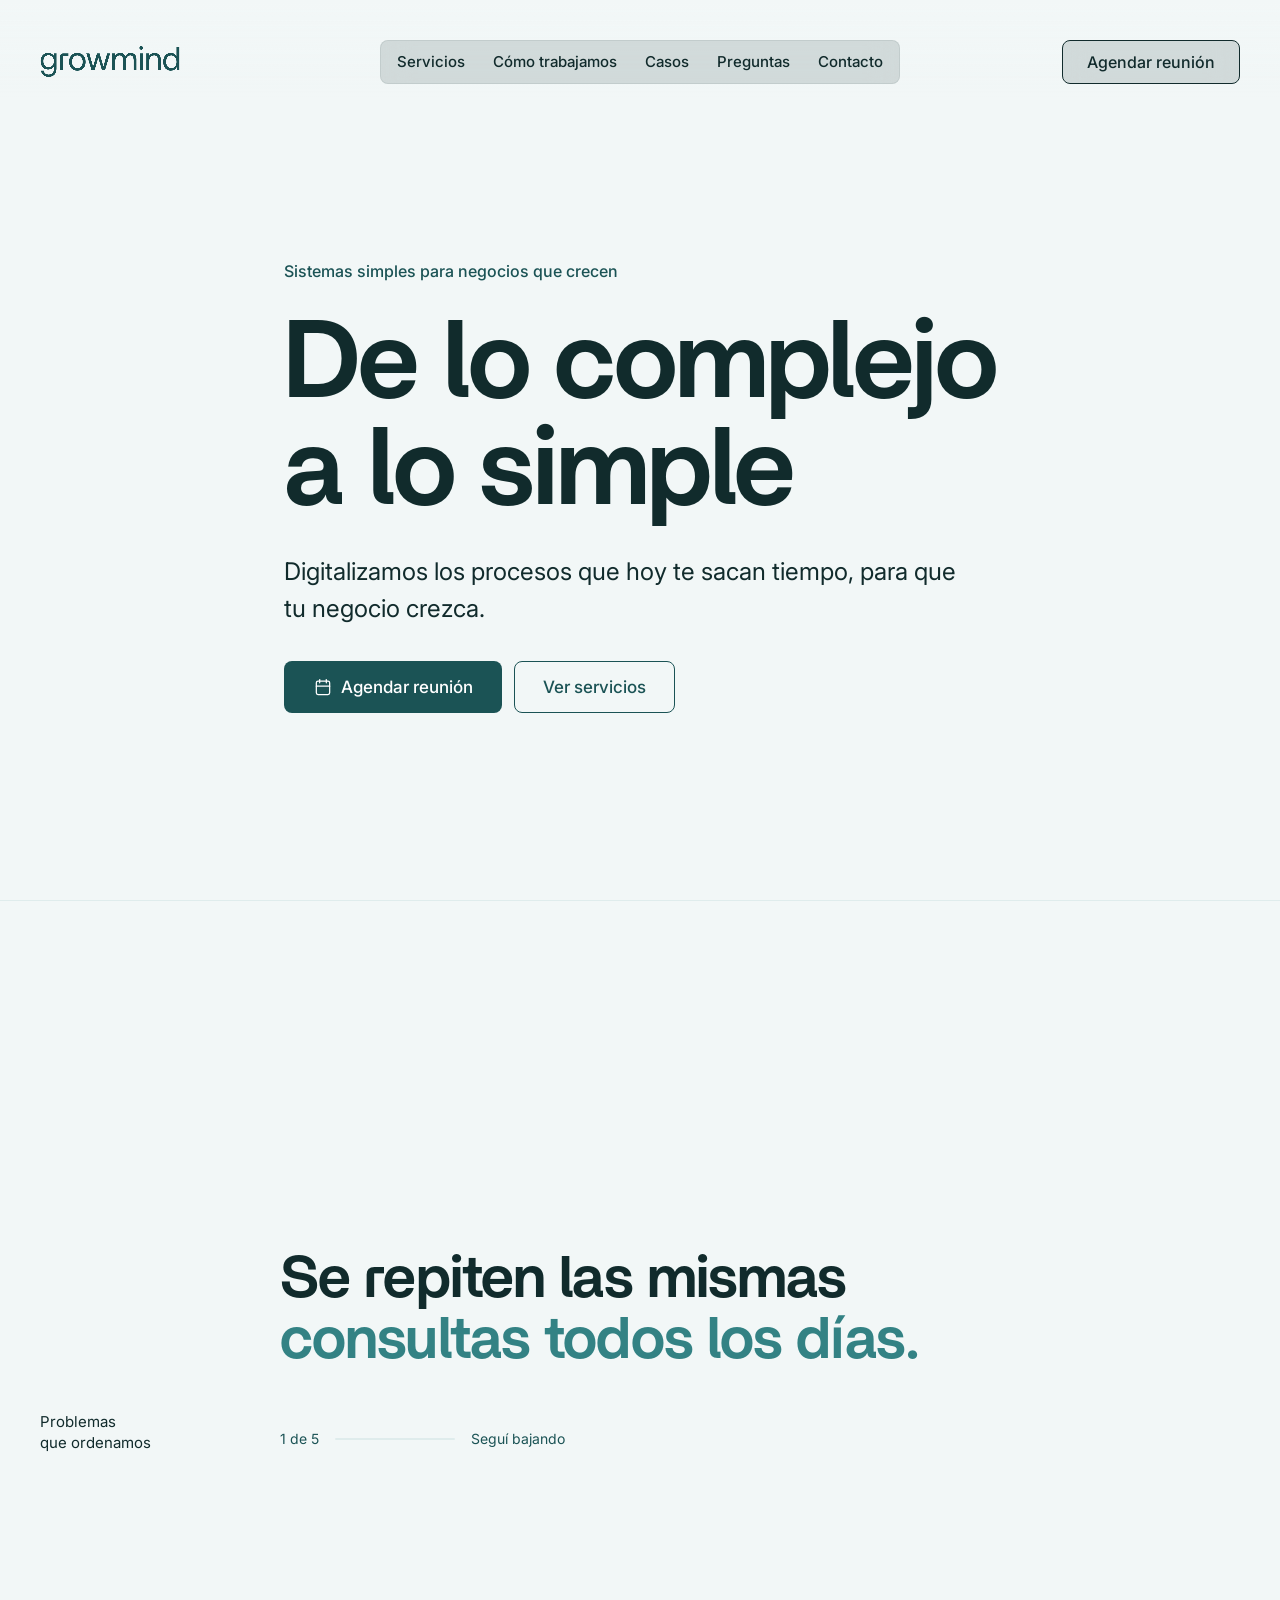
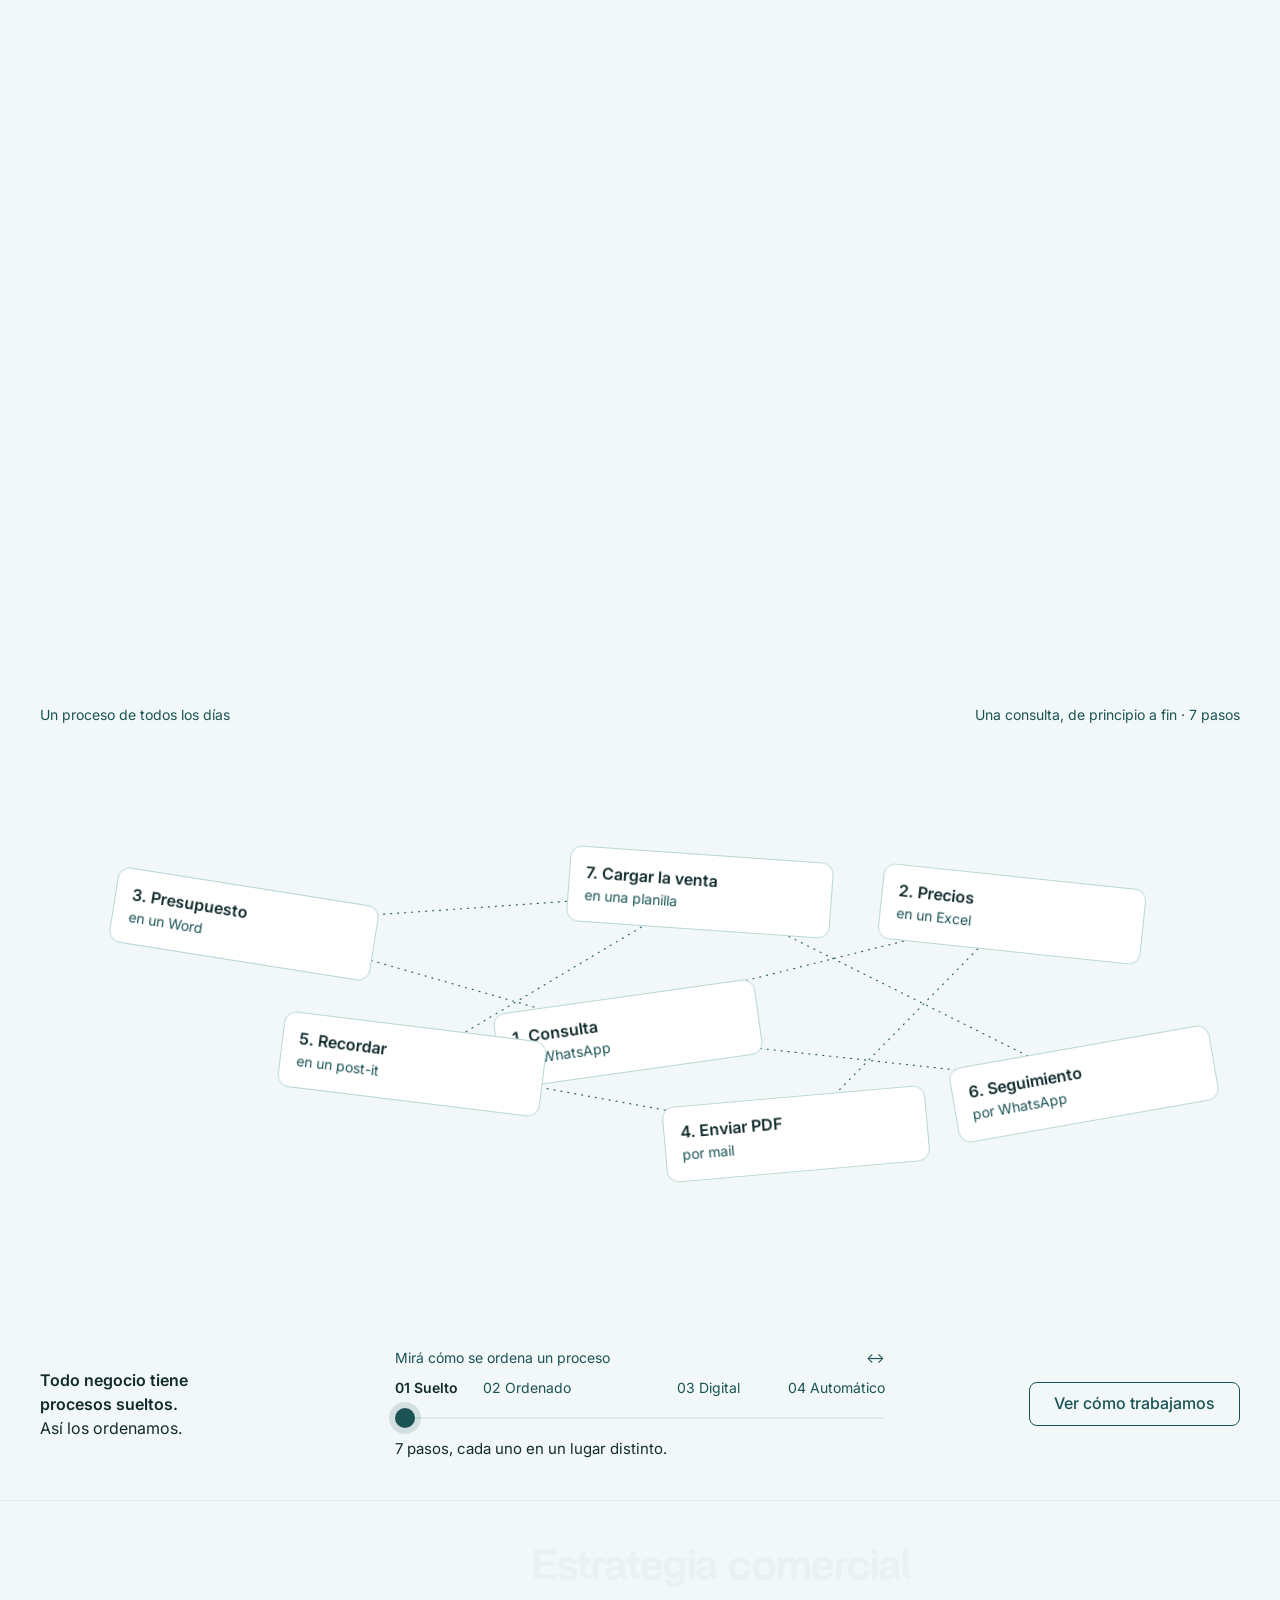
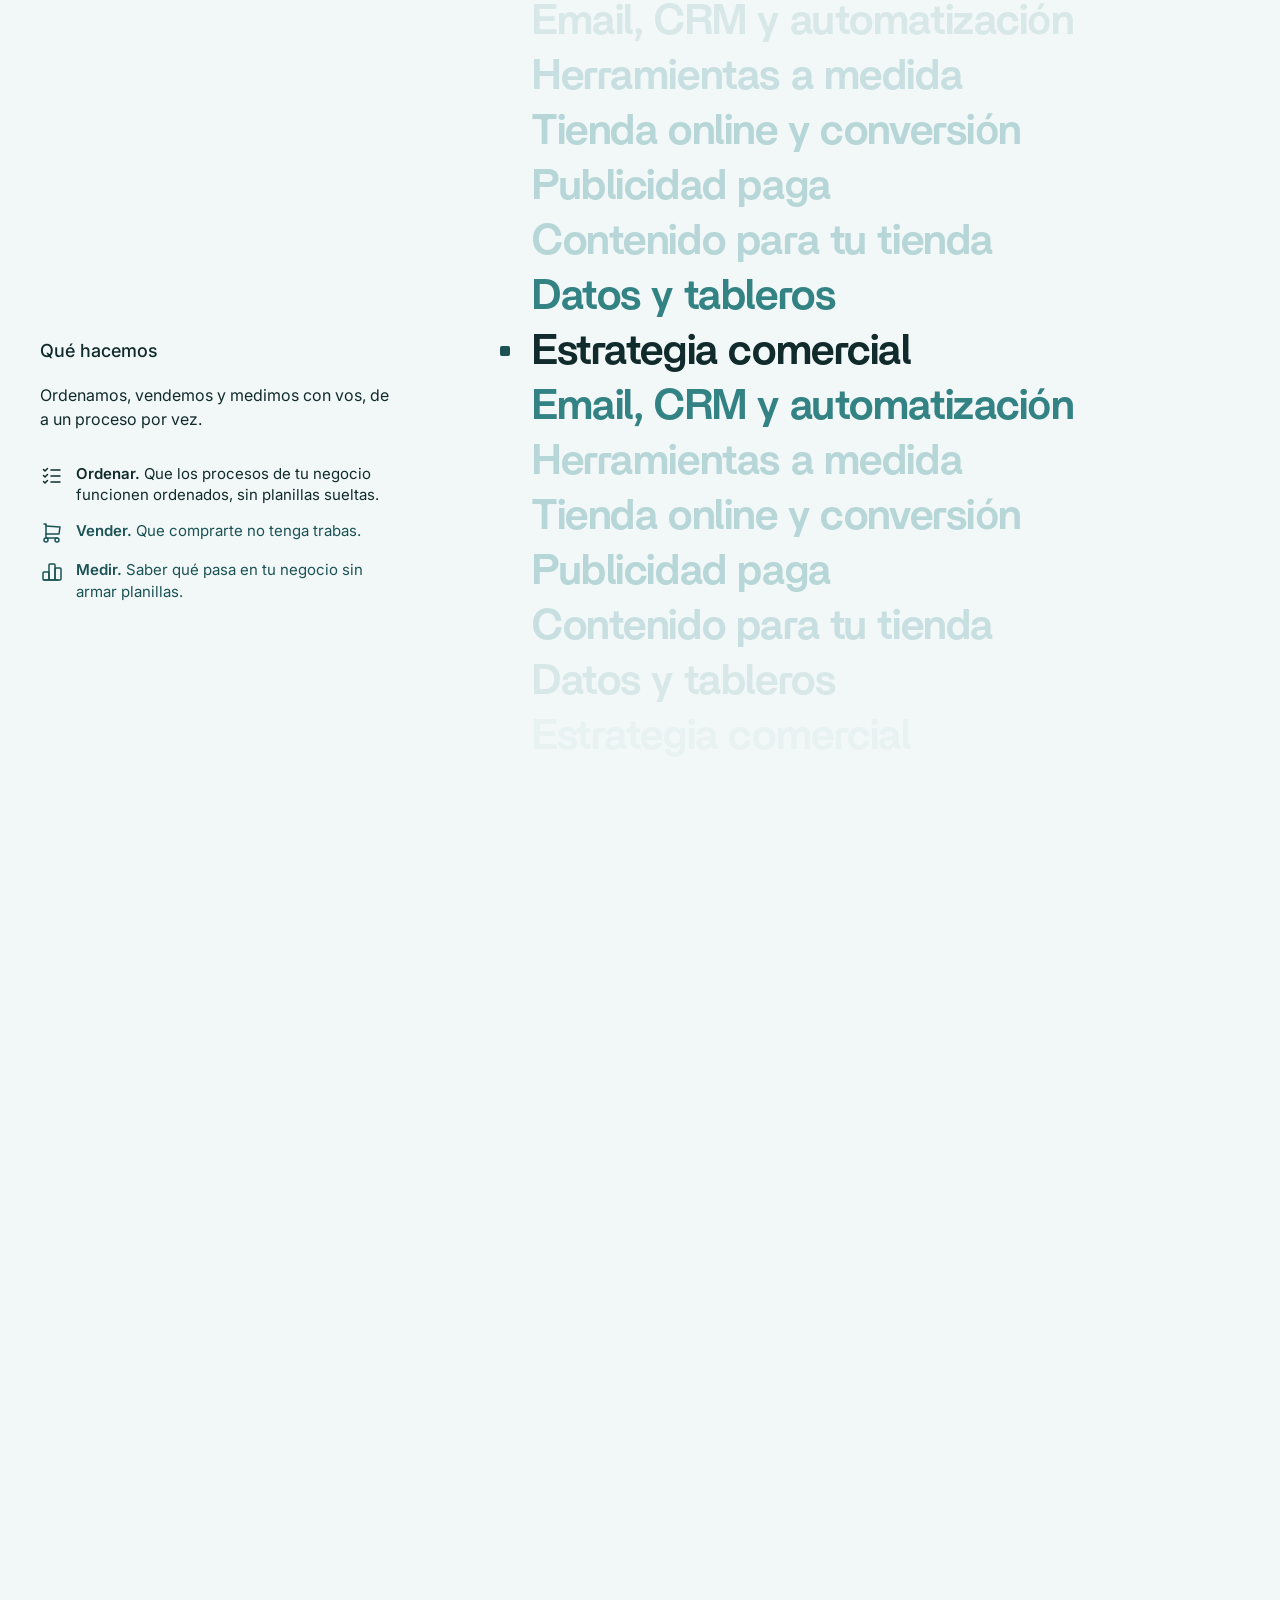
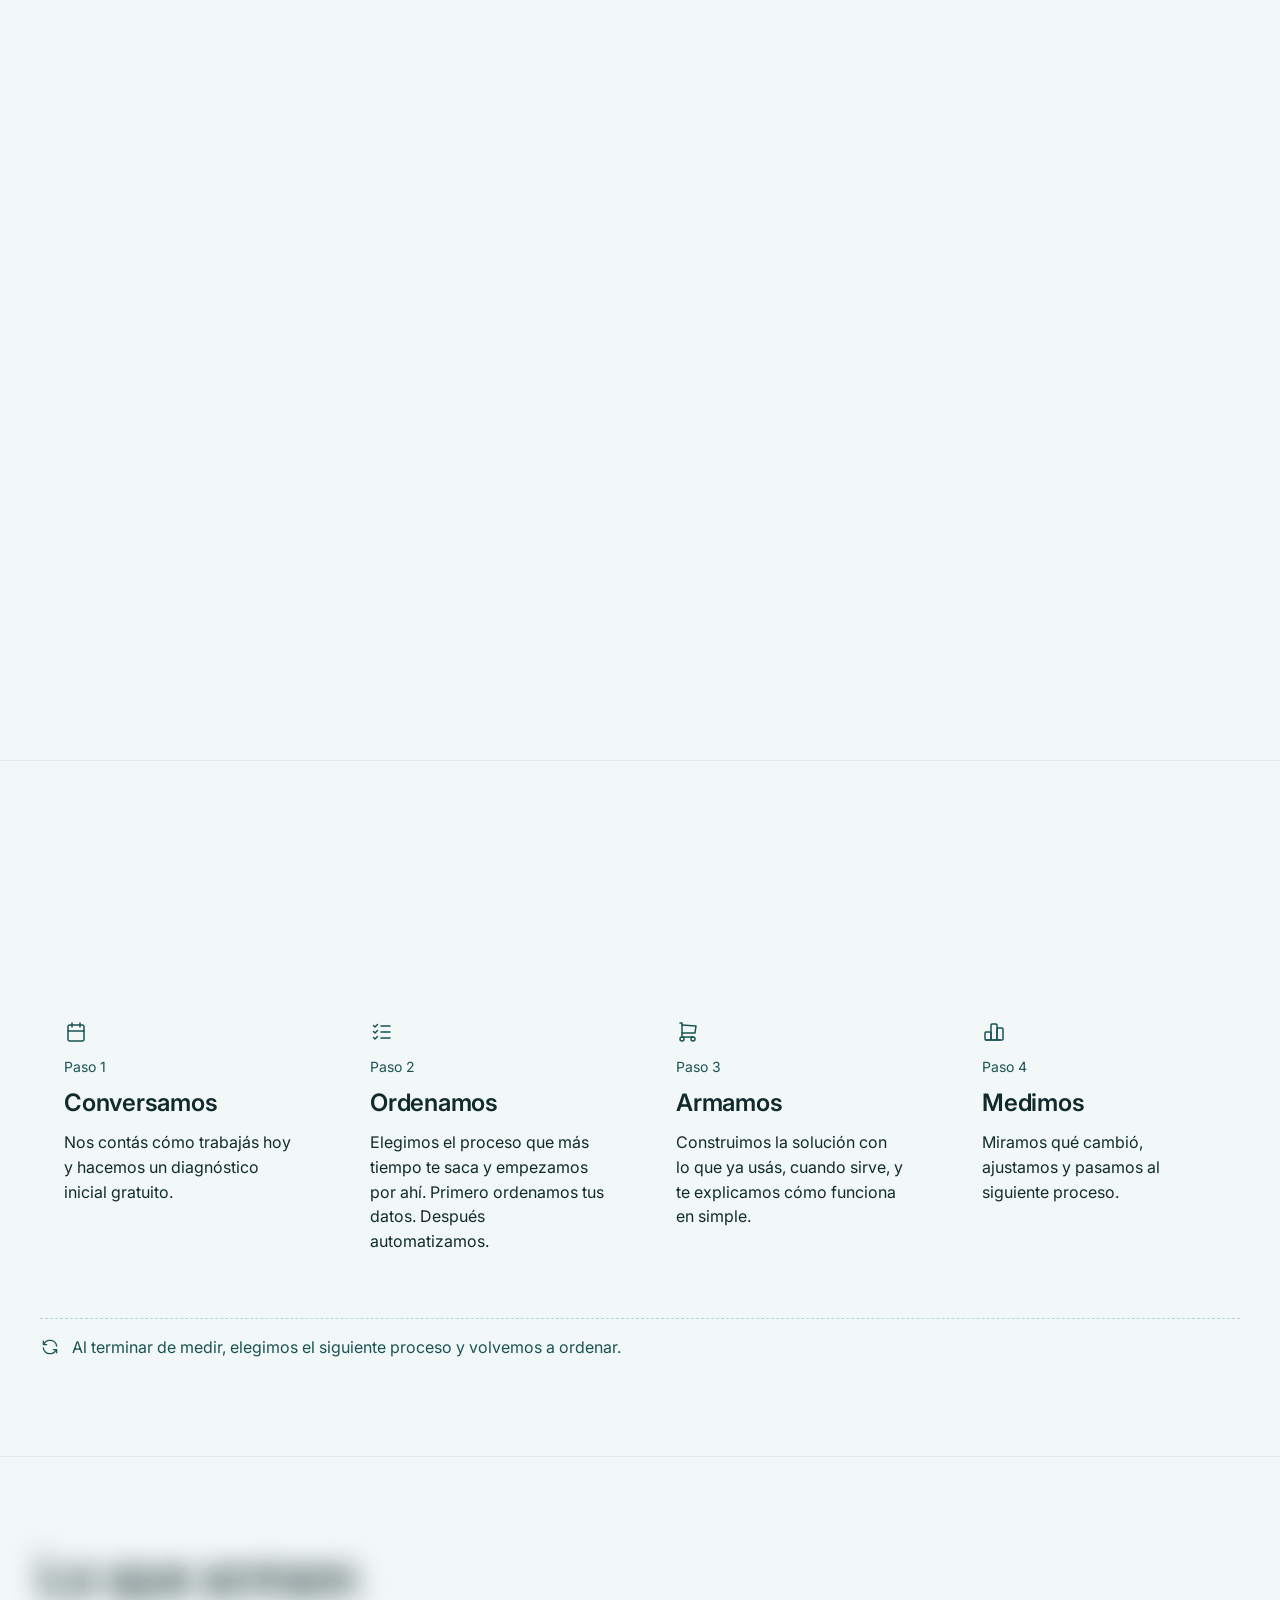
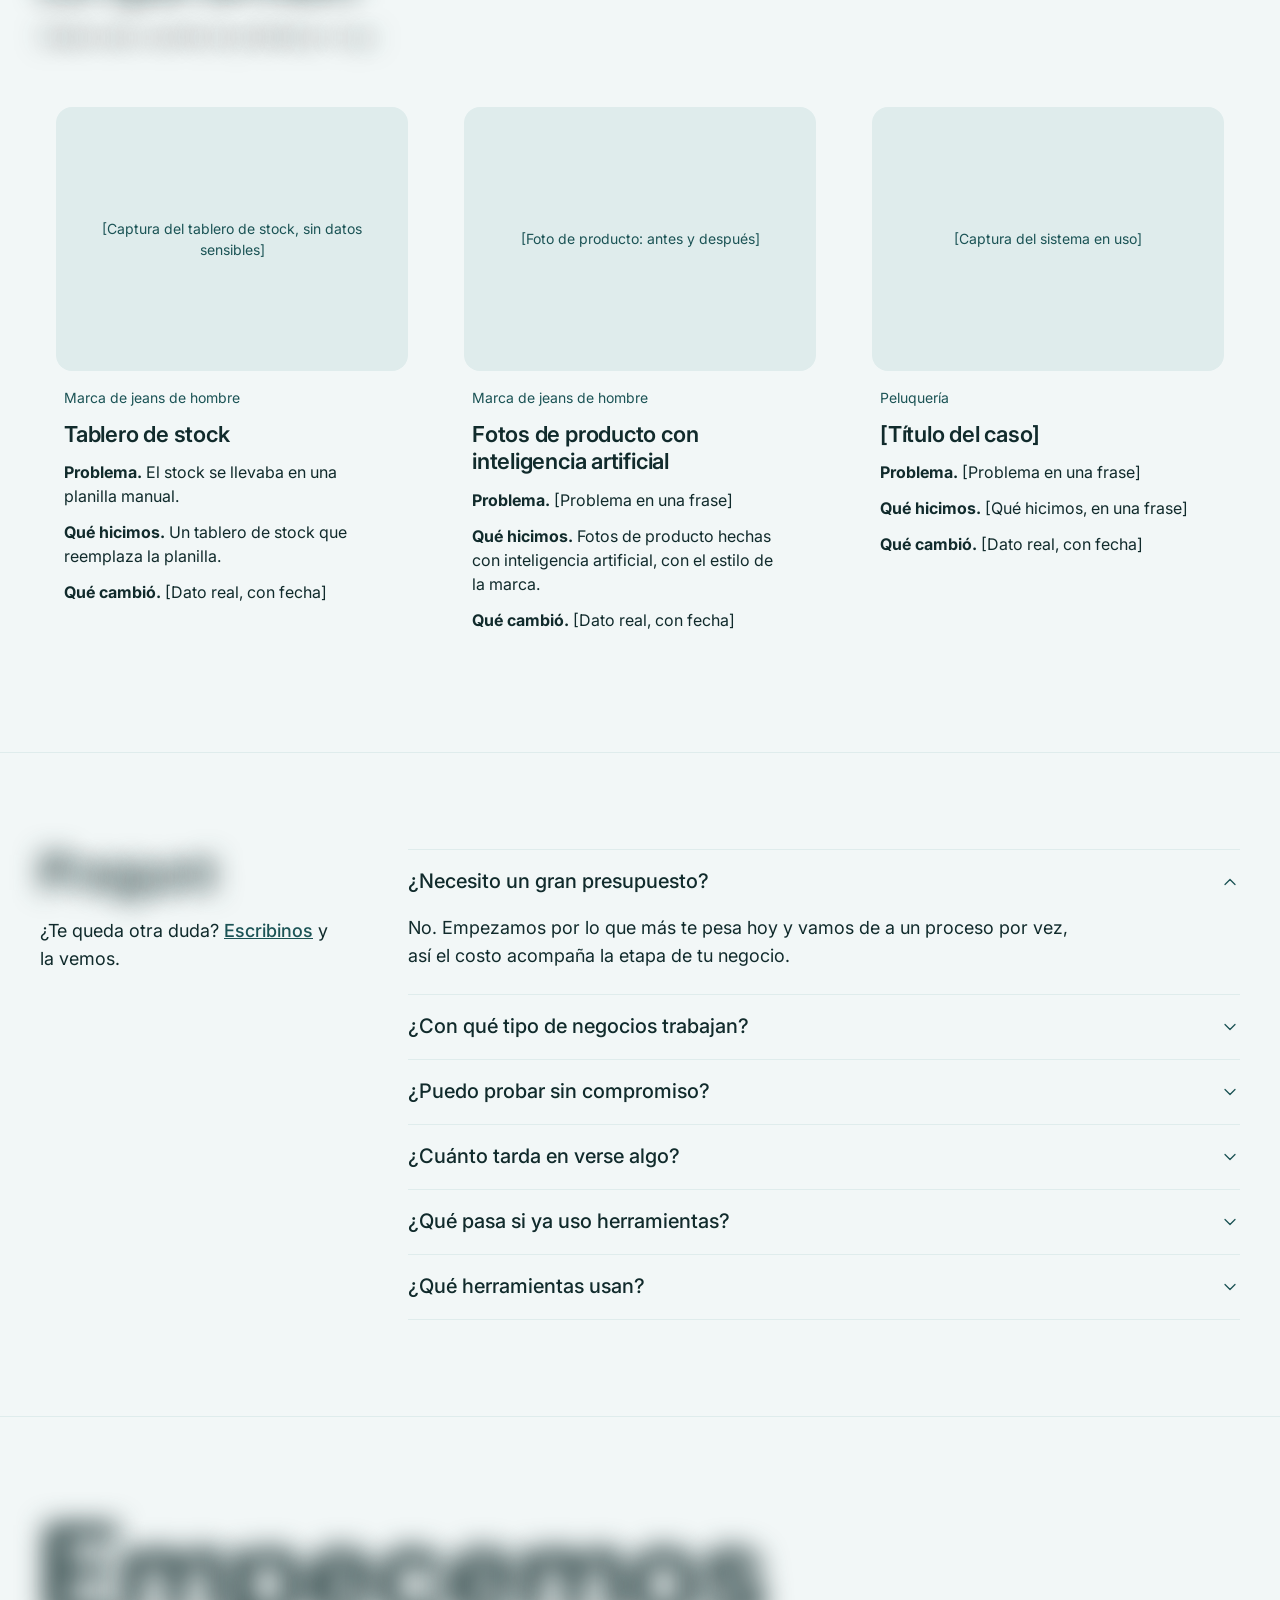
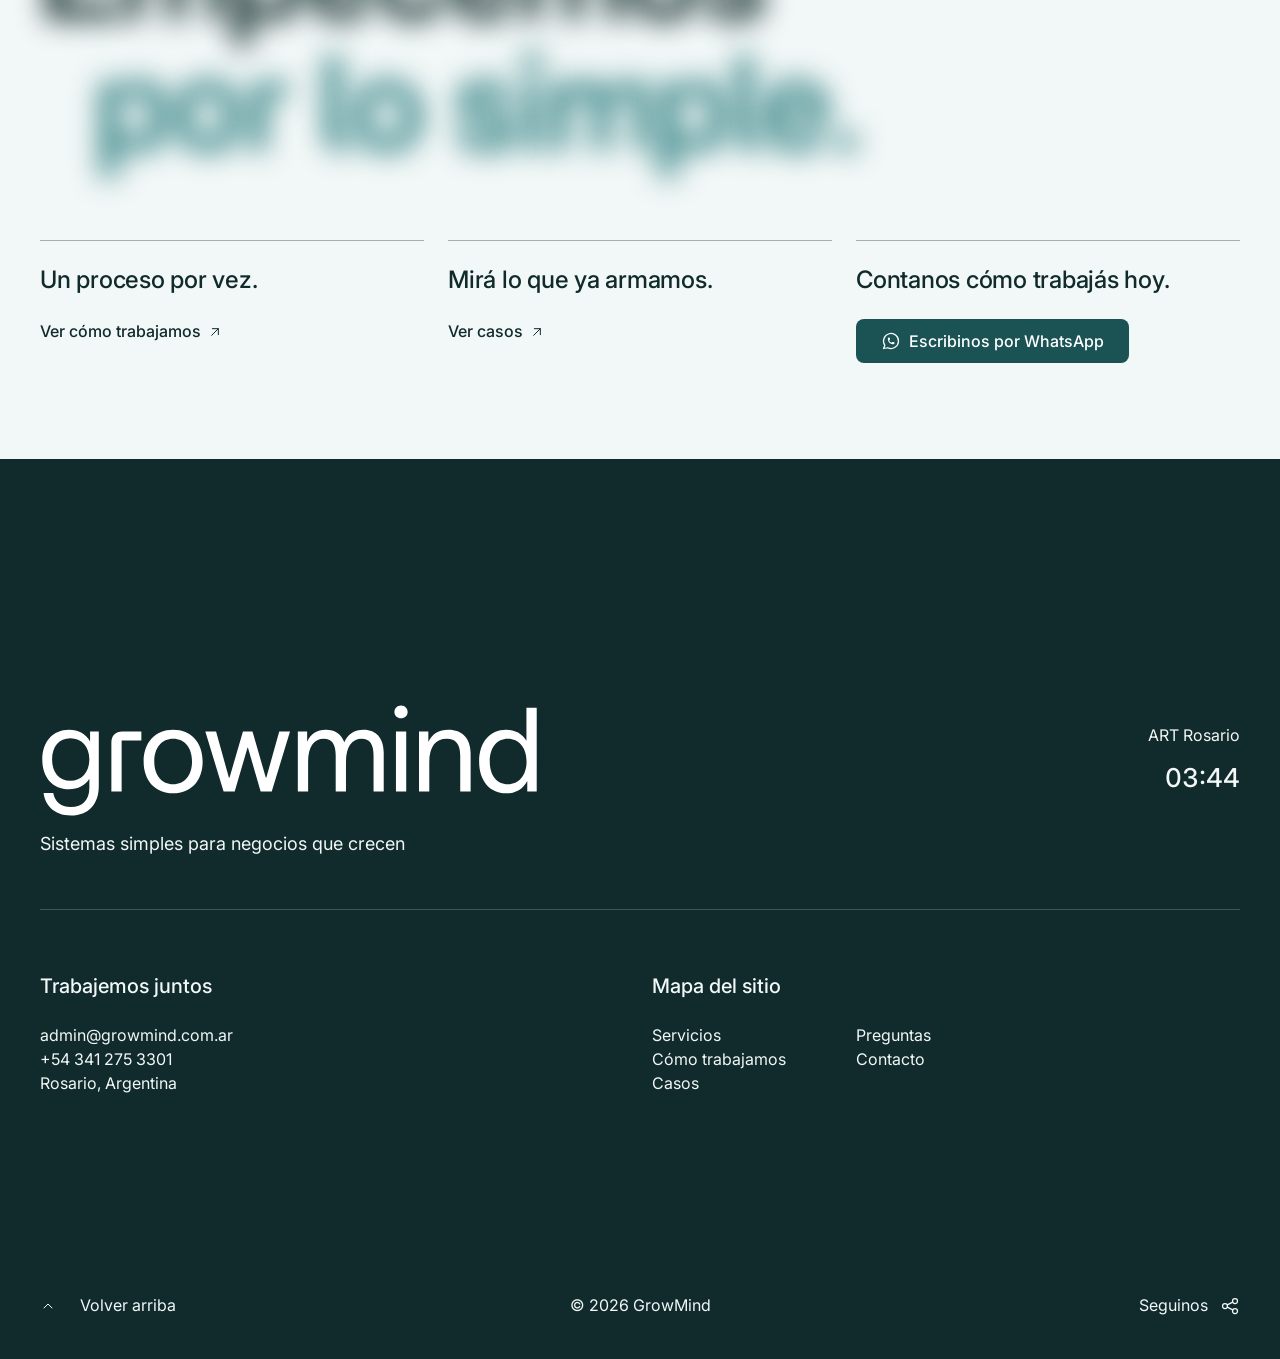
==== index.html @ 563fa0d2 "Diagrama: sin la pelotita en Automático; la etiqueta lleva un ícono de ciclo Co-Authored-By: Claude " ====
<!DOCTYPE html>
<html lang="es">
<head>
<meta charset="utf-8">
<meta name="viewport" content="width=device-width, initial-scale=1">
<title>GrowMind - Sistemas simples para negocios que crecen</title>
<meta name="description" content="Ayudamos a emprendedores y PYMEs a ordenar su tienda, sus ventas y sus datos. Sistemas simples para negocios que crecen. Hablemos por WhatsApp.">
<meta property="og:type" content="website">
<meta property="og:title" content="GrowMind - Sistemas simples para negocios que crecen">
<meta property="og:description" content="Ayudamos a emprendedores y PYMEs a ordenar su tienda, sus ventas y sus datos.">
<meta property="og:locale" content="es_AR">
<!-- Pendiente: og:image (1200 x 630 px, logo blanco sobre petróleo con "De lo complejo a lo simple") -->
<meta name="theme-color" content="#F2F7F7">
<link rel="icon" href="assets/img/favicon.svg" type="image/svg+xml">
<link rel="preconnect" href="https://fonts.googleapis.com">
<link rel="preconnect" href="https://fonts.gstatic.com" crossorigin>
<link href="https://fonts.googleapis.com/css2?family=Inter:wght@400;500;600&display=swap" rel="stylesheet">
<link rel="stylesheet" href="assets/css/style.css">
<script>document.documentElement.classList.add('js');</script>
</head>
<body id="top">

<svg width="0" height="0" style="position:absolute" aria-hidden="true" focusable="false">
  <defs>
    <symbol id="i-calendar" viewBox="0 0 24 24"><path d="M4 7a2 2 0 0 1 2 -2h12a2 2 0 0 1 2 2v12a2 2 0 0 1 -2 2h-12a2 2 0 0 1 -2 -2v-12z"/><path d="M16 3v4"/><path d="M8 3v4"/><path d="M4 11h16"/></symbol>
    <symbol id="i-list-check" viewBox="0 0 24 24"><path d="M3.5 5.5l1.5 1.5l2.5 -2.5"/><path d="M3.5 11.5l1.5 1.5l2.5 -2.5"/><path d="M3.5 17.5l1.5 1.5l2.5 -2.5"/><path d="M11 6l9 0"/><path d="M11 12l9 0"/><path d="M11 18l9 0"/></symbol>
    <symbol id="i-cart" viewBox="0 0 24 24"><path d="M6 19m-2 0a2 2 0 1 0 4 0a2 2 0 1 0 -4 0"/><path d="M17 19m-2 0a2 2 0 1 0 4 0a2 2 0 1 0 -4 0"/><path d="M17 17h-11v-14h-2"/><path d="M6 5l14 1l-1 7h-13"/></symbol>
    <symbol id="i-chart-bar" viewBox="0 0 24 24"><path d="M3 13a1 1 0 0 1 1 -1h4a1 1 0 0 1 1 1v6a1 1 0 0 1 -1 1h-4a1 1 0 0 1 -1 -1z"/><path d="M15 9a1 1 0 0 1 1 -1h4a1 1 0 0 1 1 1v10a1 1 0 0 1 -1 1h-4a1 1 0 0 1 -1 -1z"/><path d="M9 5a1 1 0 0 1 1 -1h4a1 1 0 0 1 1 1v14a1 1 0 0 1 -1 1h-4a1 1 0 0 1 -1 -1z"/><path d="M4 20h14"/></symbol>
    <symbol id="i-whatsapp" viewBox="0 0 24 24"><path d="M3 21l1.65 -3.8a9 9 0 1 1 3.4 2.9l-5.05 .9"/><path d="M9 10a.5 .5 0 0 0 1 0v-1a.5 .5 0 0 0 -1 0v1a5 5 0 0 0 5 5h1a.5 .5 0 0 0 0 -1h-1a.5 .5 0 0 0 0 1"/></symbol>
    <symbol id="i-arrow-up-right" viewBox="0 0 24 24"><path d="M17 7l-10 10"/><path d="M8 7l9 0l0 9"/></symbol>
    <symbol id="i-arrow-right" viewBox="0 0 64 24"><path d="M2 12h58"/><path d="M52 5l8 7l-8 7"/></symbol>
    <symbol id="i-chevron-up" viewBox="0 0 24 24"><path d="M6 15l6 -6l6 6"/></symbol>
    <symbol id="i-chevron-down" viewBox="0 0 24 24"><path d="M6 9l6 6l6 -6"/></symbol>
    <symbol id="i-share" viewBox="0 0 24 24"><path d="M6 12m-3 0a3 3 0 1 0 6 0a3 3 0 1 0 -6 0"/><path d="M18 6m-3 0a3 3 0 1 0 6 0a3 3 0 1 0 -6 0"/><path d="M18 18m-3 0a3 3 0 1 0 6 0a3 3 0 1 0 -6 0"/><path d="M8.7 10.7l6.6 -3.4"/><path d="M8.7 13.3l6.6 3.4"/></symbol>
    <symbol id="i-instagram" viewBox="0 0 24 24"><path d="M4 8a4 4 0 0 1 4 -4h8a4 4 0 0 1 4 4v8a4 4 0 0 1 -4 4h-8a4 4 0 0 1 -4 -4z"/><path d="M9 12a3 3 0 1 0 6 0a3 3 0 0 0 -6 0"/><path d="M16.5 7.5v.01"/></symbol>
    <symbol id="i-linkedin" viewBox="0 0 24 24"><path d="M8 11v5"/><path d="M8 8v.01"/><path d="M12 16v-5"/><path d="M16 16v-3a2 2 0 0 0 -4 0"/><path d="M3 7a4 4 0 0 1 4 -4h10a4 4 0 0 1 4 4v10a4 4 0 0 1 -4 4h-10a4 4 0 0 1 -4 -4z"/></symbol>
    <symbol id="i-refresh" viewBox="0 0 24 24"><path d="M20 11a8.1 8.1 0 0 0 -15.5 -2m-.5 -4v4h4"/><path d="M4 13a8.1 8.1 0 0 0 15.5 2m.5 4v-4h-4"/></symbol>
  </defs>
</svg>

<a class="skip" href="#portada">Ir al contenido</a>

<!-- Menú -->
<header class="site-header" id="site-header" data-hero="true" data-tone="light">
  <a class="brand" href="#top" aria-label="GrowMind, ir al inicio">
    <img class="logo-petroleo" src="assets/img/logos/growmind-regular-petroleo.svg" alt="growmind" width="140" height="31">
    <img class="logo-blanco" src="assets/img/logos/growmind-regular-blanco.svg" alt="" width="140" height="31">
  </a>
  <button class="nav-toggle" id="nav-toggle" type="button" aria-expanded="false" aria-controls="main-nav">
    Menú
    <svg class="icon" width="20" height="20" aria-hidden="true"><use href="#i-chevron-down"/></svg>
  </button>
  <nav class="pill" id="main-nav" aria-label="Principal">
    <a href="#servicios">Servicios</a>
    <a href="#como-trabajamos">Cómo trabajamos</a>
    <a href="#trabajo">Casos</a>
    <a href="#preguntas">Preguntas</a>
    <a href="#contacto">Contacto</a>
  </nav>
  <a class="btn btn-nav" href="https://wa.me/543412753301?text=Hola%20GrowMind%2C%20quiero%20agendar%20una%20reuni%C3%B3n">Agendar reunión</a>
</header>

<main>

<!-- Portada: logo grande que viaja al menú, luego título y bajada, luego botones. Todo ligado al scroll. -->
<section class="hero" id="portada" aria-label="Portada">
  <div class="hero-stage">
    <div class="container hero-text">
      <p class="descriptor" id="hero-desc">Sistemas simples para negocios que crecen</p>
      <h1 id="hero-h1"><span>De lo complejo</span> <span>a lo simple</span></h1>
      <p class="lead" id="hero-lead">Digitalizamos los procesos que hoy te sacan tiempo, para que tu negocio crezca.</p>
      <div class="btn-row" id="hero-btns">
        <a class="btn btn-primary" href="https://wa.me/543412753301?text=Hola%20GrowMind%2C%20quiero%20agendar%20una%20reuni%C3%B3n">
          <svg class="icon" width="20" height="20" aria-hidden="true"><use href="#i-calendar"/></svg>
          Agendar reunión
        </a>
        <a class="btn btn-secondary" href="#servicios">Ver servicios</a>
      </div>
    </div>
    <div class="hero-cue" id="hero-cue" aria-hidden="true"><span class="mouse"><i></i></span></div>
  </div>
</section>

<!-- Problemas -->
<section class="problems" id="problemas" aria-label="Problemas">
  <div class="stage">
    <p class="label">Problemas<br>que ordenamos</p>
    <div class="main">
      <div class="window" id="cube">
        <p class="phrase"><span class="l1">Se repiten las mismas</span><span class="l2">consultas todos los días.</span></p>
        <p class="phrase"><span class="l1">Los datos están</span><span class="l2">por todos lados.</span></p>
        <p class="phrase"><span class="l1">Hay tareas a mano</span><span class="l2">que podrían hacerse solas.</span></p>
        <p class="phrase"><span class="l1">Cuesta ver cómo</span><span class="l2">viene el negocio.</span></p>
        <p class="phrase"><span class="l1">Si un proceso lleva más tiempo</span><span class="l2">del que devuelve, lo ordenamos.</span></p>
      </div>
      <div class="sub" aria-hidden="true"><span id="count">1 de 5</span><span class="bar"><i id="fill"></i></span><span>Seguí bajando</span></div>
    </div>
  </div>
</section>

<!-- Diagrama: un proceso que se ordena según la barra inferior (no según el scroll) -->
<section class="diagram-1" aria-label="Un proceso de todos los días">
  <div class="container dg-wrap">
    <div class="dg-stage">
      <div class="dg-top">
        <span>Un proceso de todos los días</span>
        <span id="dg-count">Una consulta, de principio a fin · 7 pasos</span>
      </div>
      <div class="dg-canvas">
        <svg class="dg-links" viewBox="0 0 100 340" preserveAspectRatio="none" aria-hidden="true">
          <line class="dg-link"></line><line class="dg-link"></line><line class="dg-link"></line><line class="dg-link"></line>
          <line class="dg-link"></line><line class="dg-link"></line><line class="dg-link"></line><line class="dg-link"></line>
          <path class="dg-elbow" id="dg-elbow" d="M86 116 V173 H14 V226 M13.4 220 L14 226 L14.6 220"></path>
        </svg>
        <div class="dg-card"><span class="dg-fa"><b>1. Consulta</b><small>por WhatsApp</small></span><span class="dg-fb"><b>1. Consulta</b><small>llega al sistema</small></span></div>
        <div class="dg-card"><span class="dg-fa"><b>2. Precios</b><small>en un Excel</small></span></div>
        <div class="dg-card"><span class="dg-fa"><b>3. Presupuesto</b><small>en un Word</small></span><span class="dg-fb"><b>2. Presupuesto</b><small>con precios</small></span></div>
        <div class="dg-card"><span class="dg-fa"><b>4. Enviar PDF</b><small>por mail</small></span></div>
        <div class="dg-card"><span class="dg-fa"><b>5. Recordar</b><small>en un post-it</small></span></div>
        <div class="dg-card"><span class="dg-fa"><b>6. Seguimiento</b><small>por WhatsApp</small></span><span class="dg-fb"><b>3. Seguimiento</b><small>con recordatorio</small></span><span class="dg-auto"><svg class="icon" width="12" height="12" aria-hidden="true"><use href="#i-refresh"/></svg>Automático</span></div>
        <div class="dg-card"><span class="dg-fa"><b>7. Cargar la venta</b><small>en una planilla</small></span><span class="dg-fb"><b>4. Registro</b><small>en el sistema</small></span><span class="dg-auto"><svg class="icon" width="12" height="12" aria-hidden="true"><use href="#i-refresh"/></svg>Automático</span></div>
        <span class="dg-arrow">→</span><span class="dg-arrow">→</span><span class="dg-arrow">→</span><span class="dg-arrow">→</span><span class="dg-arrow">→</span>
      </div>
      <div class="dg-foot">
        <p class="dg-left"><b>Todo negocio tiene<br>procesos sueltos.</b><br>Así los ordenamos.</p>
        <div class="dg-bar hint" id="dg-bar">
          <p class="dg-title"><span>Mirá cómo se ordena un proceso</span><span aria-hidden="true">↔</span></p>
          <div class="dg-labels">
            <button type="button" class="dg-stop" style="left:0%">01 Suelto</button>
            <button type="button" class="dg-stop" style="left:27%">02 Ordenado</button>
            <button type="button" class="dg-stop" style="left:64%">03 Digital</button>
            <button type="button" class="dg-stop dg-stop-last" style="right:0">04 Automático</button>
          </div>
          <input type="range" id="dg-range" min="0" max="100" step="0.5" value="0" aria-label="Estado del proceso">
          <p class="dg-caption" id="dg-caption" aria-live="polite">7 pasos, cada uno en un lugar distinto.</p>
        </div>
        <a class="btn btn-secondary dg-cta" href="#como-trabajamos">Ver cómo trabajamos</a>
      </div>
    </div>
  </div>
</section>

<!-- Servicios -->
<section class="services" id="servicios" aria-label="Servicios">
  <div class="svc-stage" id="svc-stage">
    <div class="svc-left">
      <h2>Qué hacemos</h2>
      <p class="svc-lead">Ordenamos, vendemos y medimos con vos, de a un proceso por vez.</p>
      <ul class="lines">
        <li data-line="Ordenar"><svg class="icon" width="24" height="24" aria-hidden="true"><use href="#i-list-check"/></svg><span><b>Ordenar.</b> Que los procesos de tu negocio funcionen ordenados, sin planillas sueltas.</span></li>
        <li data-line="Vender"><svg class="icon" width="24" height="24" aria-hidden="true"><use href="#i-cart"/></svg><span><b>Vender.</b> Que comprarte no tenga trabas.</span></li>
        <li data-line="Medir"><svg class="icon" width="24" height="24" aria-hidden="true"><use href="#i-chart-bar"/></svg><span><b>Medir.</b> Saber qué pasa en tu negocio sin armar planillas.</span></li>
      </ul>
    </div>
    <div class="svc-right" id="svc-right">
      <span class="marker" id="svc-marker" aria-hidden="true"></span>
      <div class="track" id="svc-track">
        <ul class="svc-list" id="svc-list" aria-label="Servicios">
          <li data-line="Ordenar">
            <button type="button" class="svc-name">Estrategia comercial</button>
            <div class="svc-detail"><span class="svc-line">Ordenar</span><p>Definimos a quién le vendés, con qué condiciones y cómo, tanto en mayorista como en minorista. Te dejamos kits de venta listos para usar.</p><p><strong>Qué cambia para vos:</strong> Cada venta sigue las mismas reglas.</p></div>
          </li>
          <li data-line="Ordenar">
            <button type="button" class="svc-name">Email, CRM y automatización</button>
            <div class="svc-detail"><span class="svc-line">Ordenar</span><p>Juntamos tus contactos en un solo lugar (eso es un CRM) y dejamos que los mensajes repetidos salgan solos: bienvenida, carrito abandonado, recompra.</p><p><strong>Qué cambia para vos:</strong> Menos tareas manuales y ningún cliente que se pierda.</p></div>
          </li>
          <li data-line="Ordenar">
            <button type="button" class="svc-name">Herramientas a medida</button>
            <div class="svc-detail"><span class="svc-line">Ordenar</span><p>Si lo que necesitás no existe, lo armamos: una app o una conexión simple entre tus sistemas que resuelve tu problema puntual.</p><p><strong>Qué cambia para vos:</strong> Lo que hoy hacés a mano pasa a hacerse solo.</p></div>
          </li>
          <li data-line="Vender">
            <button type="button" class="svc-name">Tienda online y conversión</button>
            <div class="svc-detail"><span class="svc-line">Vender</span><p>Revisamos tu tienda: fichas de producto, páginas y proceso de compra. Mejoramos lo que frena la compra, que es lo que se llama CRO.</p><p><strong>Qué cambia para vos:</strong> Menos consultas repetidas y más compras terminadas.</p></div>
          </li>
          <li data-line="Vender">
            <button type="button" class="svc-name">Publicidad paga</button>
            <div class="svc-detail"><span class="svc-line">Vender</span><p>Definimos qué anunciar, a quién y cómo probarlo, con pruebas A/B (mostrar dos versiones y quedarnos con la que funciona mejor). Acompañamos la ejecución junto a tu equipo.</p><p><strong>Qué cambia para vos:</strong> Sabés en qué se va cada peso de publicidad.</p></div>
          </li>
          <li data-line="Vender">
            <button type="button" class="svc-name">Contenido para tu tienda</button>
            <div class="svc-detail"><span class="svc-line">Vender</span><p>Fotos de producto y piezas de contenido hechas con inteligencia artificial, con el estilo de tu marca.</p><p><strong>Qué cambia para vos:</strong> Tu tienda se ve cuidada sin una producción cada temporada.</p></div>
          </li>
          <li data-line="Medir">
            <button type="button" class="svc-name">Datos y tableros</button>
            <div class="svc-detail"><span class="svc-line">Medir</span><p>Armamos tableros, que son pantallas con tus ventas, tu stock y tus clientes, para que decidas mirando datos reales.</p><p><strong>Qué cambia para vos:</strong> Ves todo en un solo lugar.</p></div>
          </li>
        </ul>
      </div>
    </div>
    <div class="pop" id="svc-pop" role="tooltip" hidden>
      <span class="svc-line" data-f="line"></span>
      <p class="pop-title" data-f="name"></p>
      <p data-f="que"></p>
      <p><strong>Qué cambia para vos:</strong> <span data-f="cambia"></span></p>
    </div>
  </div>
</section>

<!-- Cómo trabajamos -->
<section class="section" id="como-trabajamos" aria-label="Cómo trabajamos">
  <div class="container stack">
    <div class="head">
      <h2>Cómo trabajamos</h2>
      <p class="lead">Vamos de a un proceso por vez.</p>
    </div>
    <ol class="steps">
      <li class="card">
        <svg class="icon" width="24" height="24" aria-hidden="true"><use href="#i-calendar"/></svg>
        <span class="step-n">Paso 1</span>
        <h3>Conversamos</h3>
        <p>Nos contás cómo trabajás hoy y hacemos un diagnóstico inicial gratuito.</p>
      </li>
      <li class="card">
        <svg class="icon" width="24" height="24" aria-hidden="true"><use href="#i-list-check"/></svg>
        <span class="step-n">Paso 2</span>
        <h3>Ordenamos</h3>
        <p>Elegimos el proceso que más tiempo te saca y empezamos por ahí. Primero ordenamos tus datos. Después automatizamos.</p>
      </li>
      <li class="card">
        <svg class="icon" width="24" height="24" aria-hidden="true"><use href="#i-cart"/></svg>
        <span class="step-n">Paso 3</span>
        <h3>Armamos</h3>
        <p>Construimos la solución con lo que ya usás, cuando sirve, y te explicamos cómo funciona en simple.</p>
      </li>
      <li class="card">
        <svg class="icon" width="24" height="24" aria-hidden="true"><use href="#i-chart-bar"/></svg>
        <span class="step-n">Paso 4</span>
        <h3>Medimos</h3>
        <p>Miramos qué cambió, ajustamos y pasamos al siguiente proceso.</p>
      </li>
    </ol>
    <div class="loop">
      <svg class="icon" width="20" height="20" aria-hidden="true"><use href="#i-refresh"/></svg>
      <span>Al terminar de medir, elegimos el siguiente proceso y volvemos a ordenar.</span>
    </div>
  </div>
</section>

<!-- Trabajo -->
<section class="section" id="trabajo" aria-label="Trabajo">
  <div class="container stack">
    <div class="head">
      <h2>Lo que armamos</h2>
      <p class="lead">Cada caso cuenta el problema, lo que hicimos y qué cambió.</p>
    </div>
    <div class="cases">
      <article class="card case">
        <div class="ph">[Captura del tablero de stock, sin datos sensibles]</div>
        <div class="case-body">
          <span class="case-client">Marca de jeans de hombre</span>
          <h3>Tablero de stock</h3>
          <p><strong>Problema.</strong> El stock se llevaba en una planilla manual.</p>
          <p><strong>Qué hicimos.</strong> Un tablero de stock que reemplaza la planilla.</p>
          <p><strong>Qué cambió.</strong> [Dato real, con fecha]</p>
        </div>
      </article>
      <article class="card case">
        <div class="ph">[Foto de producto: antes y después]</div>
        <div class="case-body">
          <span class="case-client">Marca de jeans de hombre</span>
          <h3>Fotos de producto con inteligencia artificial</h3>
          <p><strong>Problema.</strong> [Problema en una frase]</p>
          <p><strong>Qué hicimos.</strong> Fotos de producto hechas con inteligencia artificial, con el estilo de la marca.</p>
          <p><strong>Qué cambió.</strong> [Dato real, con fecha]</p>
        </div>
      </article>
      <article class="card case">
        <div class="ph">[Captura del sistema en uso]</div>
        <div class="case-body">
          <span class="case-client">Peluquería</span>
          <h3>[Título del caso]</h3>
          <p><strong>Problema.</strong> [Problema en una frase]</p>
          <p><strong>Qué hicimos.</strong> [Qué hicimos, en una frase]</p>
          <p><strong>Qué cambió.</strong> [Dato real, con fecha]</p>
        </div>
      </article>
    </div>
  </div>
</section>

<!-- Preguntas -->
<section class="section" id="preguntas" aria-label="Preguntas">
  <div class="container faq-grid">
    <div class="head">
      <h2>Preguntas</h2>
      <p class="faq-note">¿Te queda otra duda? <a href="#contacto">Escribinos</a> y la vemos.</p>
    </div>
    <div class="faq">
      <details open>
        <summary><span>¿Necesito un gran presupuesto?</span><svg class="icon" width="20" height="20" aria-hidden="true"><use href="#i-chevron-down"/></svg></summary>
        <p>No. Empezamos por lo que más te pesa hoy y vamos de a un proceso por vez, así el costo acompaña la etapa de tu negocio.</p>
      </details>
      <details>
        <summary><span>¿Con qué tipo de negocios trabajan?</span><svg class="icon" width="20" height="20" aria-hidden="true"><use href="#i-chevron-down"/></svg></summary>
        <p>Con emprendedores y PYMEs. Una peluquería y una marca de ropa venden distinto, pero suelen tener lo mismo: mucho trabajo manual y poca información.</p>
      </details>
      <details>
        <summary><span>¿Puedo probar sin compromiso?</span><svg class="icon" width="20" height="20" aria-hidden="true"><use href="#i-chevron-down"/></svg></summary>
        <p>Sí. Hacemos un diagnóstico inicial gratuito: miramos cómo trabajás hoy y te decimos qué ordenaríamos primero. Si no somos la mejor opción, también te lo decimos.</p>
      </details>
      <details>
        <summary><span>¿Cuánto tarda en verse algo?</span><svg class="icon" width="20" height="20" aria-hidden="true"><use href="#i-chevron-down"/></svg></summary>
        <p>Depende del proceso. Lo primero que ves es orden: qué pasa en tu negocio y dónde se va el tiempo. Los resultados en ventas dependen del punto de partida, y los medimos juntos.</p>
      </details>
      <details>
        <summary><span>¿Qué pasa si ya uso herramientas?</span><svg class="icon" width="20" height="20" aria-hidden="true"><use href="#i-chevron-down"/></svg></summary>
        <p>Partimos de lo que ya tenés. Si algo funciona, lo conectamos. Si algo no te sirve, te lo decimos y proponemos un cambio.</p>
      </details>
      <details>
        <summary><span>¿Qué herramientas usan?</span><svg class="icon" width="20" height="20" aria-hidden="true"><use href="#i-chevron-down"/></svg></summary>
        <p>Las que tengan sentido para tu caso, casi siempre las que ya usás. Antes de armar nada, te explicamos qué cambia en tu día a día.</p>
      </details>
    </div>
  </div>
</section>

<!-- Cierre -->
<section class="closing" id="contacto" aria-label="Contacto">
  <div class="container stack-lg">
    <h2 class="big"><span class="b1">Empecemos</span><span class="b2">por lo simple.</span></h2>
    <div class="cols">
      <div class="col">
        <p>Un proceso por vez.</p>
        <a class="link" href="#como-trabajamos">Ver cómo trabajamos <svg class="icon" width="16" height="16" aria-hidden="true"><use href="#i-arrow-up-right"/></svg></a>
      </div>
      <div class="col">
        <p>Mirá lo que ya armamos.</p>
        <a class="link" href="#trabajo">Ver casos <svg class="icon" width="16" height="16" aria-hidden="true"><use href="#i-arrow-up-right"/></svg></a>
      </div>
      <div class="col">
        <p>Contanos cómo trabajás hoy.</p>
        <a class="btn btn-primary" href="https://wa.me/543412753301?text=Hola%20GrowMind%2C%20quiero%20agendar%20una%20reuni%C3%B3n">
          <svg class="icon" width="20" height="20" aria-hidden="true"><use href="#i-whatsapp"/></svg>
          Escribinos por WhatsApp
        </a>
      </div>
    </div>
  </div>
</section>

</main>

<!-- Pie -->
<footer class="site-footer" id="pie" aria-label="Pie de página">
  <div class="container foot-inner">
    <div class="foot-top">
      <div class="foot-brand">
        <img class="foot-logo" src="assets/img/logos/growmind-regular-blanco.svg" alt="growmind" width="660" height="147">
        <p class="foot-desc">Sistemas simples para negocios que crecen</p>
      </div>
      <p class="foot-clock"><span>ART Rosario</span> <time id="clock" datetime=""></time></p>
    </div>
    <div class="foot-grid">
      <div class="foot-block">
        <h3>Trabajemos juntos</h3>
        <ul>
          <li><a href="mailto:admin@growmind.com.ar">admin@growmind.com.ar</a></li>
          <li><a href="tel:+543412753301">+54 341 275 3301</a></li>
          <li>Rosario, Argentina</li>
        </ul>
      </div>
      <div class="foot-block">
        <h3>Mapa del sitio</h3>
        <ul class="sitemap">
          <li><a href="#servicios">Servicios</a></li>
          <li><a href="#como-trabajamos">Cómo trabajamos</a></li>
          <li><a href="#trabajo">Casos</a></li>
          <li><a href="#preguntas">Preguntas</a></li>
          <li><a href="#contacto">Contacto</a></li>
        </ul>
      </div>
    </div>
    <div class="foot-bar">
      <a href="#top"><svg class="icon" width="16" height="16" aria-hidden="true"><use href="#i-chevron-up"/></svg>Volver arriba</a>
      <span>© 2026 GrowMind</span>
      <div class="follow">
        <span class="follow-label">Seguinos</span>
        <svg class="icon follow-share" width="20" height="20" aria-hidden="true"><use href="#i-share"/></svg>
        <div class="follow-icons">
          <span class="follow-link" tabindex="0" role="link" aria-disabled="true" aria-label="Instagram (enlace pendiente)" title="[Instagram: enlace pendiente]"><svg class="icon" width="20" height="20" aria-hidden="true"><use href="#i-instagram"/></svg></span>
          <span class="follow-link" tabindex="0" role="link" aria-disabled="true" aria-label="LinkedIn (enlace pendiente)" title="[LinkedIn: enlace pendiente]"><svg class="icon" width="20" height="20" aria-hidden="true"><use href="#i-linkedin"/></svg></span>
        </div>
      </div>
    </div>
  </div>
</footer>

<script src="assets/js/script.js"></script>
</body>
</html>
---- assets/css/style.css ----
/* Britti Sans (versión Trial): Regular y Semibold */
@font-face {
  font-family: "Britti Sans"; font-weight: 400; font-style: normal; font-display: swap;
  src: url("../fonts/BrittiSansTrial-Regular-BF6757bfd47ffbf.otf") format("opentype");
}
@font-face {
  font-family: "Britti Sans"; font-weight: 600; font-style: normal; font-display: swap;
  src: url("../fonts/BrittiSansTrial-Semibold-BF6757bfd443a8a.otf") format("opentype");
}

/* Britti Trial no trae letras con tilde ni ñ: se completan con Inter, achicado para igualar el tamaño */
@font-face {
  font-family: "Inter Acentos"; font-weight: 400; font-display: swap; size-adjust: 95%;
  src: url("../fonts/InterAcentos-400.woff2") format("woff2");
  unicode-range: U+00C1,U+00C9,U+00CD,U+00D3,U+00DA,U+00DC,U+00D1,U+00E1,U+00E9,U+00ED,U+00F3,U+00FA,U+00FC,U+00F1,U+00B0,U+00A9,U+00B7,U+20AC,U+2026;
}
@font-face {
  font-family: "Inter Acentos"; font-weight: 600; font-display: swap; size-adjust: 95%;
  src: url("../fonts/InterAcentos-600.woff2") format("woff2");
  unicode-range: U+00C1,U+00C9,U+00CD,U+00D3,U+00DA,U+00DC,U+00D1,U+00E1,U+00E9,U+00ED,U+00F3,U+00FA,U+00FC,U+00F1,U+00B0,U+00A9,U+00B7,U+20AC,U+2026;
}

/* GrowMind: tokens de marca (growmind-web-handoff/marca/tokens.json) */
:root {
  --p50: #F2F7F7;
  --p100: #DFECEC;
  --p200: #B7D6D7;
  --p400: #58AEB1;
  --p600: #338284;
  --p800: #1B5355;
  --p900: #112B2C;
  --white: #FFFFFF;

  --surface: var(--p50);
  --ink: var(--p900);
  --ink-2: var(--p800);

  --display: "Britti Sans", "Inter Acentos", Inter, system-ui, sans-serif;
  --sans: Inter, system-ui, -apple-system, "Segoe UI", Roboto, sans-serif;

  --r-md: 8px;
  --r-lg: 12px;
  --r-xl: 16px;
  --control-h: 44px;
  --container: 1200px;
  --margin: 40px;
  --section: 96px;
}

*, *::before, *::after { box-sizing: border-box; }
html { scroll-behavior: smooth; scroll-padding-top: 80px; overflow-anchor: none; }
body {
  margin: 0; background: var(--surface); color: var(--ink);
  font-family: var(--sans); font-size: 18px; line-height: 1.55;
  -webkit-font-smoothing: antialiased;
}
img, svg { display: block; max-width: 100%; }
h1, h2, h3, p, ul, ol { margin: 0; }
ul, ol { padding: 0; list-style: none; }
a { color: var(--p800); }
a:hover { color: var(--p900); }
button { font: inherit; color: inherit; }
a:focus-visible, button:focus-visible, summary:focus-visible {
  outline: 2px solid var(--p800); outline-offset: 2px;
}
.skip { position: absolute; left: 16px; top: -60px; background: var(--p800); color: #fff; padding: 10px 16px; border-radius: var(--r-md); z-index: 100; }
.skip:focus { top: 12px; }
.sr { position: absolute; width: 1px; height: 1px; overflow: hidden; clip: rect(0 0 0 0); white-space: nowrap; }

.icon { fill: none; stroke: currentColor; stroke-width: 1.5; stroke-linecap: round; stroke-linejoin: round; flex: none; }
.icon-fill { fill: none; stroke: currentColor; stroke-width: 1.5; stroke-linecap: round; stroke-linejoin: round; }

.container { max-width: calc(var(--container) + var(--margin) * 2); margin: 0 auto; padding: 0 var(--margin); }

/* Tipografía */
h1, h2, .display { font-family: var(--display); font-weight: 600; text-wrap: balance; }
p, li { text-wrap: pretty; }
h2 { font-size: 50px; line-height: 1.05; letter-spacing: -0.015em; }
.lead { font-size: 20px; line-height: 1.5; max-width: 36em; }
.head { display: flex; flex-direction: column; gap: 16px; }

/* Botones */
.btn {
  display: inline-flex; align-items: center; gap: 8px; min-height: var(--control-h);
  padding: 0 24px; border-radius: var(--r-md); font-size: 16px; font-weight: 500;
  text-decoration: none; border: 1.5px solid transparent; cursor: pointer; white-space: nowrap;
  transition: background-color .18s, color .18s, border-color .18s, transform .12s;
}
.btn:active { transform: translateY(1px) scale(.985); }
.btn-primary { background: var(--p800); color: #fff; }
.btn-primary:hover { background: var(--p900); color: #fff; }
.btn-secondary { border-color: var(--p800); color: var(--p800); background: transparent; }
.btn-secondary:hover { background: var(--p100); color: var(--p800); }
.btn-on-dark { background: var(--p50); color: var(--p800); }
.btn-on-dark:hover { background: var(--p100); color: var(--p800); }

/* Menú */
.site-header {
  position: fixed; inset: 0 0 auto 0; z-index: 50;
  display: grid; grid-template-columns: 1fr auto 1fr; align-items: center; gap: 16px;
  padding: 40px var(--margin) 0;
}
/* Velo de arriba: lo que sube por detrás del menú se desvanece */
.site-header::before {
  content: ""; position: absolute; inset: 0 0 auto 0; height: 100px; z-index: -1; pointer-events: none;
  background: linear-gradient(to bottom,
    color-mix(in srgb, var(--fade, var(--surface)) 100%, transparent) 0%,
    color-mix(in srgb, var(--fade, var(--surface)) 92%, transparent) 10%,
    color-mix(in srgb, var(--fade, var(--surface)) 80%, transparent) 20%,
    color-mix(in srgb, var(--fade, var(--surface)) 66%, transparent) 30%,
    color-mix(in srgb, var(--fade, var(--surface)) 52%, transparent) 40%,
    color-mix(in srgb, var(--fade, var(--surface)) 38%, transparent) 50%,
    color-mix(in srgb, var(--fade, var(--surface)) 26%, transparent) 60%,
    color-mix(in srgb, var(--fade, var(--surface)) 16%, transparent) 70%,
    color-mix(in srgb, var(--fade, var(--surface)) 8%, transparent) 80%,
    color-mix(in srgb, var(--fade, var(--surface)) 3%, transparent) 90%,
    color-mix(in srgb, var(--fade, var(--surface)) 0%, transparent) 100%);
}
.brand { display: block; width: 140px; position: relative; }
.brand img { width: 140px; height: auto; }
.brand .logo-blanco { position: absolute; inset: 0; opacity: 0; }
.brand img { transition: opacity .2s; }
.pill {
  display: flex; gap: 2px; padding: 3px; height: var(--control-h); border-radius: var(--r-md);
  background: rgba(17, 43, 44, .14); border: 1px solid rgba(17, 43, 44, .08);
  -webkit-backdrop-filter: blur(14px); backdrop-filter: blur(14px);
  transition: background-color .2s, border-color .2s;
}
.pill a {
  display: flex; align-items: center; margin: 5px 0; padding: 0 13px; border-radius: 6px; font-size: 15px; font-weight: 500;
  text-decoration: none; color: var(--p900); transition: background-color .18s, color .18s;
}
.pill a:hover { background: rgba(17, 43, 44, .1); }
.pill a[aria-current="true"] { background: var(--p900); color: #fff; }
.btn-nav {
  justify-self: end; background: rgba(17, 43, 44, .14); border-color: var(--p900); color: var(--p900);
  -webkit-backdrop-filter: blur(14px); backdrop-filter: blur(14px);
}
.btn-nav:hover { background: rgba(17, 43, 44, .22); color: var(--p900); }
/* Pasada la portada, el botón del menú pasa a principal */
.site-header[data-hero="false"] .btn-nav { background: var(--p800); border-color: var(--p800); color: #fff; }
.site-header[data-hero="false"] .btn-nav:hover { background: var(--p900); color: #fff; }
/* Sobre fondos oscuros: mismo vidrio, texto claro */
.site-header[data-tone="dark"] .logo-petroleo { opacity: 0; }
.site-header[data-tone="dark"] .logo-blanco { opacity: 1; }
.site-header[data-tone="dark"] .pill { background: rgba(242, 247, 247, .18); border-color: rgba(242, 247, 247, .12); }
.site-header[data-tone="dark"] .pill a { color: var(--p50); }
.site-header[data-tone="dark"] .pill a:hover { background: rgba(242, 247, 247, .14); }
.site-header[data-tone="dark"] .pill a[aria-current="true"] { background: var(--p50); color: var(--p900); }
.site-header[data-tone="dark"] .btn-nav,
.site-header[data-tone="dark"][data-hero="false"] .btn-nav { background: rgba(242, 247, 247, .18); border-color: var(--p50); color: var(--p50); }
.site-header[data-tone="dark"] .btn-nav:hover { background: rgba(242, 247, 247, .28); }
.nav-toggle { display: none; }

/* Portada: una pantalla fija; el logo del menú empieza grande y centrado y viaja a su lugar */
.hero { padding: 0; }
.hero-stage { min-height: 100vh; min-height: 100svh; display: flex; align-items: center; position: relative; }
.hero-stage { height: 100vh; height: 100svh; }
.hero-text { display: flex; flex-direction: column; gap: clamp(16px, 3vh, 32px); padding-top: 72px; }
.descriptor { font-size: 16px; font-weight: 500; color: var(--p800); }
.hero h1 { font-size: clamp(48px, 8.6vw, 136px); line-height: .98; letter-spacing: -0.02em; }
.hero h1 > span:not(.sr) { display: block; }
.hero .lead { font-size: clamp(18px, 1.9vw, 26px); max-width: 28em; }
.btn-row { display: flex; flex-wrap: wrap; gap: 12px; margin-top: 8px; }
.hero .btn { min-height: 52px; font-size: 17px; padding: 0 28px; }
.js .btn-row { opacity: var(--b, 1); transform: translateY(calc((1 - var(--b, 1)) * 18px)); }
.hero-cue { position: absolute; left: 0; right: 0; bottom: clamp(24px, 6vh, 56px); display: flex; justify-content: center; opacity: var(--cue, 0); pointer-events: none; }
/* Ratón con la rueda que baja: indica que hay que scrollear */
.mouse { position: relative; display: block; width: 28px; height: 44px; border: 1.5px solid var(--p800); border-radius: 15px; }
.mouse i { position: absolute; left: 50%; top: 9px; width: 3px; height: 9px; margin-left: -1.5px; border-radius: 2px; background: var(--p800); animation: wheel 1.8s cubic-bezier(.65, 0, .35, 1) infinite; }
@keyframes wheel {
  0% { transform: translateY(0); opacity: 0; }
  20% { opacity: 1; }
  70% { transform: translateY(13px); opacity: 1; }
  100% { transform: translateY(18px); opacity: 0; }
}
/* El logo del menú se escala y se mueve desde JS; el menú aparece junto con ese viaje */
.js .brand { transform-origin: 0 0; will-change: transform; }
.js .site-header .pill, .js .site-header .btn-nav, .js .site-header .nav-toggle { opacity: var(--menu, 1); }

/* Problemas: cubo que gira en vertical */
.problems { position: relative; border-top: 1px solid var(--p100); }
.stage {
  display: grid; grid-template-columns: minmax(0, 18%) minmax(0, 1fr); column-gap: 24px;
  align-content: center; padding: 96px var(--margin); max-width: calc(var(--container) + var(--margin) * 2);
  margin: 0 auto; min-height: 640px;
}
.label { font-size: 15px; line-height: 1.4; align-self: start; }
.main { display: grid; gap: 48px; min-width: 0; }
.window {
  display: grid; font-size: clamp(36px, 4.6vw, 64px);
  perspective: 800px; perspective-origin: 15% 50%;
}
.phrase {
  grid-area: 1 / 1; font-family: var(--display); font-weight: 600;
  letter-spacing: -0.015em; line-height: 1.04;
}
.phrase span { display: block; will-change: transform, opacity; }
@media (min-width: 961px) { .phrase span { white-space: nowrap; } }
.phrase { transform-style: preserve-3d; }
.phrase .l1 { color: var(--p900); }
.phrase .l2 { color: var(--p600); } /* 24 px o más */
.sub { font-size: 14px; color: var(--p800); display: flex; gap: 16px; align-items: center; }
.sub .bar { flex: 0 0 120px; height: 2px; background: var(--p100); border-radius: 2px; overflow: hidden; }
.sub .bar i { display: block; height: 100%; width: 0; background: var(--p800); }

.js .problems { height: var(--problems-h, 480vh); }
.js .problems .stage {
  position: sticky; top: 0; height: 100vh; height: 100svh; min-height: 0; padding-top: 0; padding-bottom: 0;
}
.js .problems .label { margin-top: 18vh; }
.js .phrase { will-change: transform, opacity; backface-visibility: hidden; }

/* Texto que aparece con el scroll: --p (0 a 1) lo pone el script; cada letra calcula su propio avance.
   Hay una ventana de 8 letras entre la que ya llegó y la que todavía está borrosa. */
.sw { display: inline-block; white-space: nowrap; }
.scrub { --p: 0; }
.sl {
  --t: clamp(0, calc((var(--p) * (var(--n) + 8) - var(--i)) / 8), 1);
  display: inline-block; opacity: var(--t);
  filter: blur(calc((1 - var(--t)) * 14px)); transform: translateY(calc((1 - var(--t)) * .32em));
}

/* Diagrama 1 */
.diagram-1 { padding: 32px 0 var(--section); }
/* Diagrama: sobre el fondo de la web, ocupa la pantalla (menú incluido). Lo controla la barra inferior */
.diagram-1 { height: 100vh; height: 100svh; min-height: 680px; box-sizing: border-box; padding: 104px 0 40px; display: flex; }
.dg-wrap { width: 100%; height: 100%; }
/* El diagrama se centra en el espacio libre y la barra queda al pie de la pantalla */
.dg-stage { width: 100%; height: 100%; display: flex; flex-direction: column; }
.dg-top { display: flex; justify-content: space-between; gap: 16px; font-size: 14px; color: var(--p800); }
.dg-canvas { position: relative; height: 340px; flex: none; margin: auto 0; }
.dg-links { position: absolute; left: 0; top: 0; width: 100%; height: 100%; overflow: visible; pointer-events: none; z-index: 0; }
.dg-elbow { fill: none; stroke: var(--p800); stroke-width: 1.4; stroke-linejoin: round; vector-effect: non-scaling-stroke; opacity: 0; }
.dg-link { stroke: var(--p800); stroke-width: 1.2; stroke-dasharray: 1 6; stroke-linecap: round; vector-effect: non-scaling-stroke; }
.dg-card { position: absolute; width: 22%; height: 76px; box-sizing: border-box; background: #fff; border: 1px solid var(--p200); border-radius: var(--r-lg); z-index: 2; will-change: left, top, transform, opacity; }
.dg-fa, .dg-fb { position: absolute; left: 16px; right: 14px; top: 50%; transform: translateY(-50%); display: flex; flex-direction: column; gap: 2px; }
.dg-fb { opacity: 0; }
.dg-card b { font-size: 16px; font-weight: 600; line-height: 1.2; color: var(--p900); }
.dg-card small { font-size: 14px; color: var(--p800); }
.dg-card.merge .dg-fa b { text-decoration: line-through; color: var(--p600); }
.dg-auto { position: absolute; top: -11px; right: 10px; display: inline-flex; align-items: center; gap: 4px; font-size: 11px; font-weight: 500; color: var(--p800); background: var(--p100); padding: 2px 8px; border-radius: 6px; opacity: 0; }
.dg-arrow { position: absolute; transform: translate(-50%, -50%); font-size: 20px; color: var(--p800); pointer-events: none; z-index: 1; }
.dg-foot { display: grid; grid-template-columns: minmax(0, 1fr) minmax(0, 1.6fr) minmax(0, 1fr); gap: 48px; align-items: center; padding-top: 40px; }
.dg-left { font-size: 16px; line-height: 1.5; color: var(--p900); max-width: 22em; }
.dg-left b { font-weight: 600; }
.dg-bar { display: flex; flex-direction: column; gap: 8px; }
.dg-title { display: flex; justify-content: space-between; font-size: 14px; color: var(--p800); }
.dg-labels { position: relative; height: 22px; }
.dg-stop { position: absolute; top: 0; transform: translateX(-50%); background: none; border: 0; padding: 0; font: inherit; font-size: 14px; color: var(--p800); cursor: pointer; white-space: nowrap; }
.dg-stop:first-child { transform: none; }
.dg-stop-last { transform: none; }
.dg-stop.on { color: var(--p900); font-weight: 600; }
.dg-stop:focus-visible { outline: 2px solid var(--p800); outline-offset: 3px; border-radius: 4px; }
.dg-bar input[type=range] { width: 100%; margin: 0; -webkit-appearance: none; appearance: none; background: transparent; height: 22px; cursor: pointer; }
.dg-bar input[type=range]::-webkit-slider-runnable-track { height: 2px; background: var(--p100); border-radius: 2px; }
.dg-bar input[type=range]::-webkit-slider-thumb { -webkit-appearance: none; width: 20px; height: 20px; margin-top: -9px; border-radius: 50%; background: var(--p800); border: 0; box-shadow: 0 0 0 6px rgba(27, 83, 85, .14); }
.dg-bar input[type=range]::-moz-range-track { height: 2px; background: var(--p100); border-radius: 2px; }
.dg-bar input[type=range]::-moz-range-thumb { width: 20px; height: 20px; border-radius: 50%; background: var(--p800); border: 0; box-shadow: 0 0 0 6px rgba(27, 83, 85, .14); }
/* Hasta que alguien la toca, la perilla late para invitar a moverla */
.dg-bar.hint input[type=range]::-webkit-slider-thumb { animation: dg-pulse 1.8s ease-in-out infinite; }
.dg-bar.hint input[type=range]::-moz-range-thumb { animation: dg-pulse 1.8s ease-in-out infinite; }
@keyframes dg-pulse { 0%, 100% { box-shadow: 0 0 0 6px rgba(27, 83, 85, .14); } 50% { box-shadow: 0 0 0 12px rgba(27, 83, 85, .06); } }
.dg-bar input[type=range]:focus-visible { outline: 2px solid var(--p800); outline-offset: 4px; border-radius: 4px; }
.dg-caption { font-size: 15px; color: var(--p900); min-height: 1.4em; }
.dg-cta { justify-self: end; }

/* Servicios */
.services { position: relative; border-top: 1px solid var(--p100); }
.js .services { height: var(--svc-h, 3000px); }
.svc-stage {
  position: relative; display: grid; grid-template-columns: minmax(0, 1fr) minmax(0, 1.7fr);
  column-gap: 24px; padding: 0 var(--margin); max-width: calc(var(--container) + var(--margin) * 2); margin: 0 auto;
  min-height: 560px;
}
.js .svc-stage { position: sticky; top: 0; height: 100vh; height: 100svh; min-height: 0; overflow: hidden; }
.svc-left { padding: 96px 0; display: flex; flex-direction: column; gap: 20px; max-width: 360px; }
.js .svc-left { padding: 0; margin-top: calc(50svh - .75em); align-self: start; }
.svc-left h2 { font-family: var(--sans); font-size: 18px; font-weight: 500; line-height: 1.4; letter-spacing: 0; color: var(--p900); }
.svc-lead { font-size: 16px; line-height: 1.5; color: var(--p900); }
.lines { display: flex; flex-direction: column; gap: 14px; margin-top: 12px; }
.lines li { display: flex; gap: 12px; align-items: flex-start; font-size: 15px; line-height: 1.45; color: var(--p800); }
.lines li .icon { margin-top: 1px; }
.lines li b { font-weight: 600; }
.svc-right { position: relative; min-width: 0; padding-left: 32px; }
.marker { display: none; position: absolute; left: 0; width: 10px; height: 10px; border-radius: 2px; background: var(--p800); }
.svc-list { display: flex; flex-direction: column; }
.svc-name {
  display: block; width: fit-content; max-width: 100%; padding: 0; background: none; border: 0; text-align: left; cursor: default;
  font-family: var(--display); font-size: clamp(30px, 3.3vw, 44px); font-weight: 600; letter-spacing: -0.01em;
  line-height: 1.3; white-space: nowrap; color: var(--p900); will-change: color;
}
.svc-line { align-self: flex-start; display: inline-block; font-size: 13px; font-weight: 500; color: var(--p800); background: var(--p100); border-radius: var(--r-md); padding: 4px 10px; }
.svc-detail { display: flex; flex-direction: column; gap: 10px; padding: 8px 0 32px; max-width: 40em; font-size: 16px; line-height: 1.5; }

/* Con JS: lista continua de tres copias */
.js .svc-right { height: 100%; overflow: hidden; }
.js .marker { display: block; }
.js .track { will-change: transform; }
.js .svc-list li, .js .svc-list-copy li { height: var(--row-h, 56px); }
.js .svc-detail { position: absolute; width: 1px; height: 1px; padding: 0; overflow: hidden; clip: rect(0 0 0 0); white-space: nowrap; }
.js .svc-name, .svc-copy-name { line-height: var(--row-h, 56px); }
.svc-copy-name { font-family: var(--display); font-size: clamp(30px, 3.3vw, 44px); font-weight: 600; letter-spacing: -0.01em; white-space: nowrap; display: block; height: var(--row-h, 56px); }

.pop {
  position: absolute; z-index: 5; width: 520px; pointer-events: none; transform-origin: 0 0;
  background: #fff; border: 1px solid var(--p200); border-radius: var(--r-lg); padding: 16px 20px;
  display: flex; flex-wrap: wrap; align-items: center; gap: 8px 12px;
  font-size: 15px; line-height: 1.45; color: var(--p900);
}
.pop > p:not(.pop-title) { flex: 1 1 100%; }
.pop[hidden] { display: none; }
.pop-title { flex: 1 1 0; min-width: 0; font-size: 20px; font-weight: 600; letter-spacing: -0.01em; line-height: 1.3; }

/* Secciones comunes */
.section { border-top: 1px solid var(--p100); padding: var(--section) 0; }
.stack { display: flex; flex-direction: column; gap: 40px; }
.stack-lg { display: flex; flex-direction: column; gap: 64px; }

.steps { display: grid; grid-template-columns: repeat(auto-fit, minmax(min(100%, 240px), 1fr)); gap: 24px; }
.steps .card { padding: 24px; display: flex; flex-direction: column; gap: 12px; color: var(--p800); }
.step-n { font-size: 14px; color: var(--p800); }
.steps h3 { font-size: 24px; font-weight: 600; letter-spacing: -0.01em; line-height: 1.2; color: var(--p900); }
.steps p { font-size: 16px; line-height: 1.55; color: var(--p900); }
.loop { display: flex; align-items: center; gap: 12px; padding-top: 16px; border-top: 1px dashed var(--p200); color: var(--p800); font-size: 16px; }

.cases { display: grid; grid-template-columns: repeat(auto-fit, minmax(min(100%, 320px), 1fr)); gap: 24px; }
.case { padding: 16px; display: flex; flex-direction: column; gap: 16px; }
.ph { aspect-ratio: 4 / 3; background: var(--p100); border-radius: var(--r-xl); display: flex; align-items: center; justify-content: center; padding: 24px; text-align: center; font-size: 14px; color: var(--p800); }
.case-body { padding: 0 8px 8px; display: flex; flex-direction: column; gap: 12px; }
.case-client { font-size: 14px; color: var(--p800); }
.case h3 { font-size: 22px; font-weight: 600; letter-spacing: -0.01em; line-height: 1.25; }
.case p { font-size: 16px; line-height: 1.5; }

.faq-grid { display: flex; flex-wrap: wrap; gap: 48px; }
.faq-grid .head { flex: 1 1 320px; align-self: flex-start; }
.faq-note { font-size: 18px; }
.faq-note a { font-weight: 500; }
.faq { flex: 999 1 560px; min-width: 0; border-bottom: 1px solid var(--p100); }
.faq details { border-top: 1px solid var(--p100); }
.faq summary {
  list-style: none; cursor: pointer; min-height: 64px; padding: 16px 0;
  display: flex; justify-content: space-between; align-items: center; gap: 16px;
  font-size: 20px; font-weight: 500; color: var(--p900);
}
.faq summary::-webkit-details-marker { display: none; }
.faq summary .icon { color: var(--p800); }
.faq details[open] summary .icon { transform: rotate(180deg); }
.faq details p { padding: 0 0 24px; max-width: 38em; }

/* Cierre (claro) y pie (oscuro) */
.closing { background: var(--p50); color: var(--p900); border-top: 1px solid var(--p100); padding: var(--section) 0; }
.closing .big {
  font-size: clamp(56px, 10.5vw, 160px); line-height: .98; letter-spacing: -0.025em;
}
.closing .big .b1, .closing .big .b2 { display: block; }
.closing .big .b1 { color: var(--p900); }
.closing .big .b2 { color: var(--p600); padding-left: .4em; }
.cols { display: grid; grid-template-columns: repeat(auto-fit, minmax(min(100%, 280px), 1fr)); gap: 24px; }
.col { border-top: 1px solid rgba(17, 43, 44, .35); padding-top: 24px; display: flex; flex-direction: column; gap: 24px; align-items: flex-start; }
.col p { font-size: 24px; font-weight: 500; line-height: 1.25; letter-spacing: -0.01em; }
.link { color: var(--p900); font-size: 16px; font-weight: 500; text-decoration: none; display: inline-flex; gap: 6px; align-items: center; border-bottom: 1px solid transparent; }
.link:hover, .link:focus-visible { color: var(--p900); border-bottom-color: var(--p900); }

.site-footer { background: var(--p900); color: var(--p50); min-height: 100vh; min-height: 100svh; display: flex; }
.site-footer a:focus-visible { outline-color: var(--p50); }
.site-footer .container { max-width: none; }
.foot-inner { width: 100%; display: flex; flex-direction: column; padding-bottom: clamp(20px, 3.5vh, 36px); }
/* Mitad de arriba: logo y reloj centrados en su altura, la línea cae al 50 % */
.foot-top {
  flex: 0 0 50vh; flex: 0 0 50svh; box-sizing: border-box; padding-top: clamp(72px, 17vh, 180px);
  display: grid; grid-template-columns: 1fr auto; grid-template-rows: auto auto; align-content: center; column-gap: 24px;
}
.foot-brand { grid-area: 1 / 1; align-self: center; position: relative; }
.foot-logo { width: clamp(280px, 39vw, 680px); height: auto; }
.foot-desc { position: absolute; left: 0; top: 100%; margin-top: clamp(10px, 1.6vh, 18px); font-size: 18px; color: var(--p50); white-space: nowrap; }
.foot-clock { grid-area: 1 / 2; align-self: center; text-align: right; font-variant-numeric: tabular-nums; }
.foot-clock span { display: block; font-size: 16px; color: var(--p50); }
.foot-clock time { display: block; margin-top: 10px; font-size: 26px; font-weight: 500; color: var(--p50); }
/* Mitad de abajo: dos columnas iguales, el mapa arranca al 50 % */
.foot-grid { border-top: 1px solid rgba(242, 247, 247, .2); padding-top: clamp(32px, 7vh, 72px); display: grid; grid-template-columns: 1fr 1fr; column-gap: 24px; }
.foot-block { display: flex; flex-direction: column; gap: clamp(16px, 2.6vh, 28px); }
.foot-block h3 { font-size: 20px; font-weight: 500; line-height: 1.3; }
.foot-block ul { display: flex; flex-direction: column; font-size: 16px; line-height: 1.5; }
.foot-block .sitemap { display: grid; grid-template-columns: repeat(3, minmax(0, 1fr)); grid-auto-flow: column; grid-template-rows: repeat(3, auto); column-gap: 24px; }
.foot-block .sitemap li:nth-child(6) { grid-column: 3; grid-row: 1; }
.foot-block .sitemap li:nth-child(7) { grid-column: 3; grid-row: 2; }
.site-footer a { color: var(--p50); text-decoration: none; }
.site-footer a:hover { text-decoration: underline; }
.muted { color: var(--p50); }
.foot-bar { margin-top: auto; display: grid; grid-template-columns: 1fr auto 1fr; align-items: center; gap: 16px; font-size: 16px; color: var(--p50); }
.foot-bar a { justify-self: start; display: inline-flex; align-items: center; gap: 24px; min-height: 44px; }

/* Seguinos: al pasar el puntero (o enfocar) se abren las redes */
.follow { position: relative; justify-self: end; display: flex; align-items: center; gap: 12px; min-height: 44px; }
.follow-label { display: block; transition: transform .45s cubic-bezier(.65, 0, .35, 1); }
.follow-share { transition: opacity .2s, transform .45s cubic-bezier(.65, 0, .35, 1); }
.follow-icons { position: absolute; right: -12px; top: 0; display: flex; gap: 4px; pointer-events: none; }
.follow-link {
  width: 44px; height: 44px; border-radius: 50%; display: grid; place-items: center; cursor: default;
  color: var(--p50); border: 1.5px solid transparent;
  opacity: 0; transform: translateX(16px) scale(.6);
  transition: opacity .15s, transform .3s cubic-bezier(.65, 0, .35, 1), border-color .1s;
}
.follow-link .icon { width: 24px; height: 24px; }
.follow:hover .follow-icons, .follow:focus-within .follow-icons { pointer-events: auto; }
/* Al abrir, cada ícono entra con su retraso y un resorte. El retraso vive solo en la animación de entrada:
   una vez abierto, pasar de un ícono a otro responde al instante. */
.follow:hover .follow-link, .follow:focus-within .follow-link {
  opacity: .85; transform: none;
  animation: follow-in .55s cubic-bezier(.34, 1.56, .64, 1) backwards;
  transition: opacity .08s, border-color .08s;
}
.follow:hover .follow-link:nth-child(1), .follow:focus-within .follow-link:nth-child(1) { animation-delay: .12s; }
.follow:hover .follow-link:nth-child(2), .follow:focus-within .follow-link:nth-child(2) { animation-delay: .22s; }
@keyframes follow-in { from { opacity: 0; transform: translateX(16px) scale(.6); } to { opacity: .85; transform: none; } }
.follow:hover .follow-link:hover, .follow:focus-within .follow-link:focus-visible { opacity: 1; border-color: var(--p50); outline: none; }
.follow:hover .follow-share, .follow:focus-within .follow-share { opacity: 0; transform: scale(.6); }
.follow:hover .follow-label, .follow:focus-within .follow-label { transform: translate(32px, -32px); }

/* Pantallas medianas y móviles (segunda etapa, pero la base ya funciona) */
@media (max-width: 960px) {
  :root { --margin: 20px; --section: 64px; }
  h2 { font-size: 38px; }
  .site-header { grid-template-columns: 1fr auto; padding: 14px var(--margin) 0; }
  .site-header::before { height: 80px; }
  .btn-nav { display: none; }
  .nav-toggle {
    display: inline-flex; align-items: center; gap: 6px; min-height: var(--control-h); padding: 0 16px;
    border: 1.5px solid var(--p900); border-radius: var(--r-md); background: rgba(17, 43, 44, .14);
    color: var(--p900); font-weight: 500; cursor: pointer;
  }
  .site-header[data-tone="dark"] .nav-toggle { background: rgba(242, 247, 247, .18); border-color: var(--p50); color: var(--p50); }
  .pill {
    display: none; position: absolute; top: 100%; left: var(--margin); right: var(--margin);
    flex-direction: column; background: var(--p50); -webkit-backdrop-filter: none; backdrop-filter: none;
  }
  .site-header[data-tone="dark"] .pill { background: var(--p800); }
  .site-header.nav-open .pill { display: flex; }
  .stage { grid-template-columns: 1fr; row-gap: 24px; }
  .js .problems .label { margin-top: 0; }
  .window { font-size: clamp(30px, 9vw, 48px); }
  .dg-foot { grid-template-columns: 1fr; gap: 20px; }
  .dg-cta { justify-self: start; }
  .dg-card { width: 26%; }
  .dg-card b { font-size: 13px; }
  .dg-card small { font-size: 12px; }
  .svc-stage { grid-template-columns: 1fr; }
  .js .svc-left { margin-top: 90px; max-width: none; }
  .js .svc-left .lines { display: none; }
  .svc-right { padding-left: 24px; }
  .pop { width: min(520px, calc(100% - 40px)); }
  .foot-top { flex: 0 0 auto; grid-template-columns: 1fr; padding-top: 120px; padding-bottom: 48px; row-gap: 24px; }
  .foot-brand, .foot-clock { grid-area: auto; text-align: left; }
  .foot-desc { position: static; margin-top: 12px; white-space: normal; }
  .foot-grid { grid-template-columns: 1fr; row-gap: 40px; padding-top: 40px; }
  .foot-bar { margin-top: 64px; }
  .foot-block .sitemap { grid-template-columns: repeat(2, minmax(0, 1fr)); grid-template-rows: none; grid-auto-flow: row; }
  .foot-block .sitemap li:nth-child(6), .foot-block .sitemap li:nth-child(7) { grid-column: auto; grid-row: auto; }
  .closing .big .b2 { padding-left: 0; }
  .foot-bar { grid-template-columns: 1fr auto; }
  .foot-bar > span { grid-column: 1 / -1; order: 3; }
}

/* Sin animación: todo queda a la vista, una cosa debajo de otra */
@media (prefers-reduced-motion: reduce) {
  html { scroll-behavior: auto; }
  .hero-stage { height: auto; min-height: 100svh; }
  .js .btn-row { opacity: 1; transform: none; }
  .hero-cue { display: none; }
  .mouse i { animation: none; }
  .dg-bar.hint input[type=range]::-webkit-slider-thumb, .dg-bar.hint input[type=range]::-moz-range-thumb { animation: none; }
  .sl { opacity: 1; filter: none; transform: none; }
  .follow-label, .follow-icons, .follow-link, .follow-share { transition: none; animation: none !important; }
  .js .problems { height: auto; }
  .diagram-1 { height: auto; padding: 56px 0 var(--section); }
  .js .diagram-1 .container { position: static; height: auto; display: block; }
  .js .problems .stage { position: static; height: auto; padding-top: 64px; padding-bottom: 64px; }
  .js .problems .label { margin-top: 0; }
  .window { display: block; perspective: none; }
  .phrase { margin-bottom: .6em; transform: none !important; opacity: 1 !important; }
  .sub { display: none; }
  .js .services { height: auto; }
  .js .svc-stage { position: relative; height: auto; overflow: visible; }
  .js .svc-left { margin-top: 0; padding: 64px 0; }
  .js .svc-right { height: auto; overflow: visible; padding: 64px 0 64px 32px; }
  .js .marker { display: none; }
  .js .track { transform: none !important; }
  .js .svc-list li { height: auto; }
  .js .svc-name { line-height: 1.3; }
  .js .svc-detail { position: static; width: auto; height: auto; overflow: visible; clip: auto; white-space: normal; padding: 8px 0 32px; }
  .js .svc-copy { display: none; }
  .pop { display: none; }
}
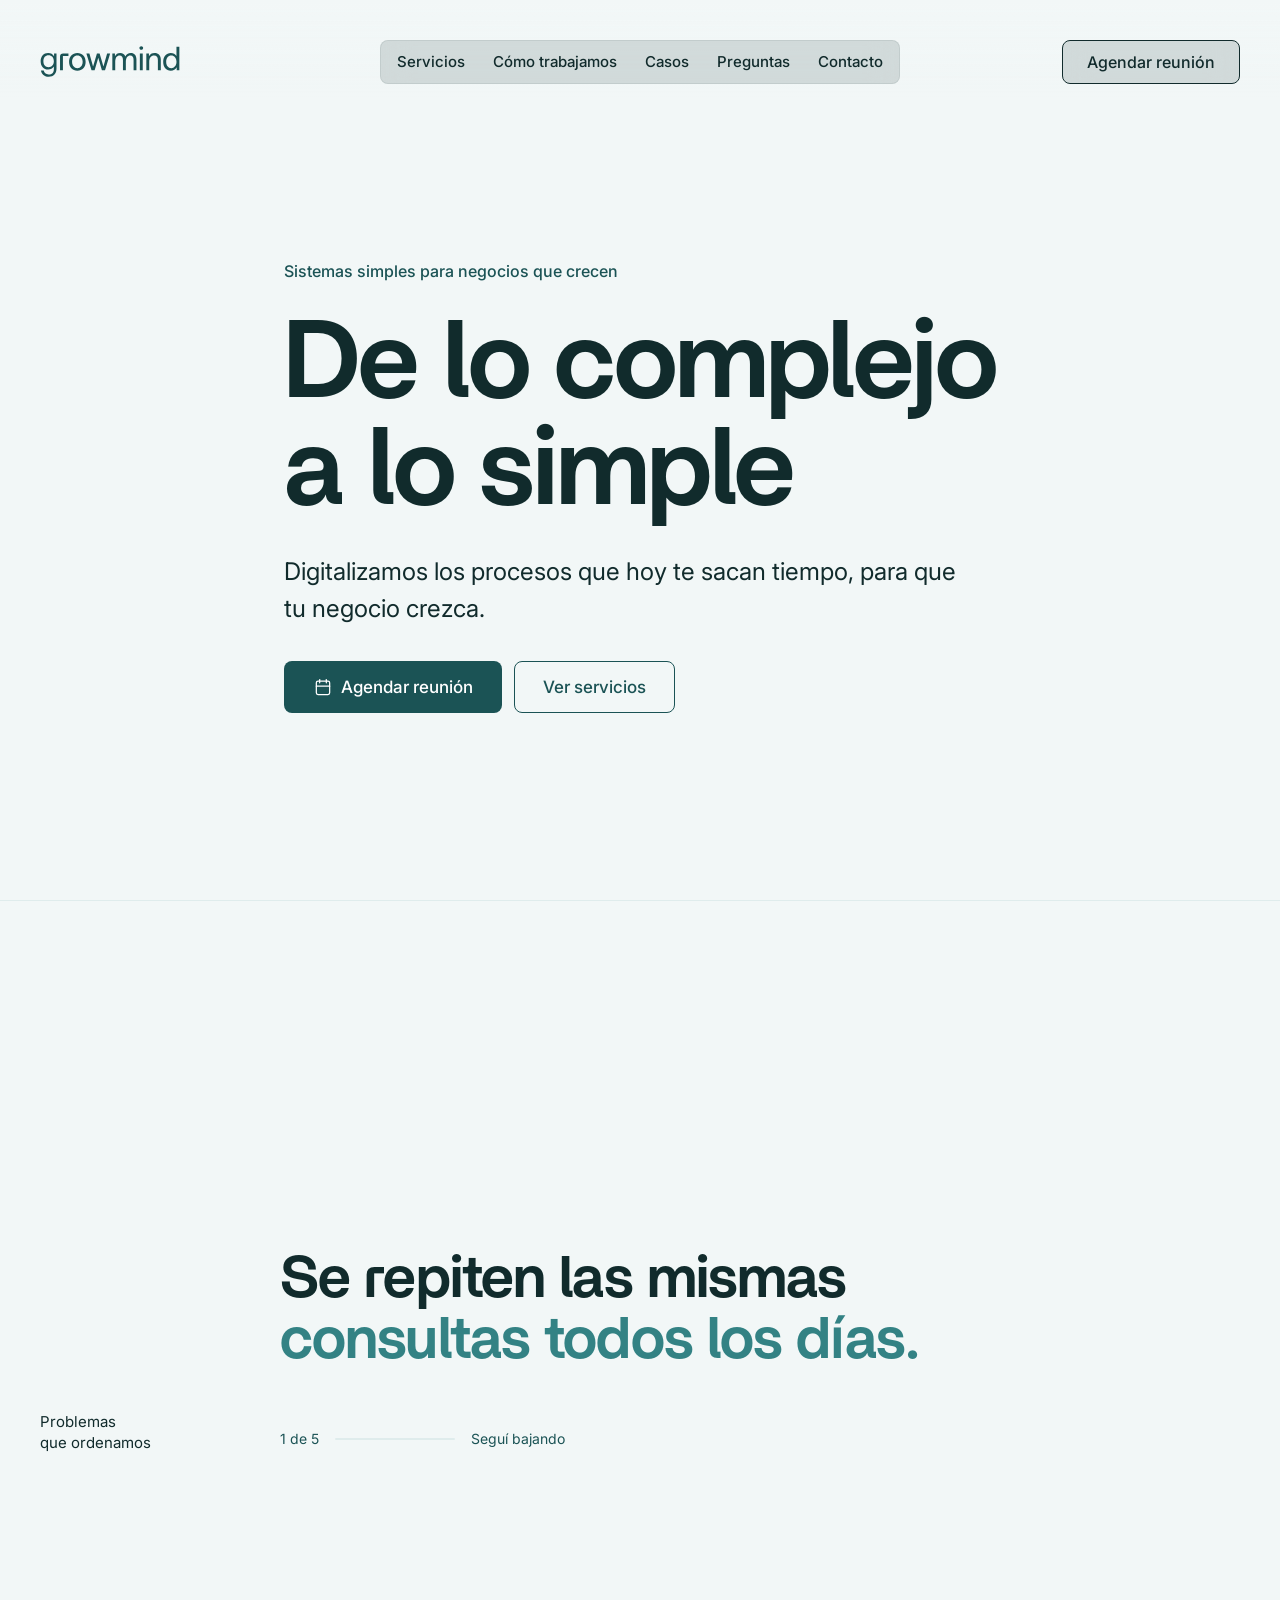
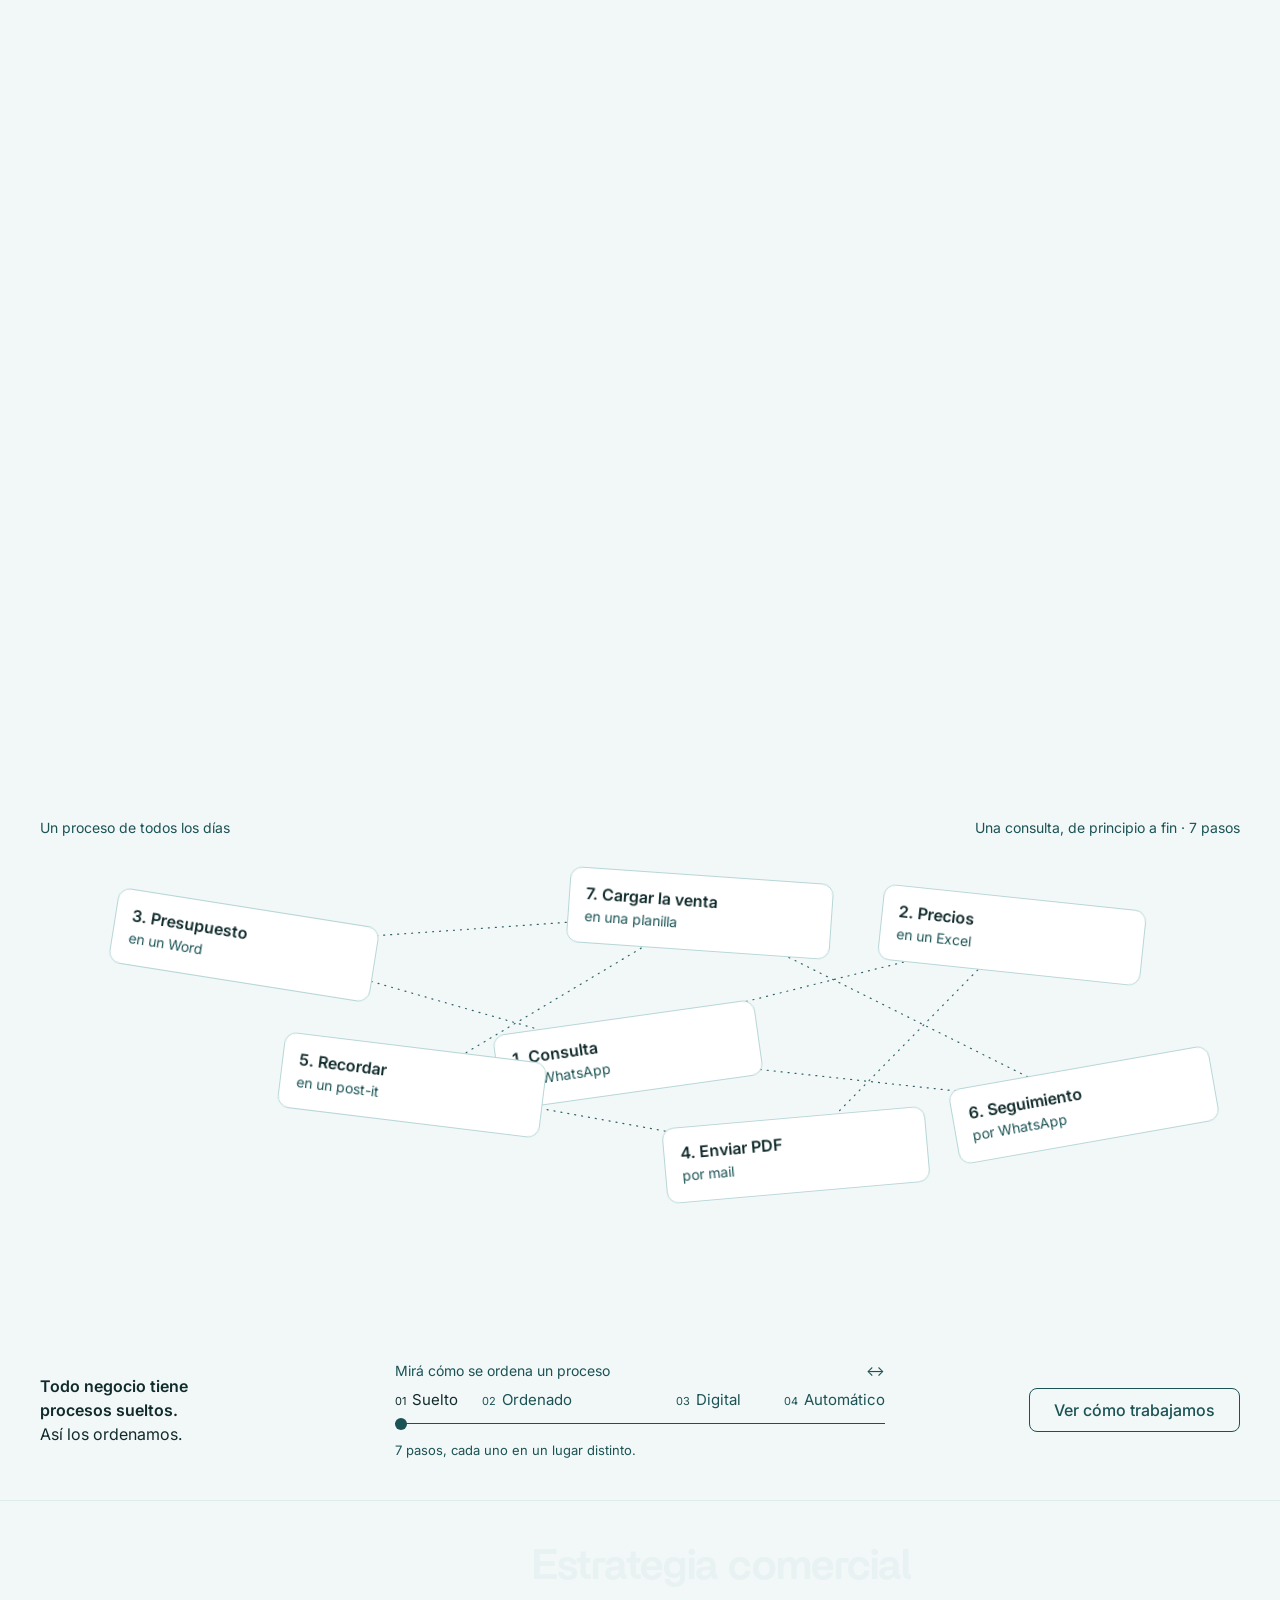
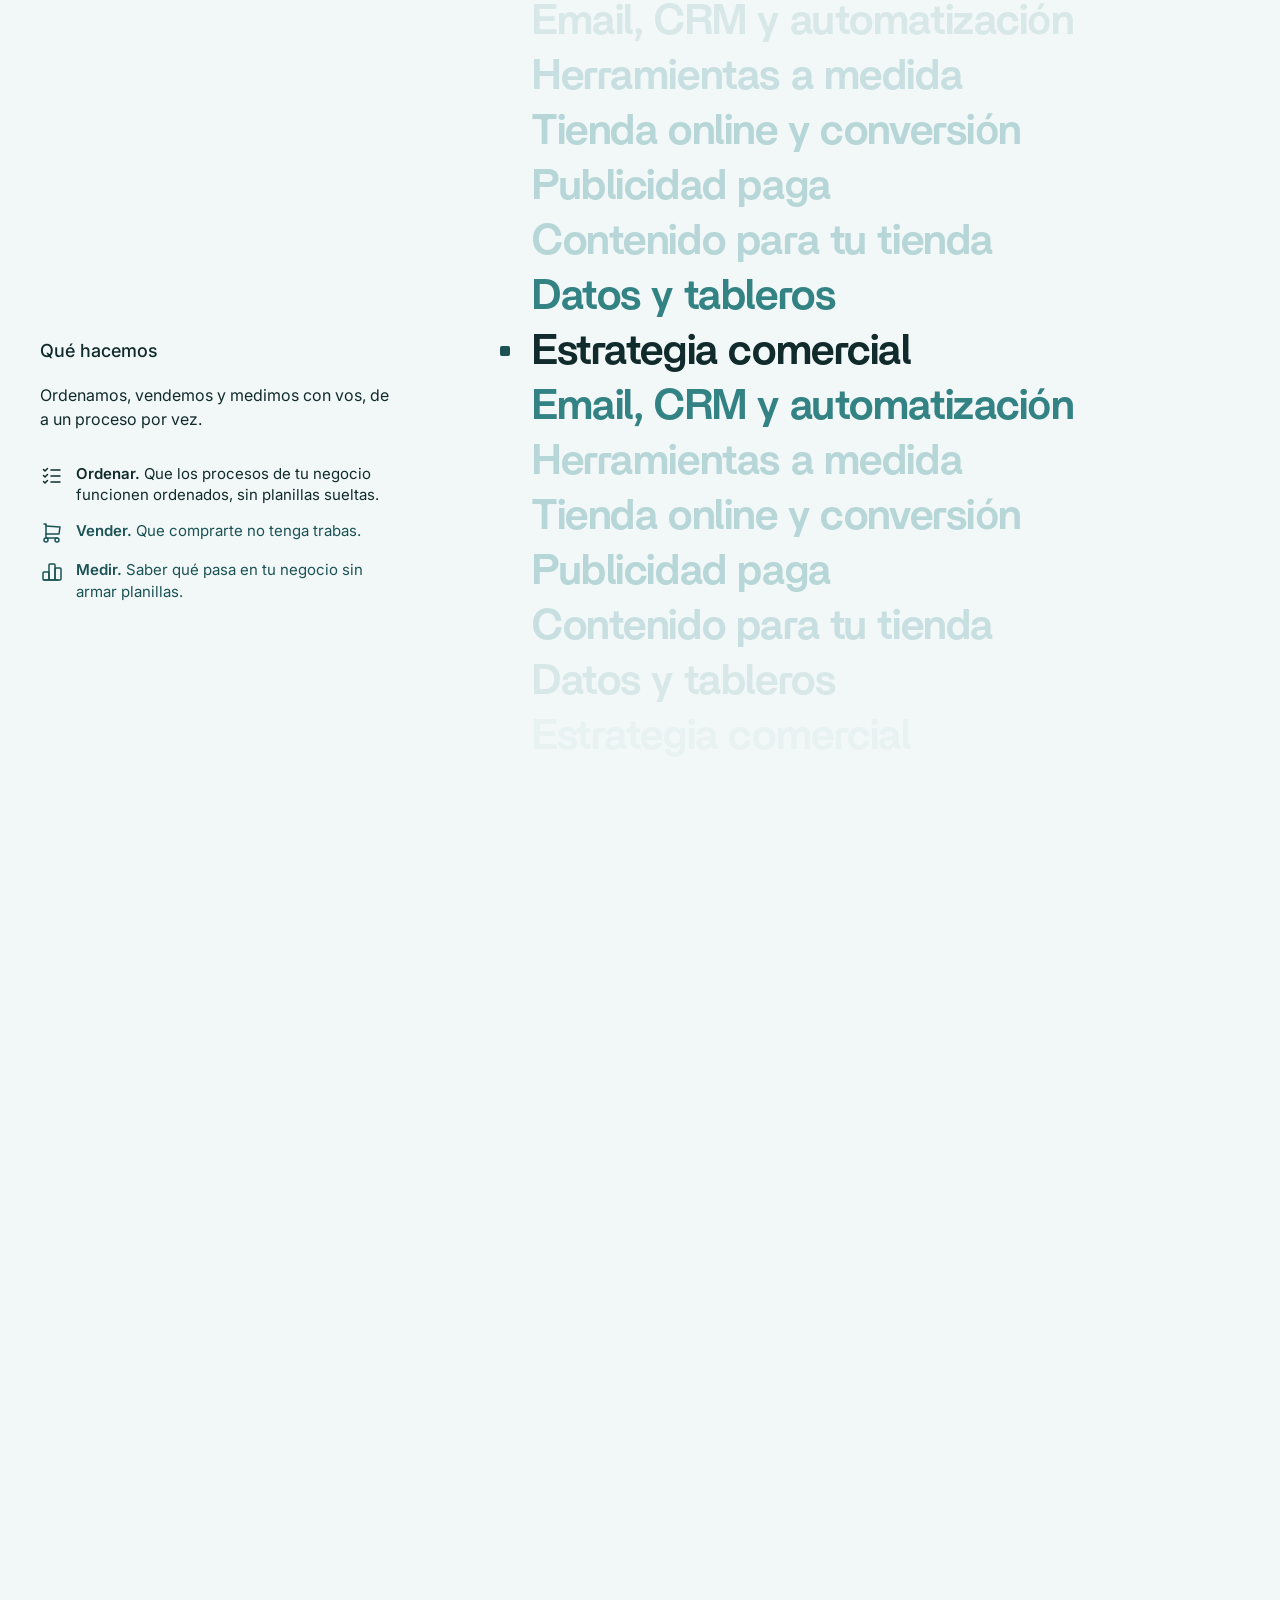
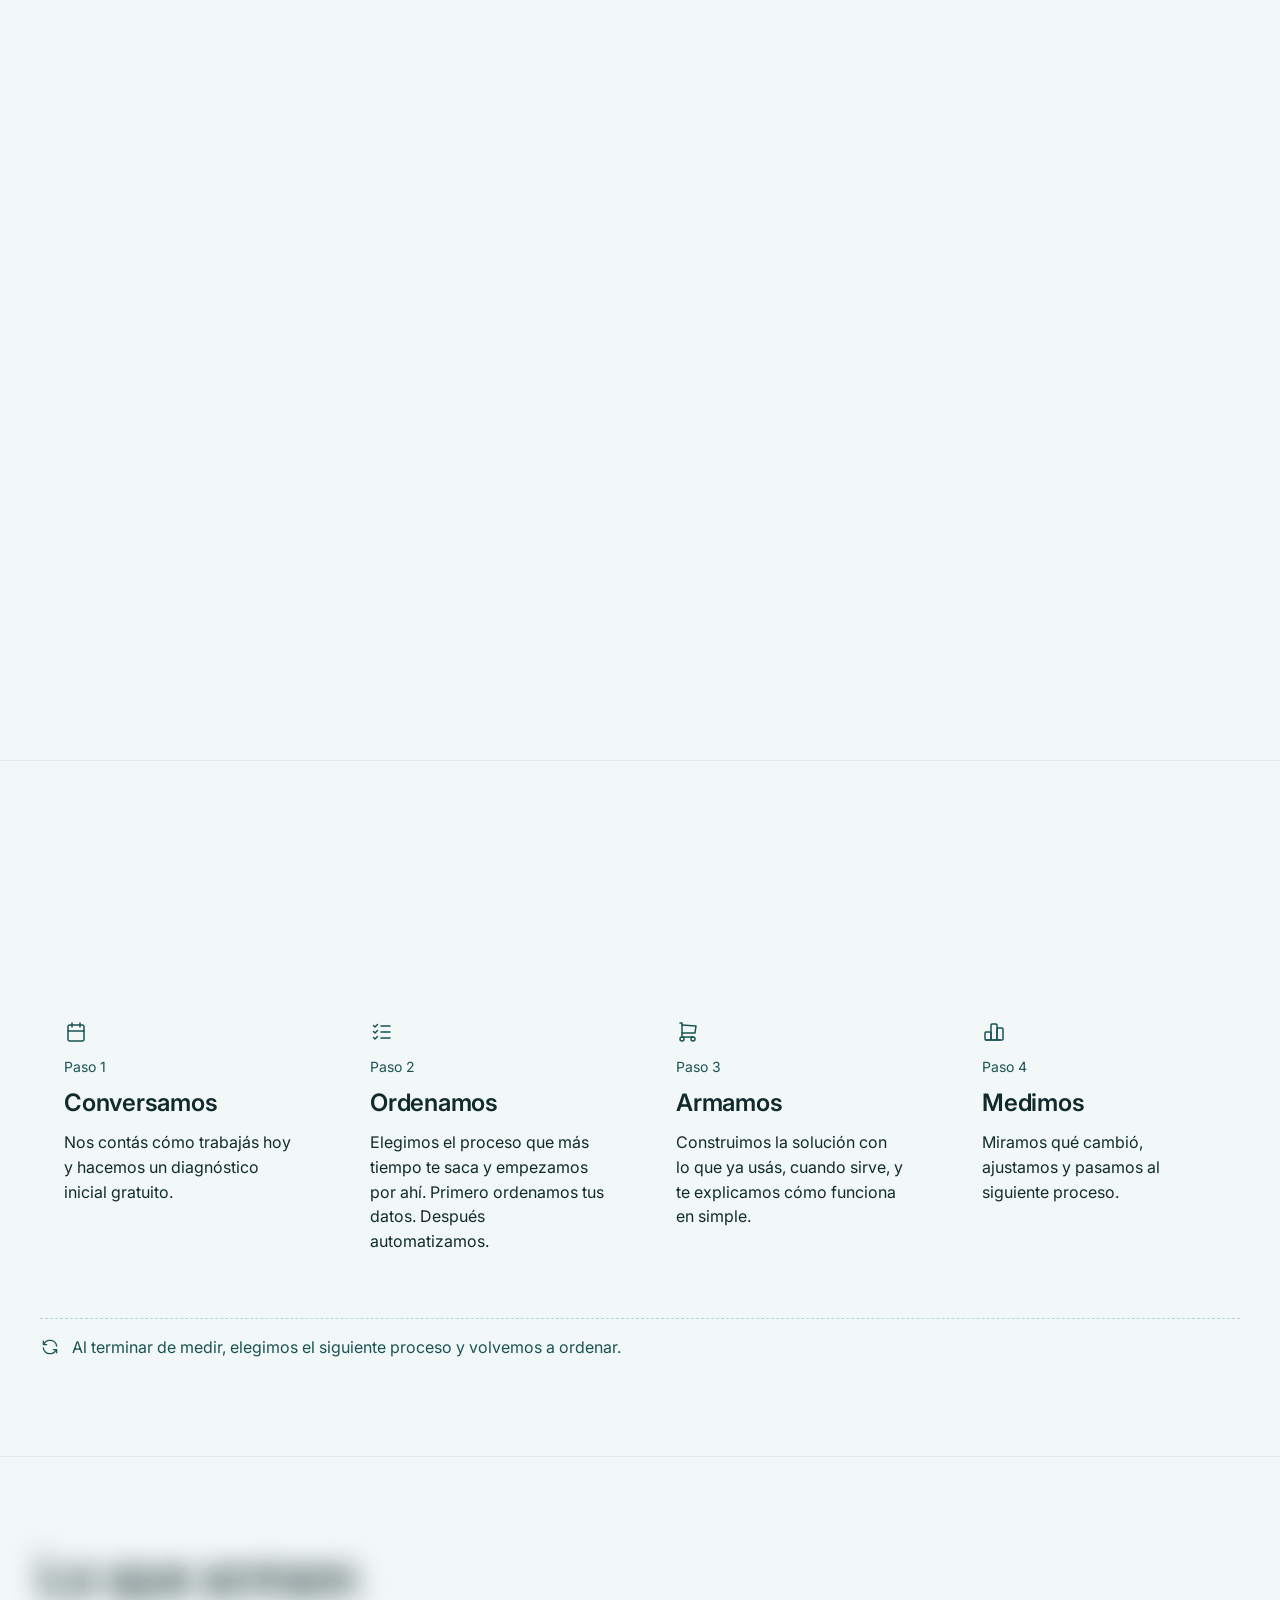
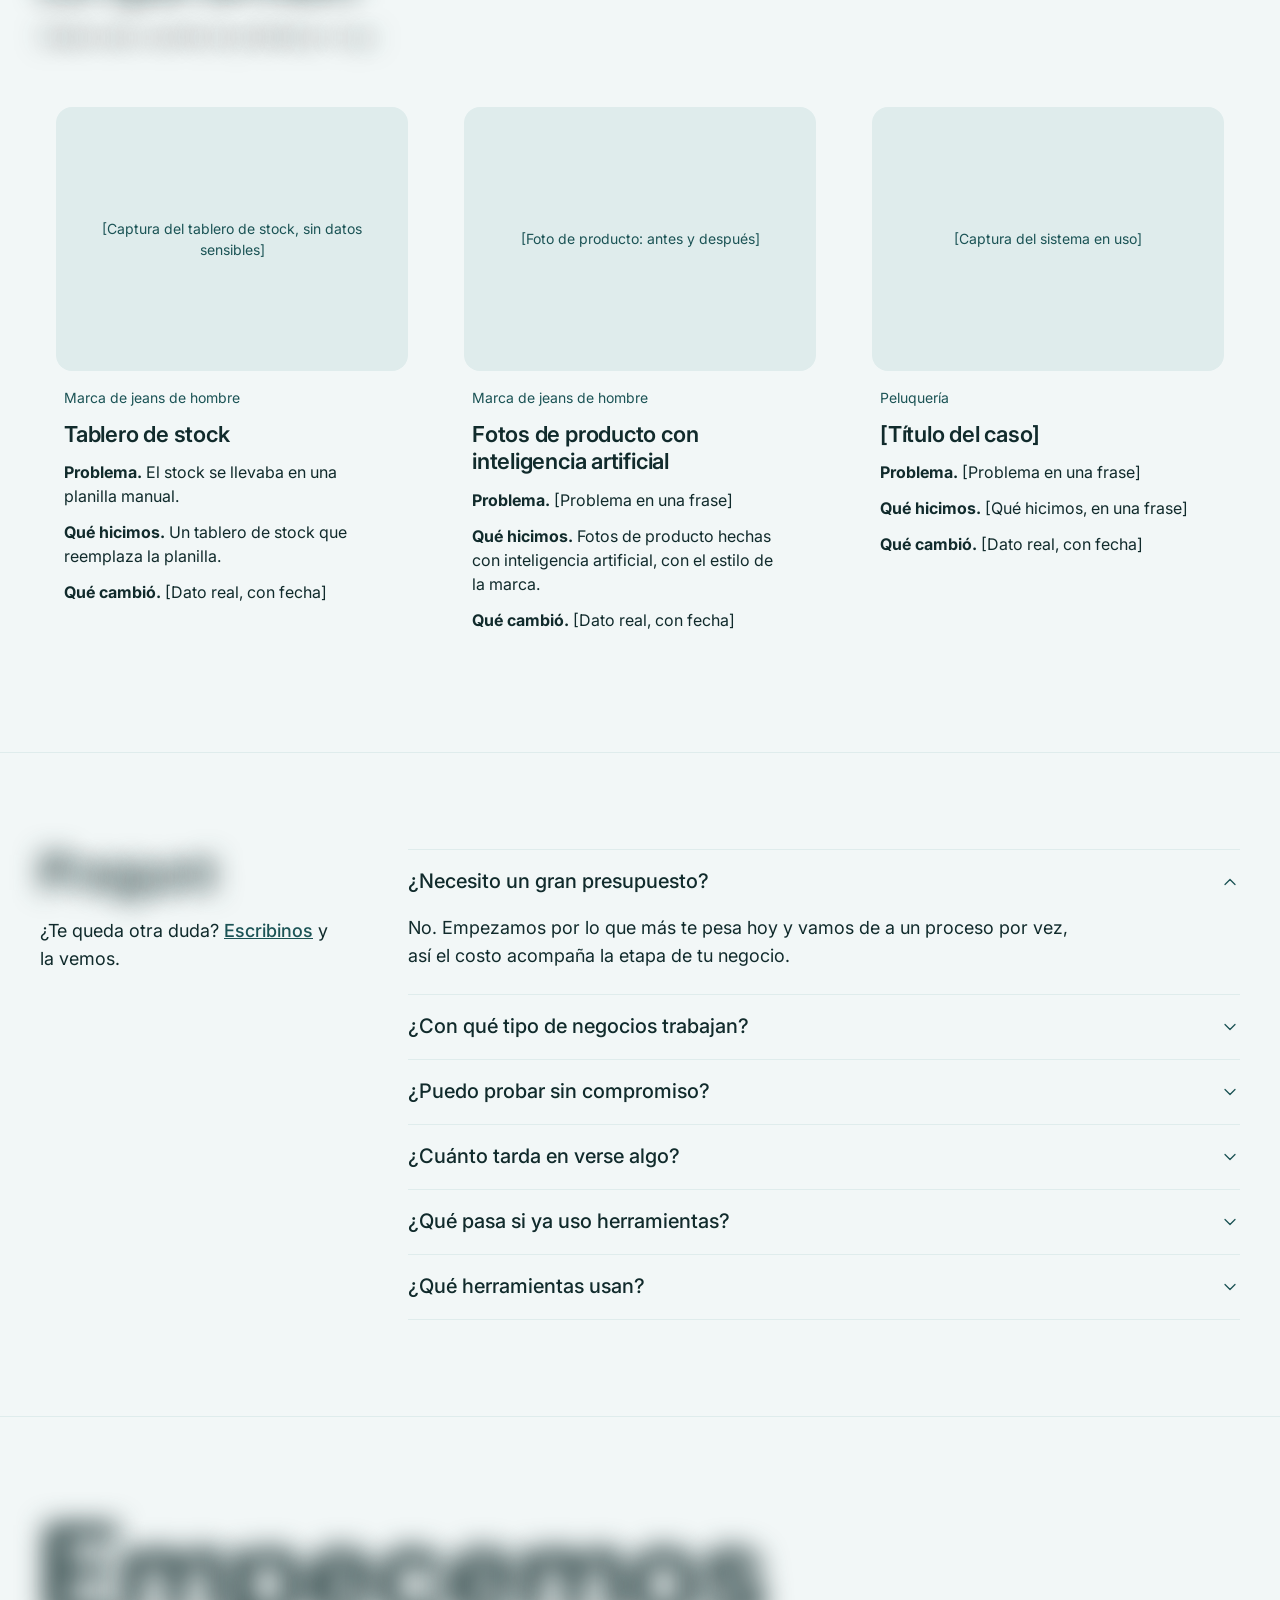
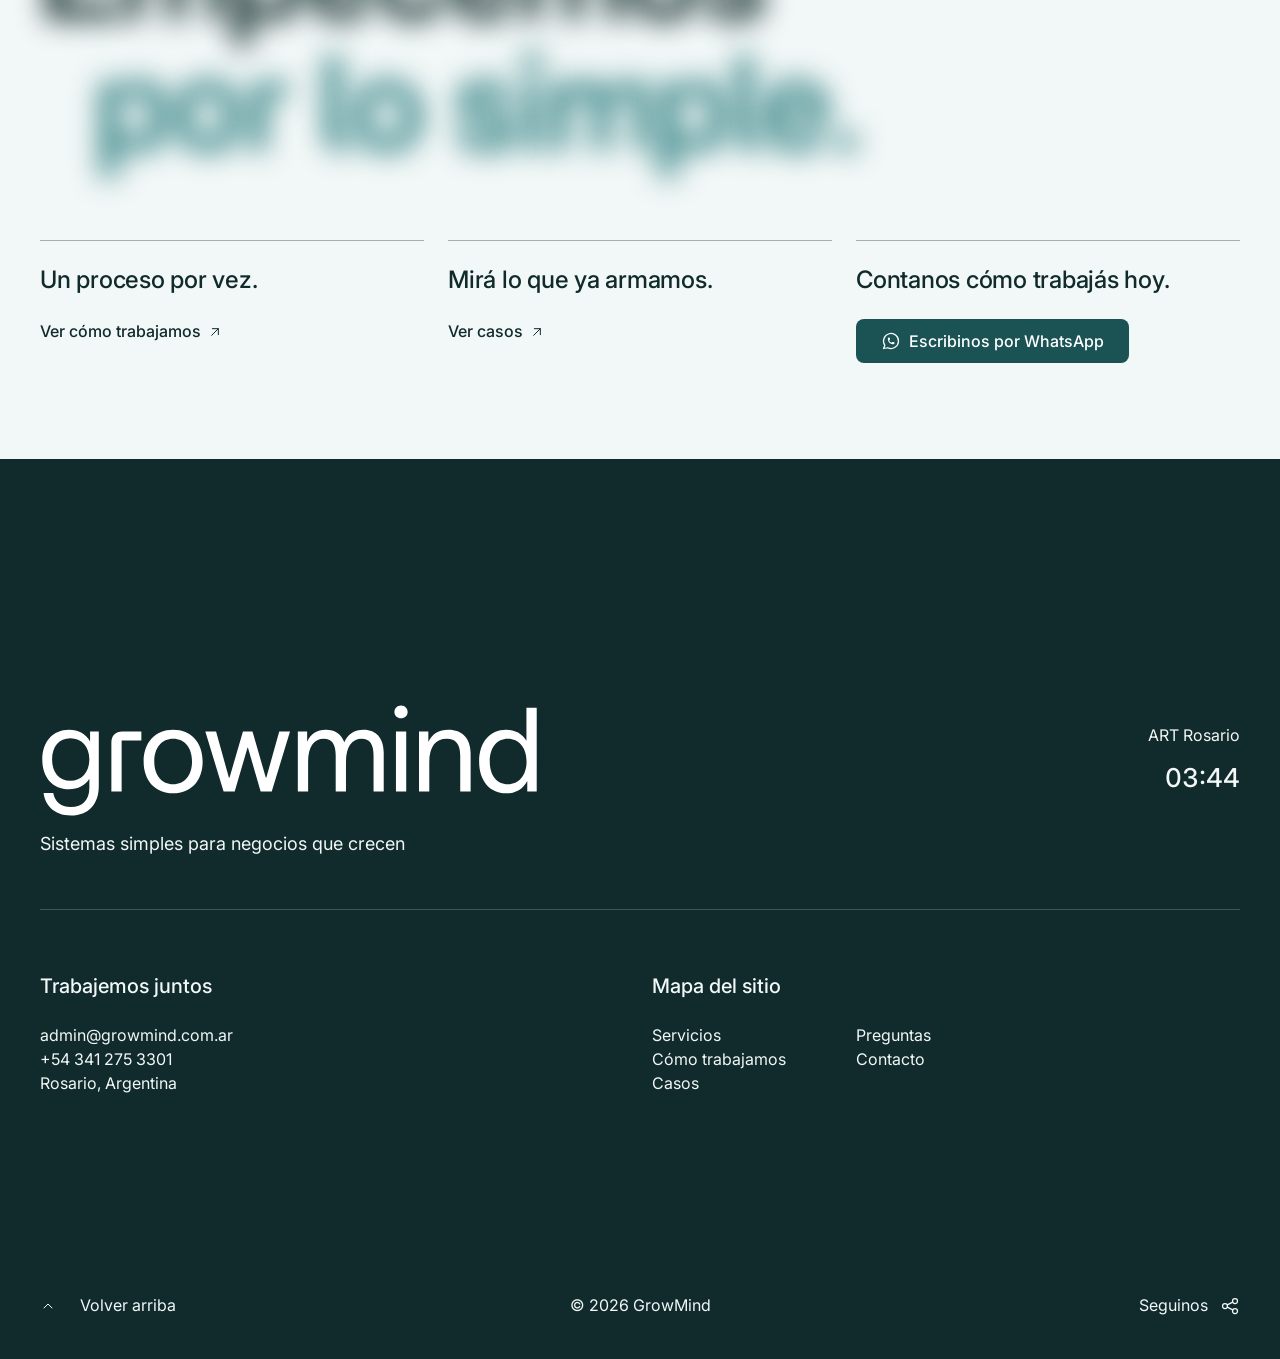
==== commit 8bf7981e: "Diagrama: barra más minimalista (línea fina, perilla chica, números chicos en las paradas) Co-Author" ====
--- a/index.html
+++ b/index.html
@@ -123,13 +123,13 @@
       </div>
       <div class="dg-foot">
         <p class="dg-left"><b>Todo negocio tiene<br>procesos sueltos.</b><br>Así los ordenamos.</p>
-        <div class="dg-bar hint" id="dg-bar">
+        <div class="dg-bar" id="dg-bar">
           <p class="dg-title"><span>Mirá cómo se ordena un proceso</span><span aria-hidden="true">↔</span></p>
           <div class="dg-labels">
-            <button type="button" class="dg-stop" style="left:0%">01 Suelto</button>
-            <button type="button" class="dg-stop" style="left:27%">02 Ordenado</button>
-            <button type="button" class="dg-stop" style="left:64%">03 Digital</button>
-            <button type="button" class="dg-stop dg-stop-last" style="right:0">04 Automático</button>
+            <button type="button" class="dg-stop" style="left:0%"><i>01</i>Suelto</button>
+            <button type="button" class="dg-stop" style="left:27%"><i>02</i>Ordenado</button>
+            <button type="button" class="dg-stop" style="left:64%"><i>03</i>Digital</button>
+            <button type="button" class="dg-stop dg-stop-last" style="right:0"><i>04</i>Automático</button>
           </div>
           <input type="range" id="dg-range" min="0" max="100" step="0.5" value="0" aria-label="Estado del proceso">
           <p class="dg-caption" id="dg-caption" aria-live="polite">7 pasos, cada uno en un lugar distinto.</p>
--- a/assets/css/style.css
+++ b/assets/css/style.css
@@ -228,8 +228,8 @@
 .dg-wrap { width: 100%; height: 100%; }
 /* El diagrama se centra en el espacio libre y la barra queda al pie de la pantalla */
 .dg-stage { width: 100%; height: 100%; display: flex; flex-direction: column; }
-.dg-top { display: flex; justify-content: space-between; gap: 16px; font-size: 14px; color: var(--p800); }
-.dg-canvas { position: relative; height: 340px; flex: none; margin: auto 0; }
+.dg-top { display: flex; justify-content: space-between; gap: 16px; font-size: 14px; color: var(--p800); margin-top: auto; }
+.dg-canvas { position: relative; height: 340px; flex: none; margin: 28px 0 auto; } /* los títulos de arriba acompañan al diagrama */
 .dg-links { position: absolute; left: 0; top: 0; width: 100%; height: 100%; overflow: visible; pointer-events: none; z-index: 0; }
 .dg-elbow { fill: none; stroke: var(--p800); stroke-width: 1.4; stroke-linejoin: round; vector-effect: non-scaling-stroke; opacity: 0; }
 .dg-link { stroke: var(--p800); stroke-width: 1.2; stroke-dasharray: 1 6; stroke-linecap: round; vector-effect: non-scaling-stroke; }
@@ -244,25 +244,22 @@
 .dg-foot { display: grid; grid-template-columns: minmax(0, 1fr) minmax(0, 1.6fr) minmax(0, 1fr); gap: 48px; align-items: center; padding-top: 40px; }
 .dg-left { font-size: 16px; line-height: 1.5; color: var(--p900); max-width: 22em; }
 .dg-left b { font-weight: 600; }
-.dg-bar { display: flex; flex-direction: column; gap: 8px; }
+.dg-bar { display: flex; flex-direction: column; gap: 6px; }
 .dg-title { display: flex; justify-content: space-between; font-size: 14px; color: var(--p800); }
-.dg-labels { position: relative; height: 22px; }
-.dg-stop { position: absolute; top: 0; transform: translateX(-50%); background: none; border: 0; padding: 0; font: inherit; font-size: 14px; color: var(--p800); cursor: pointer; white-space: nowrap; }
+.dg-labels { position: relative; height: 20px; }
+.dg-stop { position: absolute; top: 0; transform: translateX(-50%); background: none; border: 0; padding: 0; font: inherit; font-size: 15px; color: var(--p800); cursor: pointer; white-space: nowrap; transition: color .2s; }
+.dg-stop i { font-style: normal; font-size: 11px; margin-right: 6px; }
 .dg-stop:first-child { transform: none; }
 .dg-stop-last { transform: none; }
-.dg-stop.on { color: var(--p900); font-weight: 600; }
+.dg-stop.on { color: var(--p900); }
 .dg-stop:focus-visible { outline: 2px solid var(--p800); outline-offset: 3px; border-radius: 4px; }
-.dg-bar input[type=range] { width: 100%; margin: 0; -webkit-appearance: none; appearance: none; background: transparent; height: 22px; cursor: pointer; }
-.dg-bar input[type=range]::-webkit-slider-runnable-track { height: 2px; background: var(--p100); border-radius: 2px; }
-.dg-bar input[type=range]::-webkit-slider-thumb { -webkit-appearance: none; width: 20px; height: 20px; margin-top: -9px; border-radius: 50%; background: var(--p800); border: 0; box-shadow: 0 0 0 6px rgba(27, 83, 85, .14); }
-.dg-bar input[type=range]::-moz-range-track { height: 2px; background: var(--p100); border-radius: 2px; }
-.dg-bar input[type=range]::-moz-range-thumb { width: 20px; height: 20px; border-radius: 50%; background: var(--p800); border: 0; box-shadow: 0 0 0 6px rgba(27, 83, 85, .14); }
-/* Hasta que alguien la toca, la perilla late para invitar a moverla */
-.dg-bar.hint input[type=range]::-webkit-slider-thumb { animation: dg-pulse 1.8s ease-in-out infinite; }
-.dg-bar.hint input[type=range]::-moz-range-thumb { animation: dg-pulse 1.8s ease-in-out infinite; }
-@keyframes dg-pulse { 0%, 100% { box-shadow: 0 0 0 6px rgba(27, 83, 85, .14); } 50% { box-shadow: 0 0 0 12px rgba(27, 83, 85, .06); } }
+.dg-bar input[type=range] { width: 100%; margin: 0; -webkit-appearance: none; appearance: none; background: transparent; height: 20px; cursor: pointer; }
+.dg-bar input[type=range]::-webkit-slider-runnable-track { height: 1px; background: var(--p800); }
+.dg-bar input[type=range]::-webkit-slider-thumb { -webkit-appearance: none; width: 12px; height: 12px; margin-top: -5.5px; border-radius: 50%; background: var(--p800); border: 0; }
+.dg-bar input[type=range]::-moz-range-track { height: 1px; background: var(--p800); }
+.dg-bar input[type=range]::-moz-range-thumb { width: 12px; height: 12px; border-radius: 50%; background: var(--p800); border: 0; }
 .dg-bar input[type=range]:focus-visible { outline: 2px solid var(--p800); outline-offset: 4px; border-radius: 4px; }
-.dg-caption { font-size: 15px; color: var(--p900); min-height: 1.4em; }
+.dg-caption { font-size: 13px; color: var(--p800); min-height: 1.4em; }
 .dg-cta { justify-self: end; }
 
 /* Servicios */
@@ -469,7 +466,6 @@
   .js .btn-row { opacity: 1; transform: none; }
   .hero-cue { display: none; }
   .mouse i { animation: none; }
-  .dg-bar.hint input[type=range]::-webkit-slider-thumb, .dg-bar.hint input[type=range]::-moz-range-thumb { animation: none; }
   .sl { opacity: 1; filter: none; transform: none; }
   .follow-label, .follow-icons, .follow-link, .follow-share { transition: none; animation: none !important; }
   .js .problems { height: auto; }
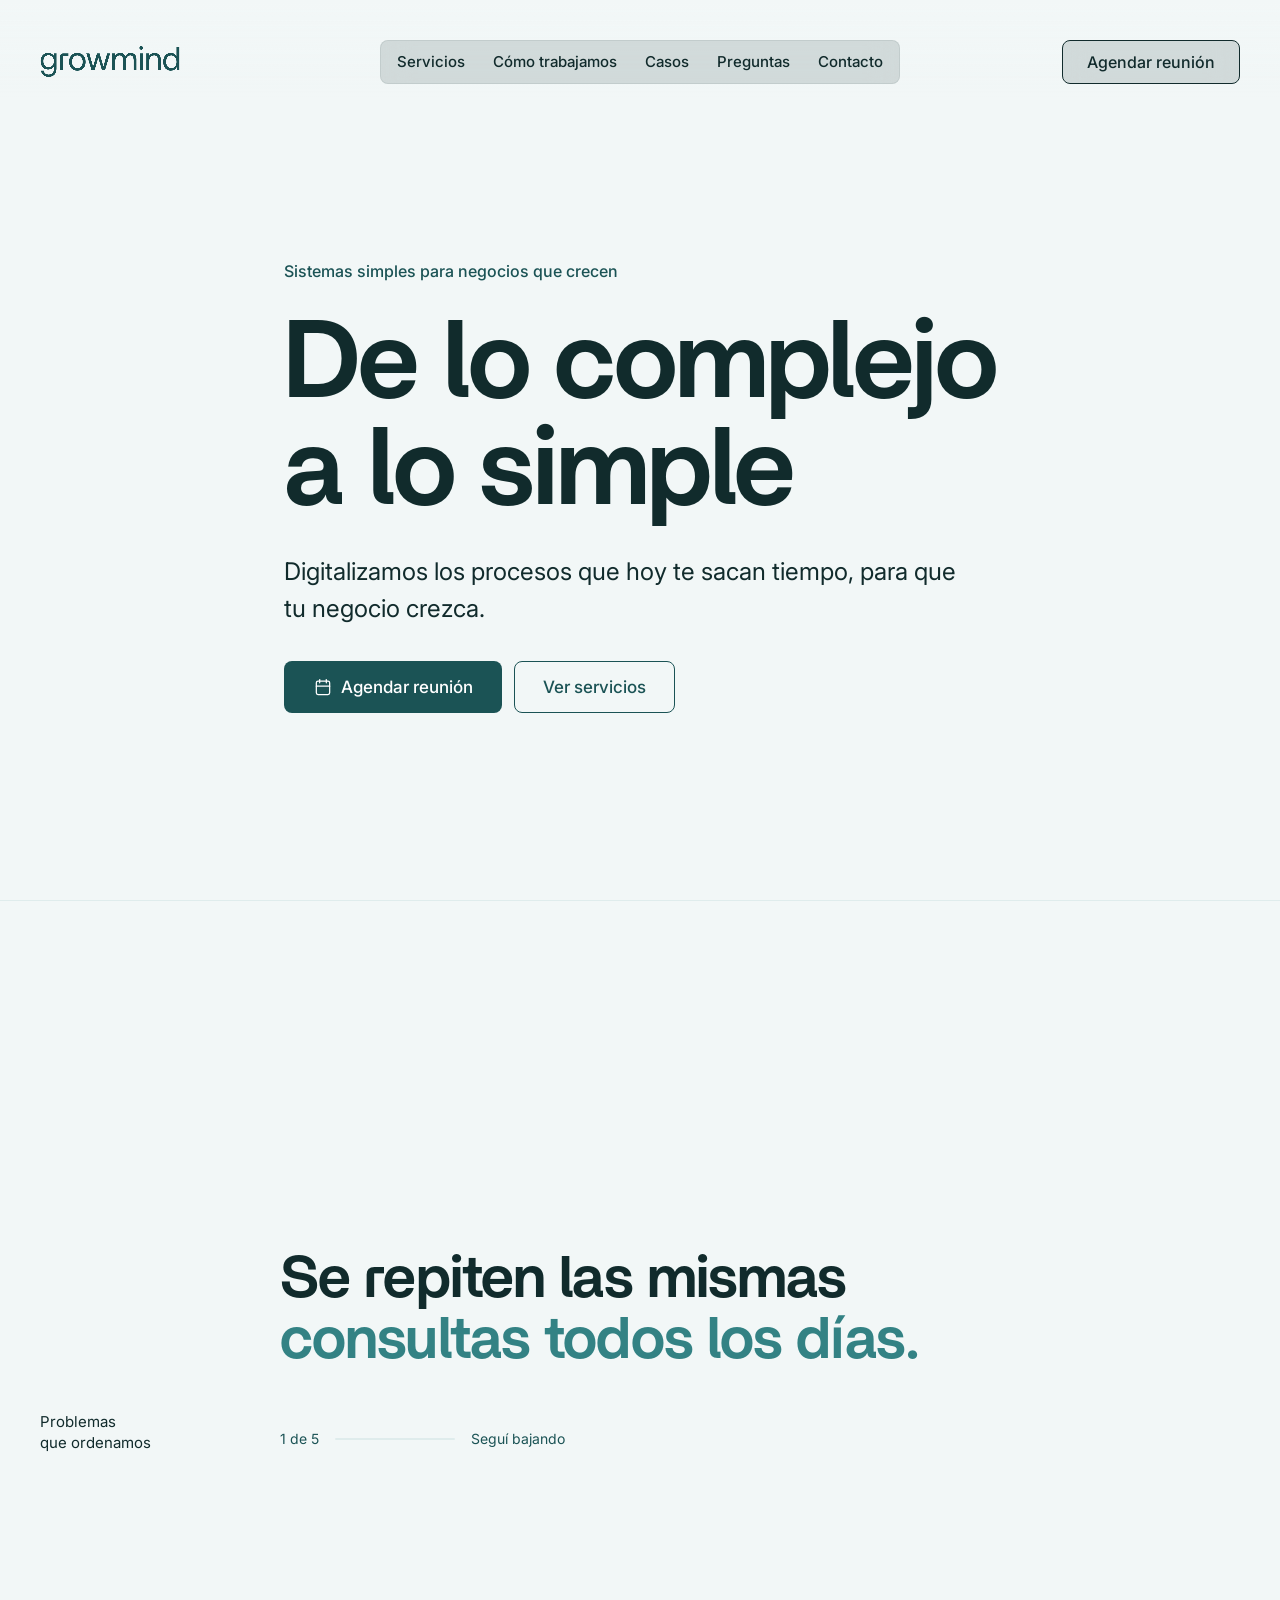
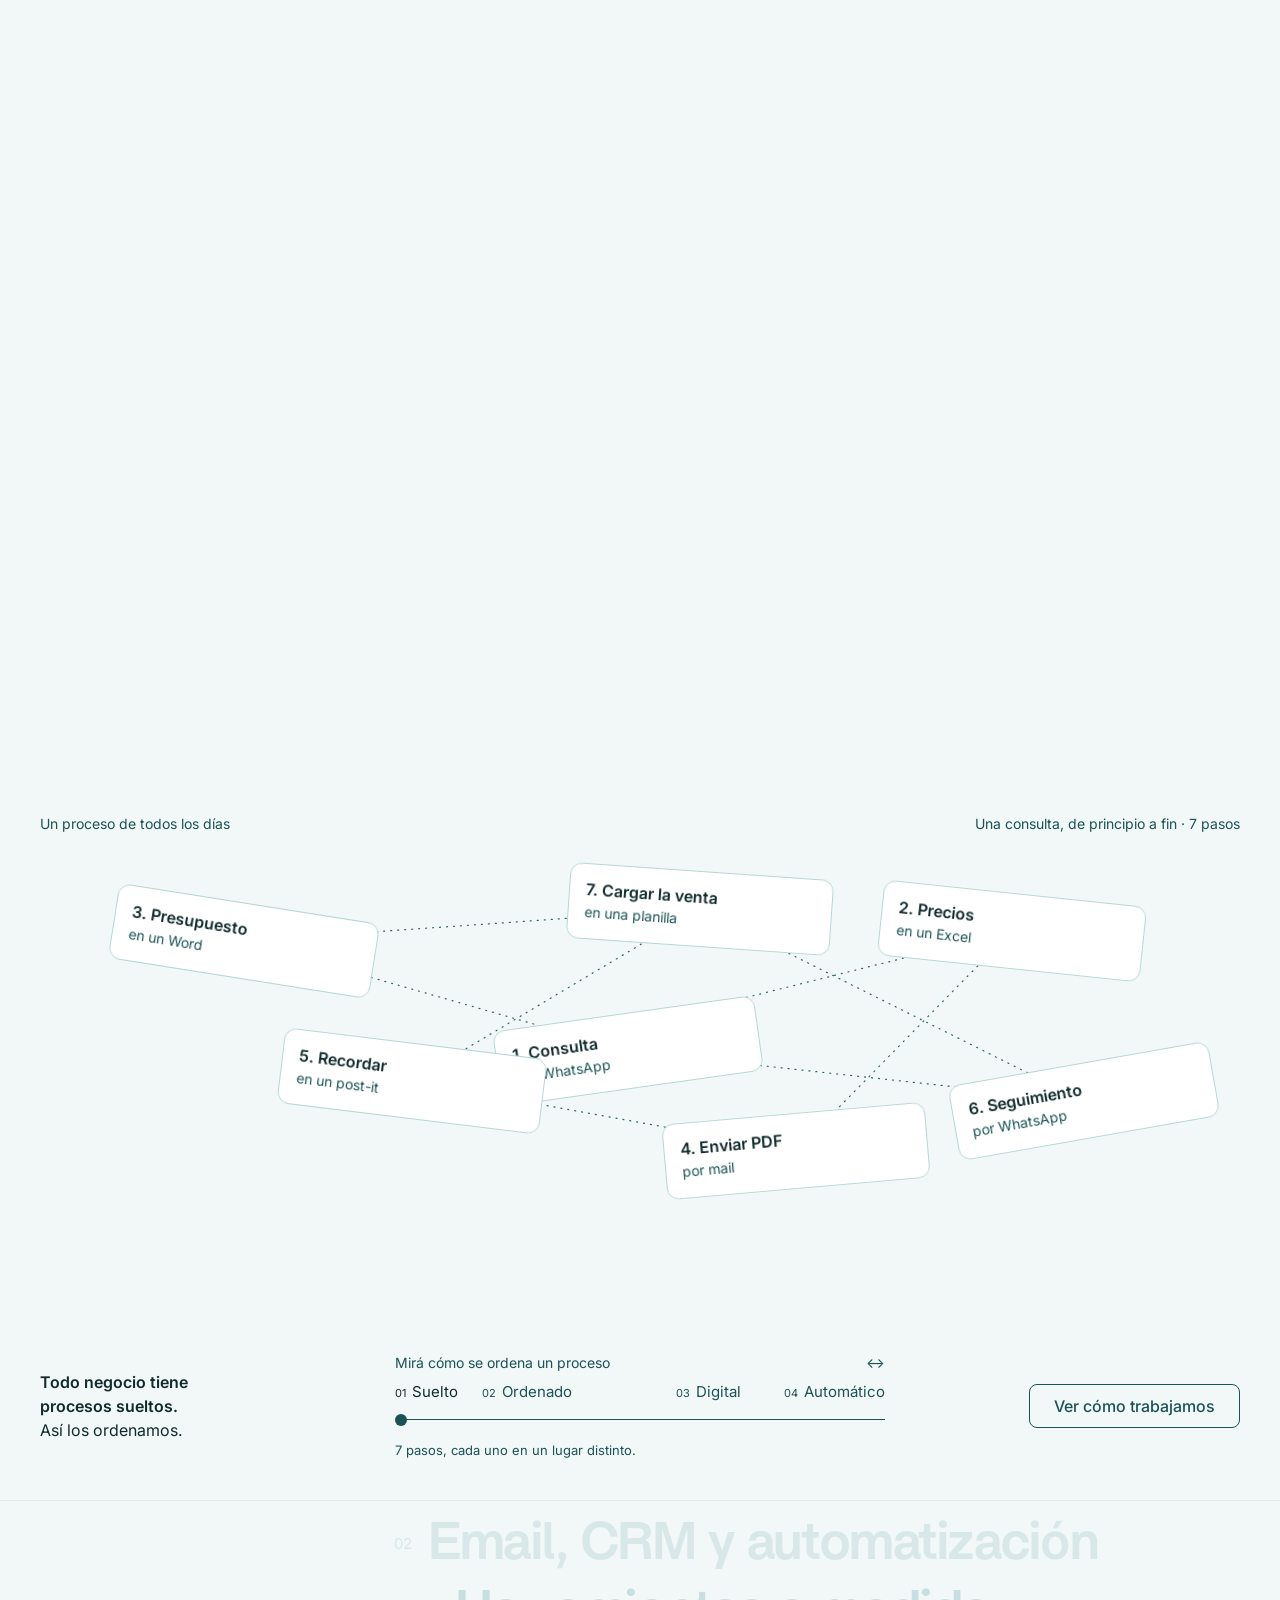
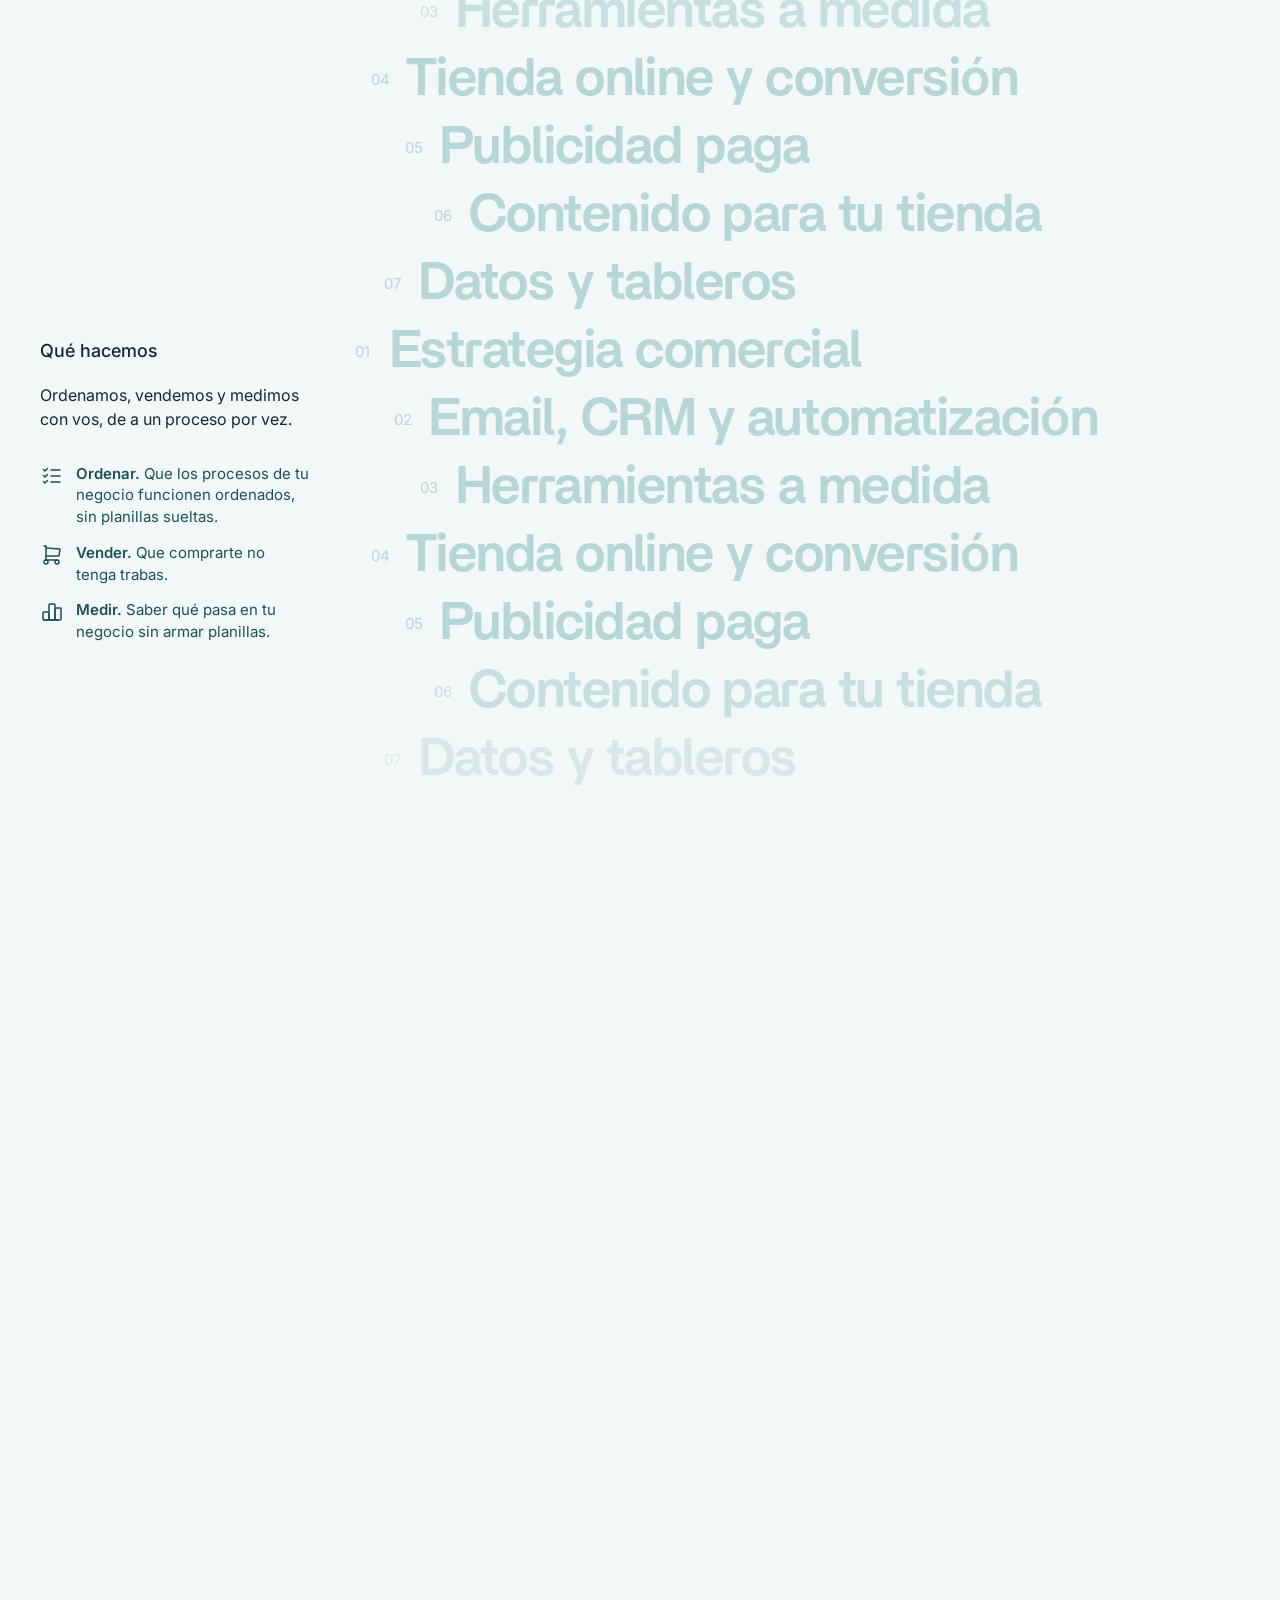
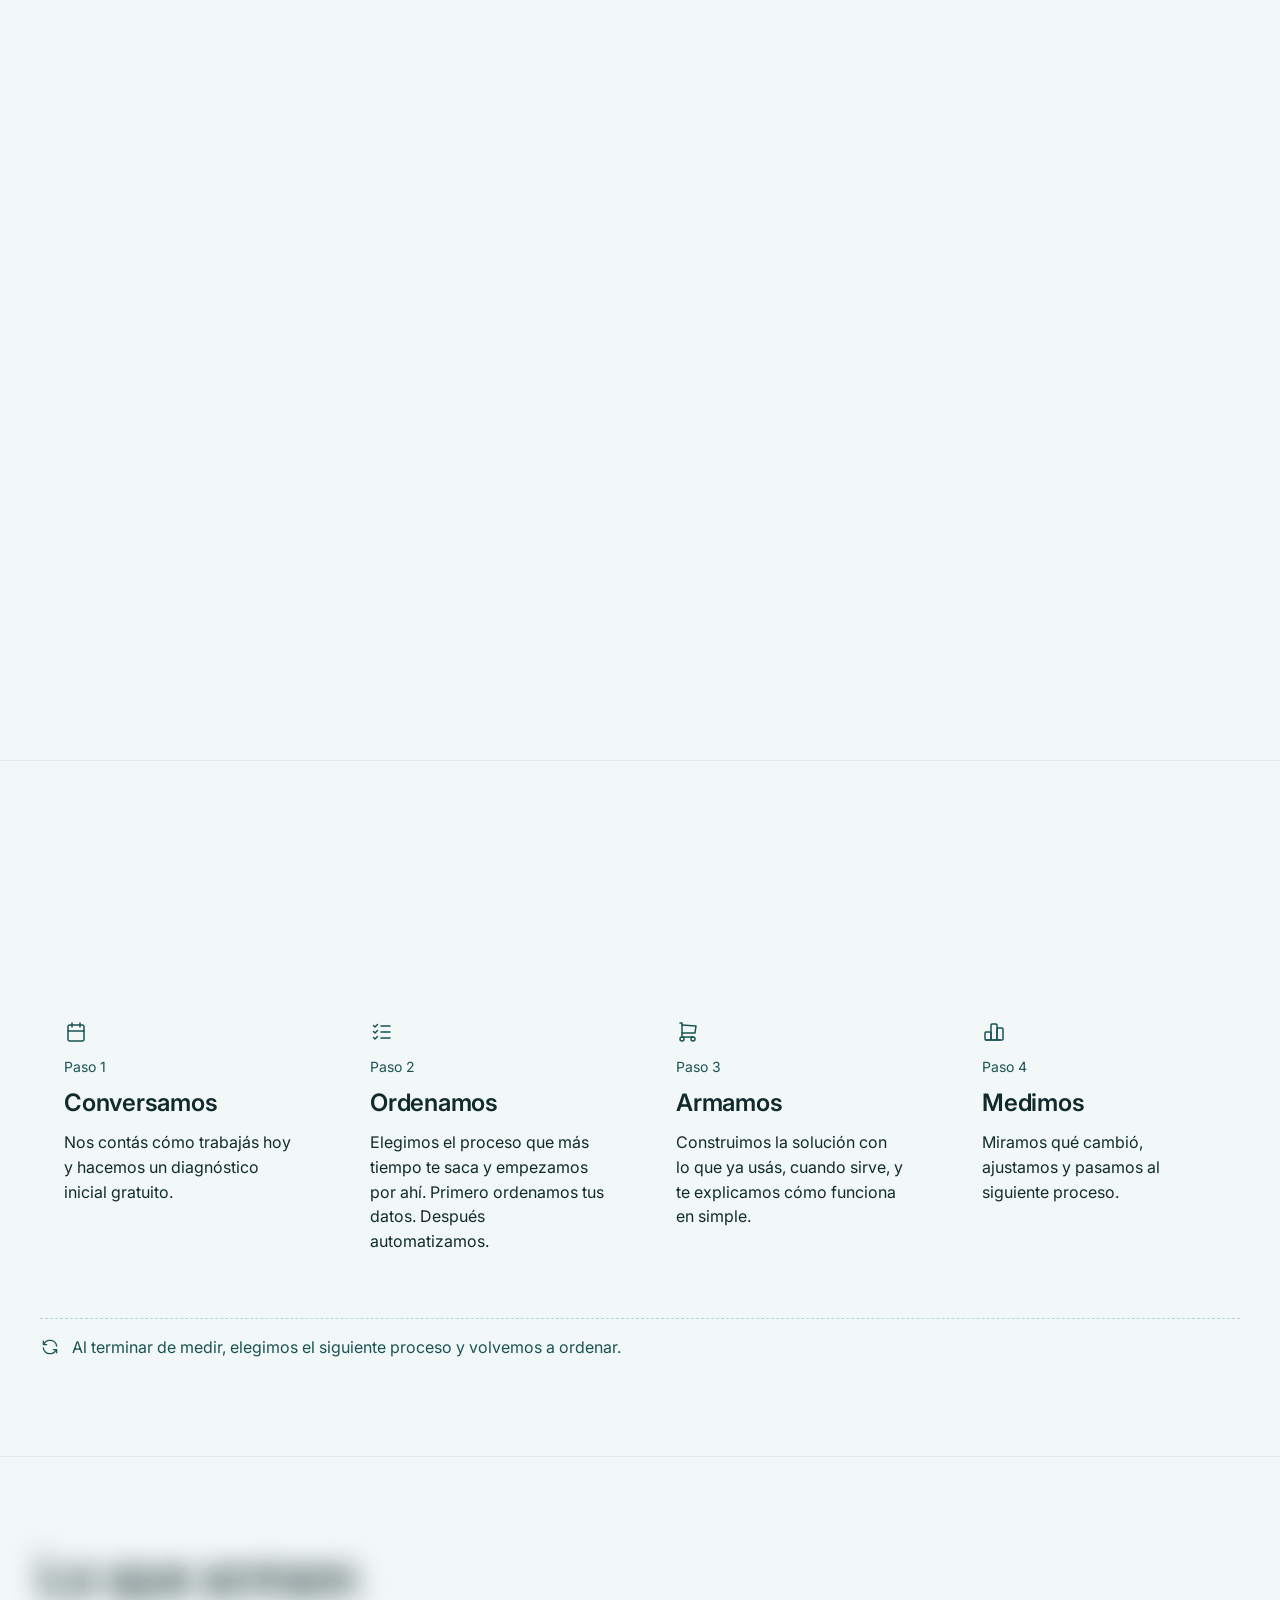
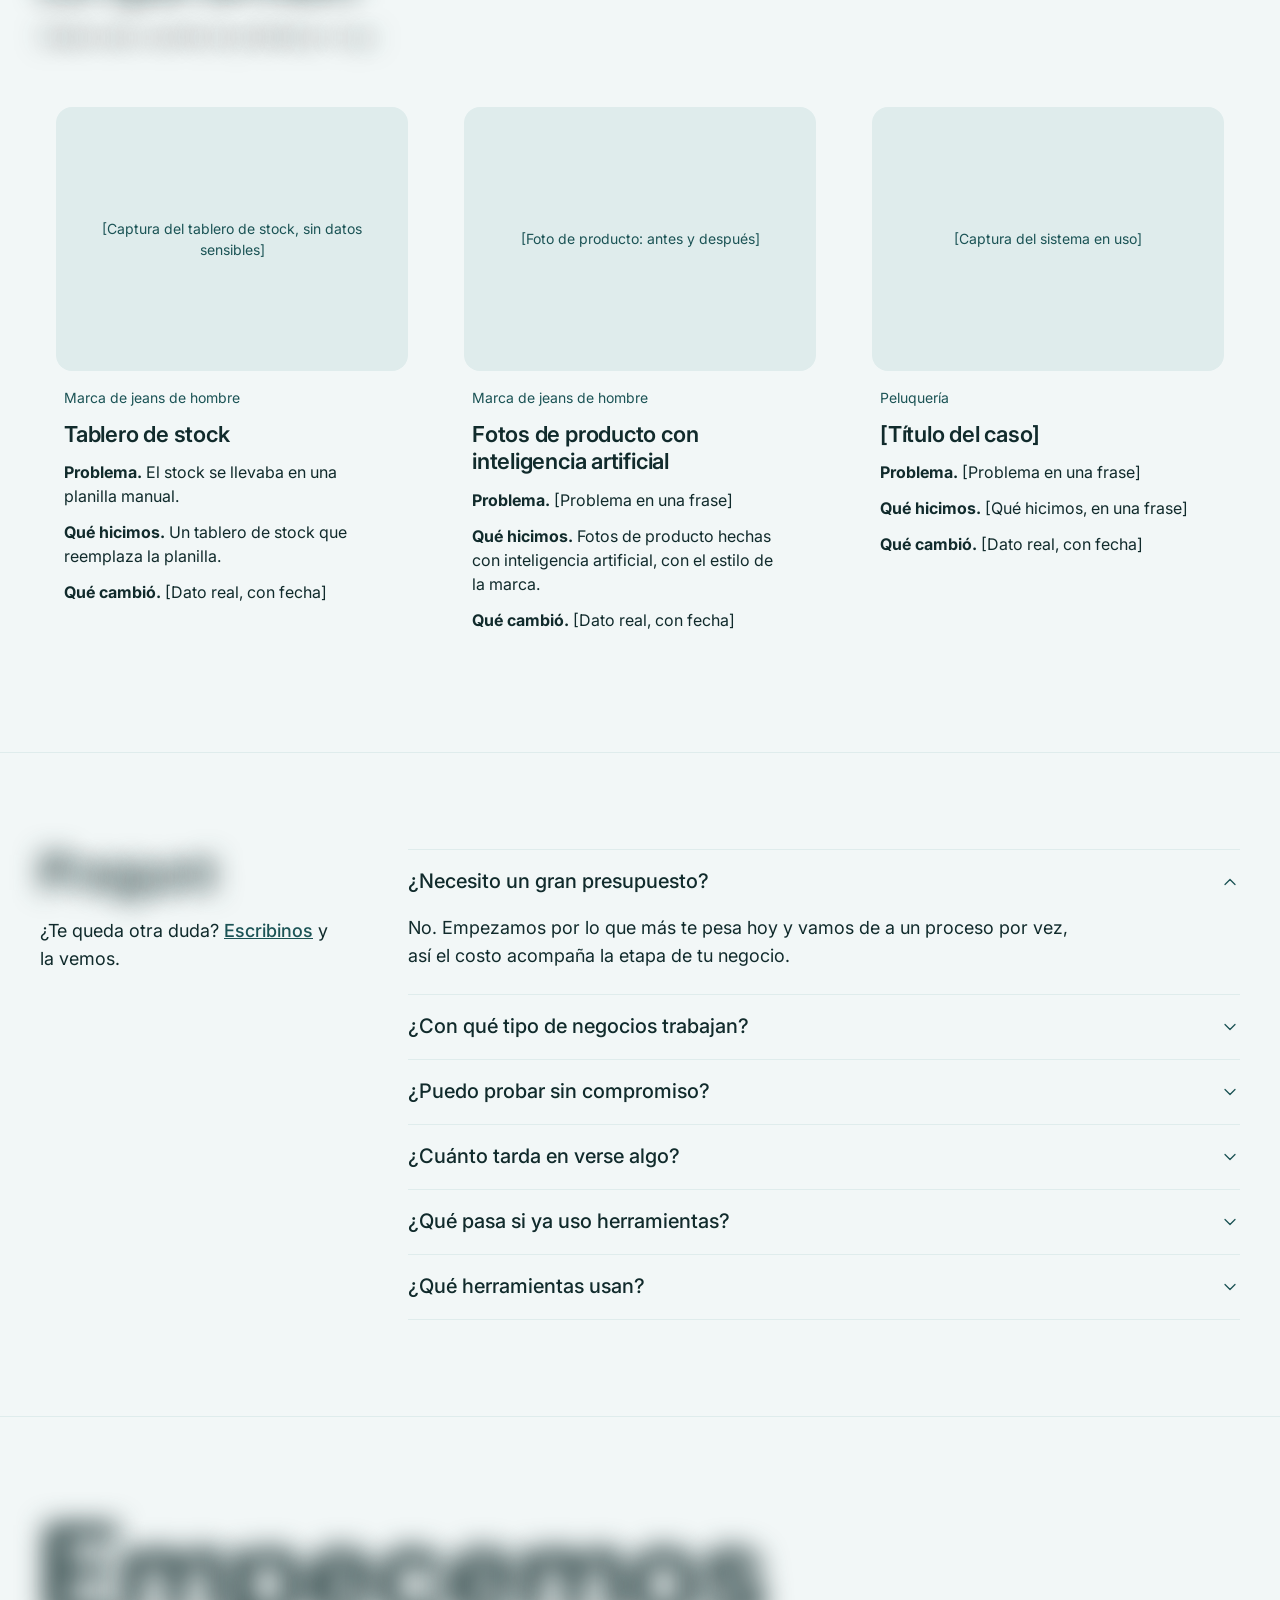
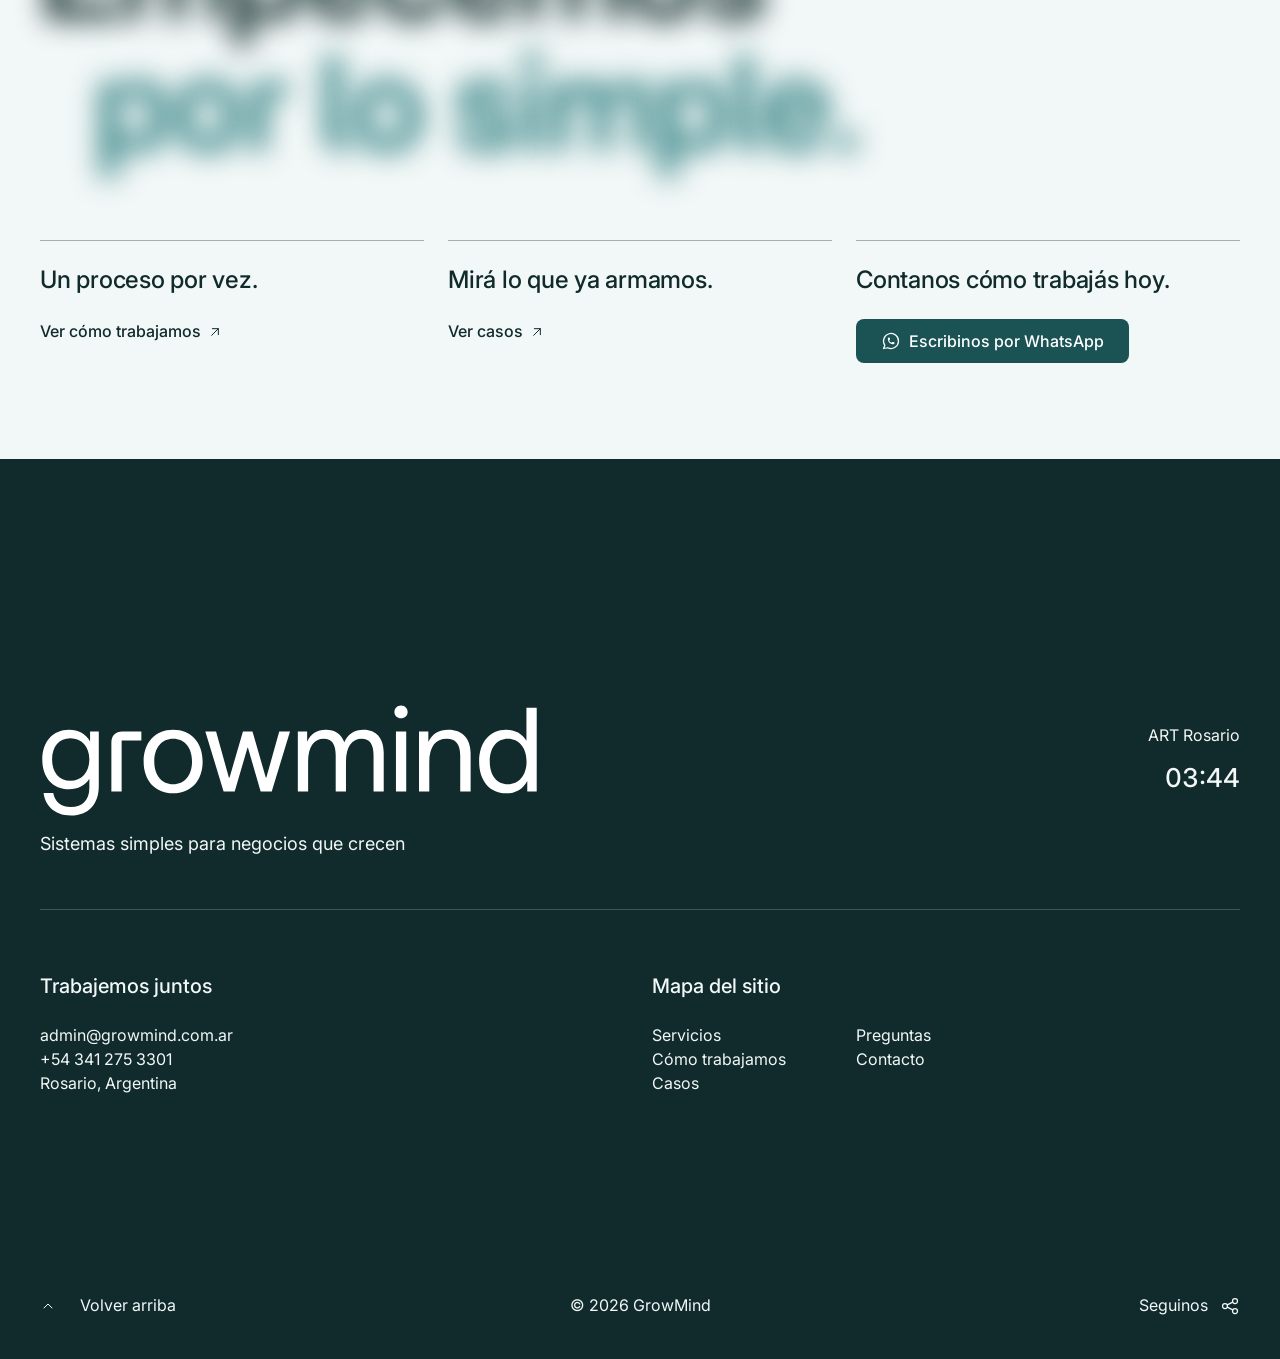
==== commit 12918d48: "Servicios: nombres grandes, numerados y escalonados; todos iguales y se oscurece el que tiene el pun" ====
--- a/index.html
+++ b/index.html
@@ -157,31 +157,31 @@
       <div class="track" id="svc-track">
         <ul class="svc-list" id="svc-list" aria-label="Servicios">
           <li data-line="Ordenar">
-            <button type="button" class="svc-name">Estrategia comercial</button>
+            <button type="button" class="svc-name" data-n="01">Estrategia comercial</button>
             <div class="svc-detail"><span class="svc-line">Ordenar</span><p>Definimos a quién le vendés, con qué condiciones y cómo, tanto en mayorista como en minorista. Te dejamos kits de venta listos para usar.</p><p><strong>Qué cambia para vos:</strong> Cada venta sigue las mismas reglas.</p></div>
           </li>
           <li data-line="Ordenar">
-            <button type="button" class="svc-name">Email, CRM y automatización</button>
+            <button type="button" class="svc-name" data-n="02">Email, CRM y automatización</button>
             <div class="svc-detail"><span class="svc-line">Ordenar</span><p>Juntamos tus contactos en un solo lugar (eso es un CRM) y dejamos que los mensajes repetidos salgan solos: bienvenida, carrito abandonado, recompra.</p><p><strong>Qué cambia para vos:</strong> Menos tareas manuales y ningún cliente que se pierda.</p></div>
           </li>
           <li data-line="Ordenar">
-            <button type="button" class="svc-name">Herramientas a medida</button>
+            <button type="button" class="svc-name" data-n="03">Herramientas a medida</button>
             <div class="svc-detail"><span class="svc-line">Ordenar</span><p>Si lo que necesitás no existe, lo armamos: una app o una conexión simple entre tus sistemas que resuelve tu problema puntual.</p><p><strong>Qué cambia para vos:</strong> Lo que hoy hacés a mano pasa a hacerse solo.</p></div>
           </li>
           <li data-line="Vender">
-            <button type="button" class="svc-name">Tienda online y conversión</button>
+            <button type="button" class="svc-name" data-n="04">Tienda online y conversión</button>
             <div class="svc-detail"><span class="svc-line">Vender</span><p>Revisamos tu tienda: fichas de producto, páginas y proceso de compra. Mejoramos lo que frena la compra, que es lo que se llama CRO.</p><p><strong>Qué cambia para vos:</strong> Menos consultas repetidas y más compras terminadas.</p></div>
           </li>
           <li data-line="Vender">
-            <button type="button" class="svc-name">Publicidad paga</button>
+            <button type="button" class="svc-name" data-n="05">Publicidad paga</button>
             <div class="svc-detail"><span class="svc-line">Vender</span><p>Definimos qué anunciar, a quién y cómo probarlo, con pruebas A/B (mostrar dos versiones y quedarnos con la que funciona mejor). Acompañamos la ejecución junto a tu equipo.</p><p><strong>Qué cambia para vos:</strong> Sabés en qué se va cada peso de publicidad.</p></div>
           </li>
           <li data-line="Vender">
-            <button type="button" class="svc-name">Contenido para tu tienda</button>
+            <button type="button" class="svc-name" data-n="06">Contenido para tu tienda</button>
             <div class="svc-detail"><span class="svc-line">Vender</span><p>Fotos de producto y piezas de contenido hechas con inteligencia artificial, con el estilo de tu marca.</p><p><strong>Qué cambia para vos:</strong> Tu tienda se ve cuidada sin una producción cada temporada.</p></div>
           </li>
           <li data-line="Medir">
-            <button type="button" class="svc-name">Datos y tableros</button>
+            <button type="button" class="svc-name" data-n="07">Datos y tableros</button>
             <div class="svc-detail"><span class="svc-line">Medir</span><p>Armamos tableros, que son pantallas con tus ventas, tu stock y tus clientes, para que decidas mirando datos reales.</p><p><strong>Qué cambia para vos:</strong> Ves todo en un solo lugar.</p></div>
           </li>
         </ul>
--- a/assets/css/style.css
+++ b/assets/css/style.css
@@ -253,9 +253,10 @@
 .dg-stop-last { transform: none; }
 .dg-stop.on { color: var(--p900); }
 .dg-stop:focus-visible { outline: 2px solid var(--p800); outline-offset: 3px; border-radius: 4px; }
-.dg-bar input[type=range] { width: 100%; margin: 0; -webkit-appearance: none; appearance: none; background: transparent; height: 20px; cursor: pointer; }
+.dg-bar input[type=range] { width: 100%; margin: 0; -webkit-appearance: none; appearance: none; background: transparent; height: 28px; cursor: pointer; touch-action: none; }
+.dg-bar { user-select: none; -webkit-user-select: none; }
 .dg-bar input[type=range]::-webkit-slider-runnable-track { height: 1px; background: var(--p800); }
-.dg-bar input[type=range]::-webkit-slider-thumb { -webkit-appearance: none; width: 12px; height: 12px; margin-top: -5.5px; border-radius: 50%; background: var(--p800); border: 0; }
+.dg-bar input[type=range]::-webkit-slider-thumb { -webkit-appearance: none; width: 12px; height: 12px; margin-top: -5.5px; border-radius: 50%; background: var(--p800); border: 0; cursor: grab; }
 .dg-bar input[type=range]::-moz-range-track { height: 1px; background: var(--p800); }
 .dg-bar input[type=range]::-moz-range-thumb { width: 12px; height: 12px; border-radius: 50%; background: var(--p800); border: 0; }
 .dg-bar input[type=range]:focus-visible { outline: 2px solid var(--p800); outline-offset: 4px; border-radius: 4px; }
@@ -266,7 +267,7 @@
 .services { position: relative; border-top: 1px solid var(--p100); }
 .js .services { height: var(--svc-h, 3000px); }
 .svc-stage {
-  position: relative; display: grid; grid-template-columns: minmax(0, 1fr) minmax(0, 1.7fr);
+  position: relative; display: grid; grid-template-columns: minmax(0, .7fr) minmax(0, 2.3fr);
   column-gap: 24px; padding: 0 var(--margin); max-width: calc(var(--container) + var(--margin) * 2); margin: 0 auto;
   min-height: 560px;
 }
@@ -279,25 +280,38 @@
 .lines li { display: flex; gap: 12px; align-items: flex-start; font-size: 15px; line-height: 1.45; color: var(--p800); }
 .lines li .icon { margin-top: 1px; }
 .lines li b { font-weight: 600; }
-.svc-right { position: relative; min-width: 0; padding-left: 32px; }
+.svc-right { position: relative; min-width: 0; padding-left: 52px; }
 .marker { display: none; position: absolute; left: 0; width: 10px; height: 10px; border-radius: 2px; background: var(--p800); }
 .svc-list { display: flex; flex-direction: column; }
 .svc-name {
   display: block; width: fit-content; max-width: 100%; padding: 0; background: none; border: 0; text-align: left; cursor: default;
-  font-family: var(--display); font-size: clamp(30px, 3.3vw, 44px); font-weight: 600; letter-spacing: -0.01em;
-  line-height: 1.3; white-space: nowrap; color: var(--p900); will-change: color;
+  font-family: var(--display); font-size: clamp(34px, 4.1vw, 58px); font-weight: 600; letter-spacing: -0.01em;
+  line-height: 1.3; white-space: nowrap; color: var(--p200); transition: color .2s; will-change: color;
 }
 .svc-line { align-self: flex-start; display: inline-block; font-size: 13px; font-weight: 500; color: var(--p800); background: var(--p100); border-radius: var(--r-md); padding: 4px 10px; }
 .svc-detail { display: flex; flex-direction: column; gap: 10px; padding: 8px 0 32px; max-width: 40em; font-size: 16px; line-height: 1.5; }
 
 /* Con JS: lista continua de tres copias */
 .js .svc-right { height: 100%; overflow: hidden; }
-.js .marker { display: block; }
+.js .marker { display: none; }
 .js .track { will-change: transform; }
 .js .svc-list li, .js .svc-list-copy li { height: var(--row-h, 56px); }
+/* Servicios: nombres grandes, numerados y escalonados; todos iguales, y el que tiene el puntero se oscurece */
+.svc-name, .svc-copy-name { margin-left: var(--ind, 0); position: relative; }
+.svc-name:hover, .svc-name:focus-visible, .svc-copy-name:hover { color: var(--p900); }
+.svc-name::before, .svc-copy-name::before {
+  content: attr(data-n); position: absolute; left: -2.2rem; bottom: calc(50% - .5em);
+  font-family: var(--sans); font-size: 15px; font-weight: 400; letter-spacing: 0; line-height: 1;
+}
+.svc-list li:nth-child(7n + 2), .svc-list-copy li:nth-child(7n + 2) { --ind: .75em; }
+.svc-list li:nth-child(7n + 3), .svc-list-copy li:nth-child(7n + 3) { --ind: 1.25em; }
+.svc-list li:nth-child(7n + 4), .svc-list-copy li:nth-child(7n + 4) { --ind: .3em; }
+.svc-list li:nth-child(7n + 5), .svc-list-copy li:nth-child(7n + 5) { --ind: .95em; }
+.svc-list li:nth-child(7n + 6), .svc-list-copy li:nth-child(7n + 6) { --ind: 1.5em; }
+.svc-list li:nth-child(7n + 7), .svc-list-copy li:nth-child(7n + 7) { --ind: .55em; }
 .js .svc-detail { position: absolute; width: 1px; height: 1px; padding: 0; overflow: hidden; clip: rect(0 0 0 0); white-space: nowrap; }
 .js .svc-name, .svc-copy-name { line-height: var(--row-h, 56px); }
-.svc-copy-name { font-family: var(--display); font-size: clamp(30px, 3.3vw, 44px); font-weight: 600; letter-spacing: -0.01em; white-space: nowrap; display: block; height: var(--row-h, 56px); }
+.svc-copy-name { width: fit-content; max-width: 100%; position: relative; color: var(--p200); transition: color .2s; font-family: var(--display); font-size: clamp(34px, 4.1vw, 58px); font-weight: 600; letter-spacing: -0.01em; white-space: nowrap; display: block; height: var(--row-h, 56px); }
 
 .pop {
   position: absolute; z-index: 5; width: 520px; pointer-events: none; transform-origin: 0 0;
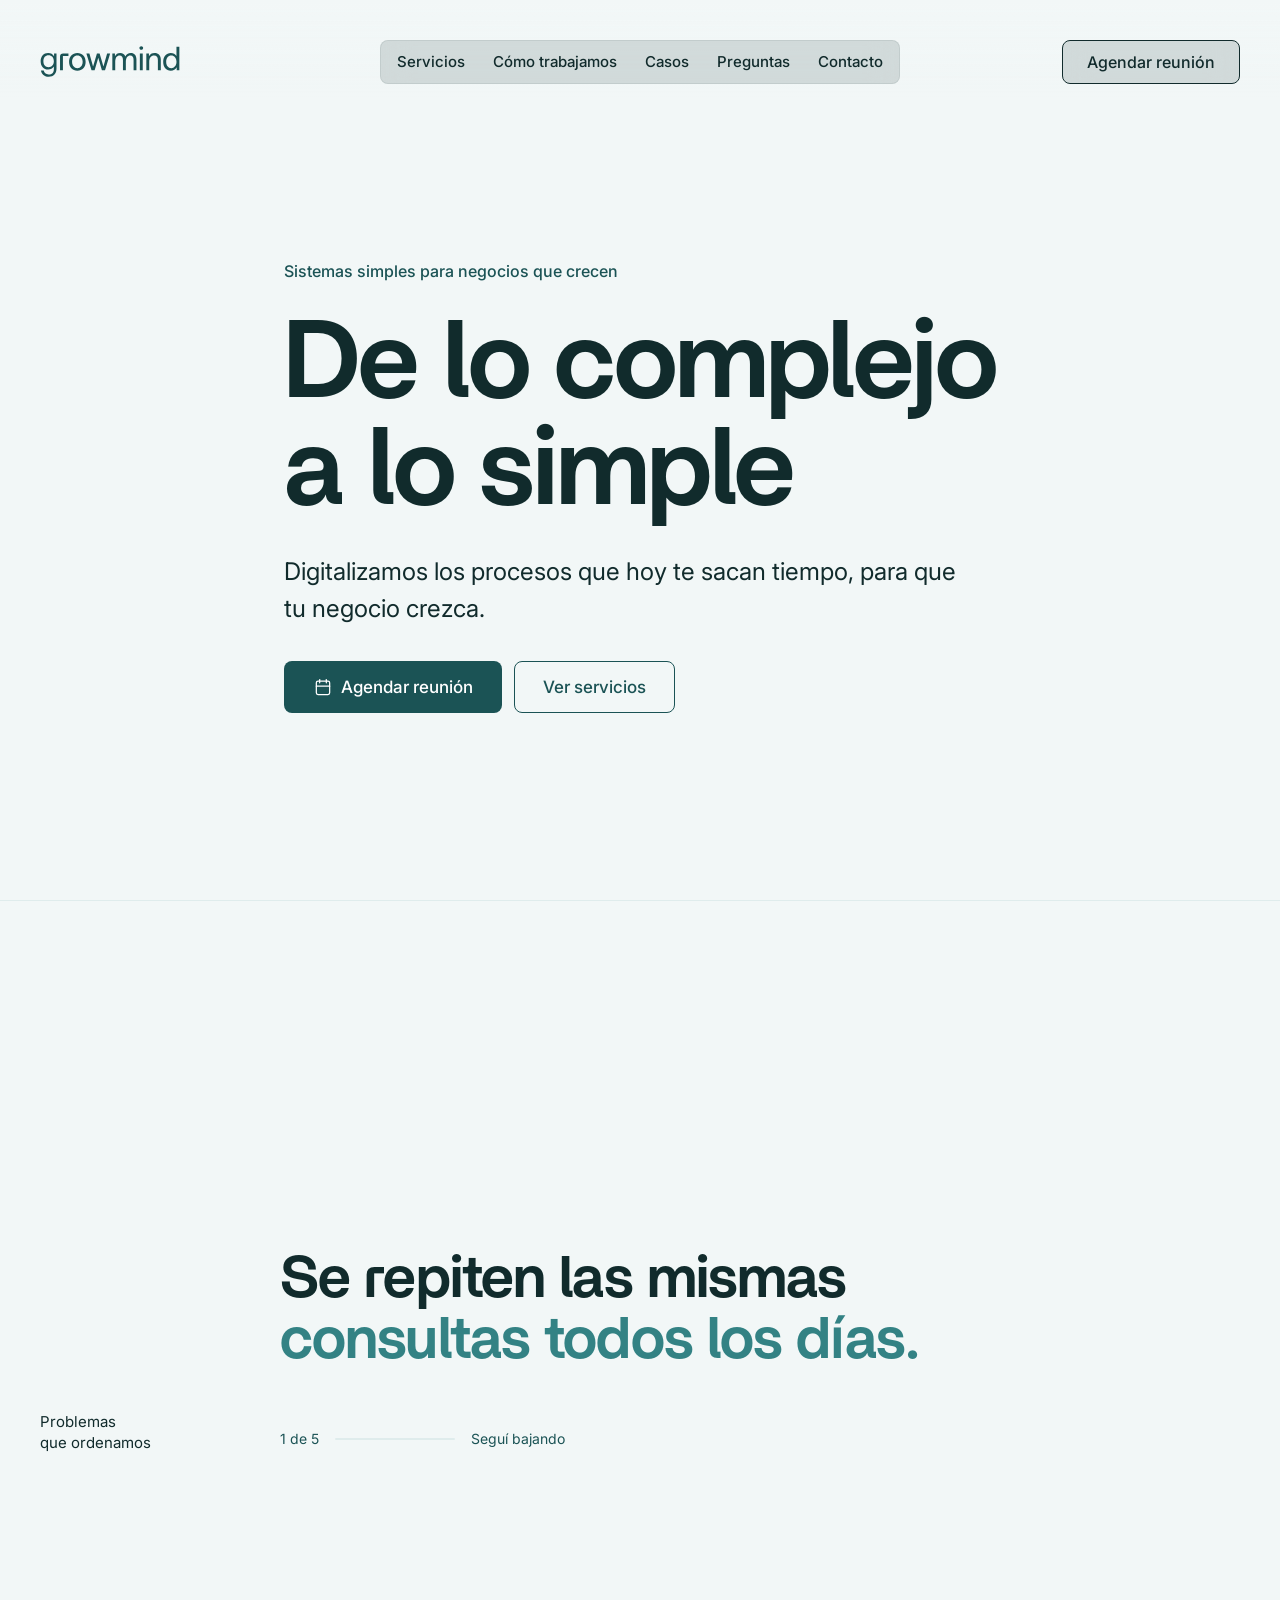
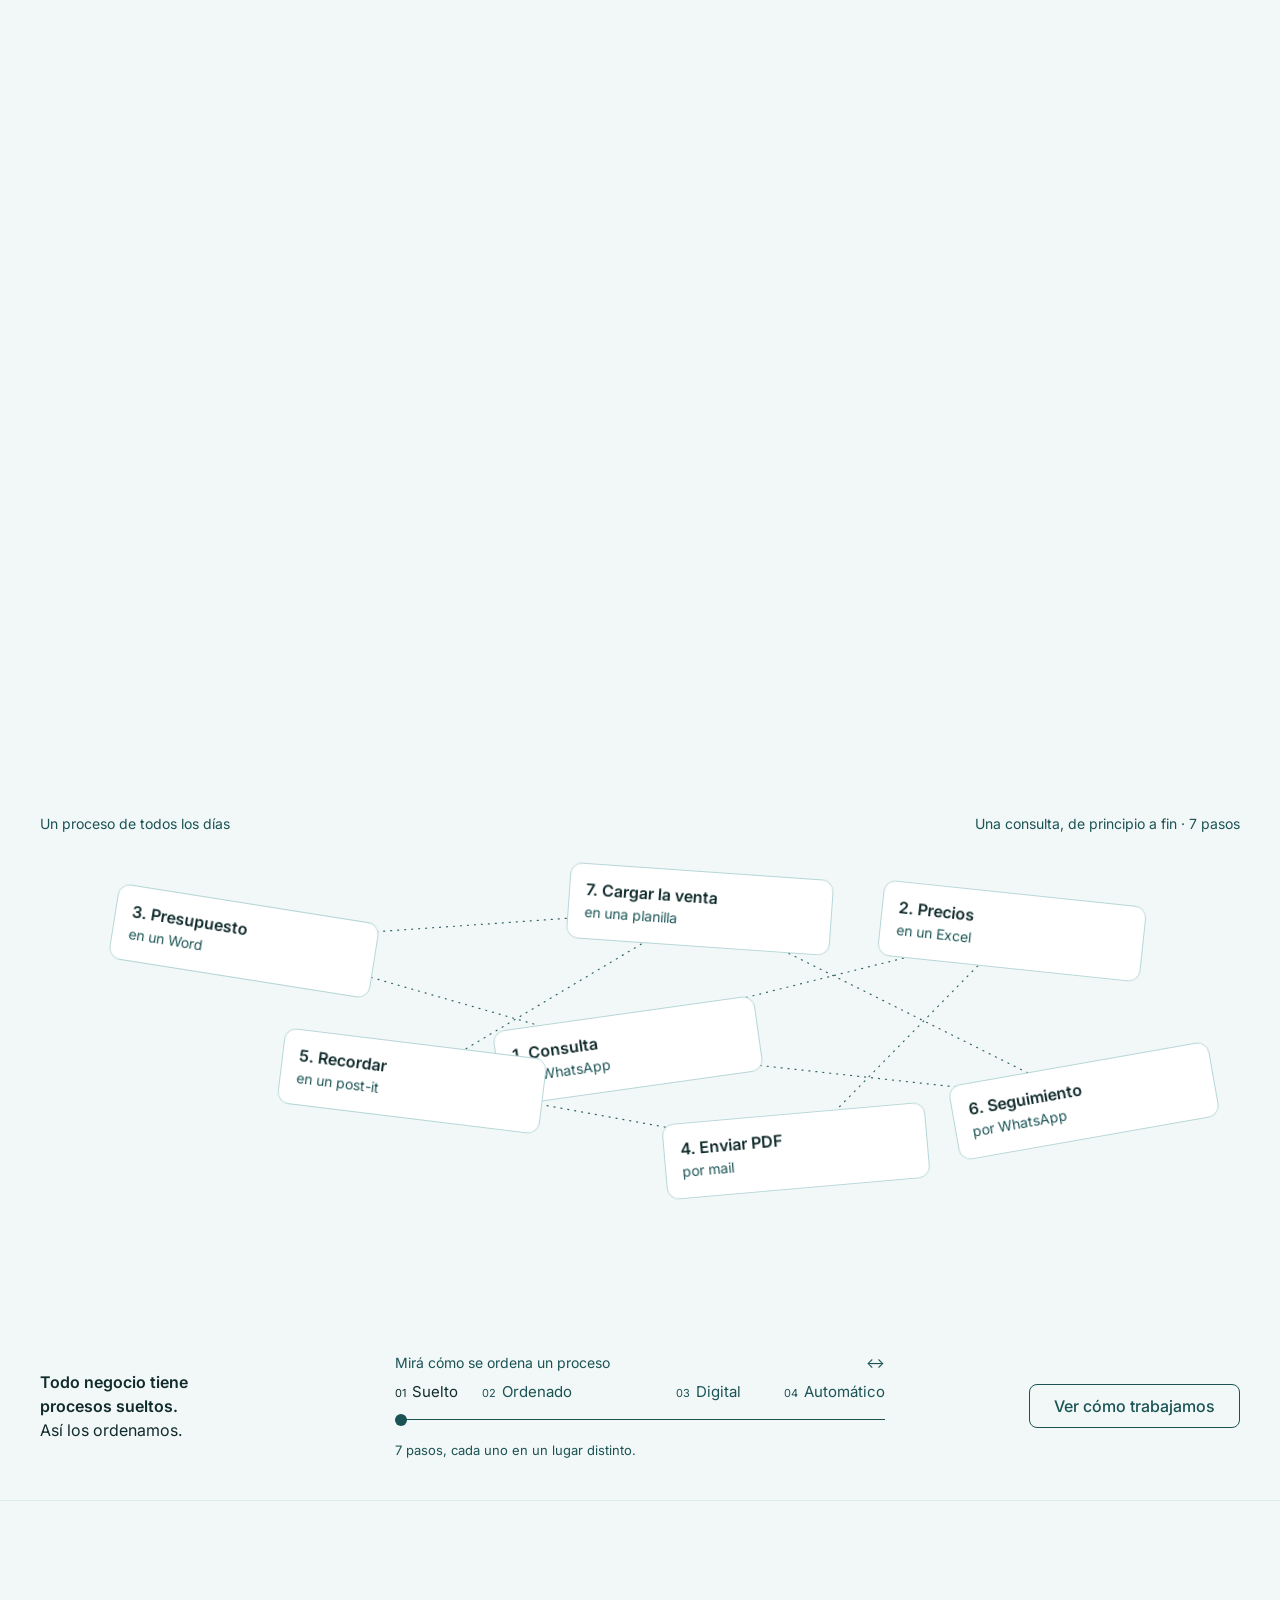
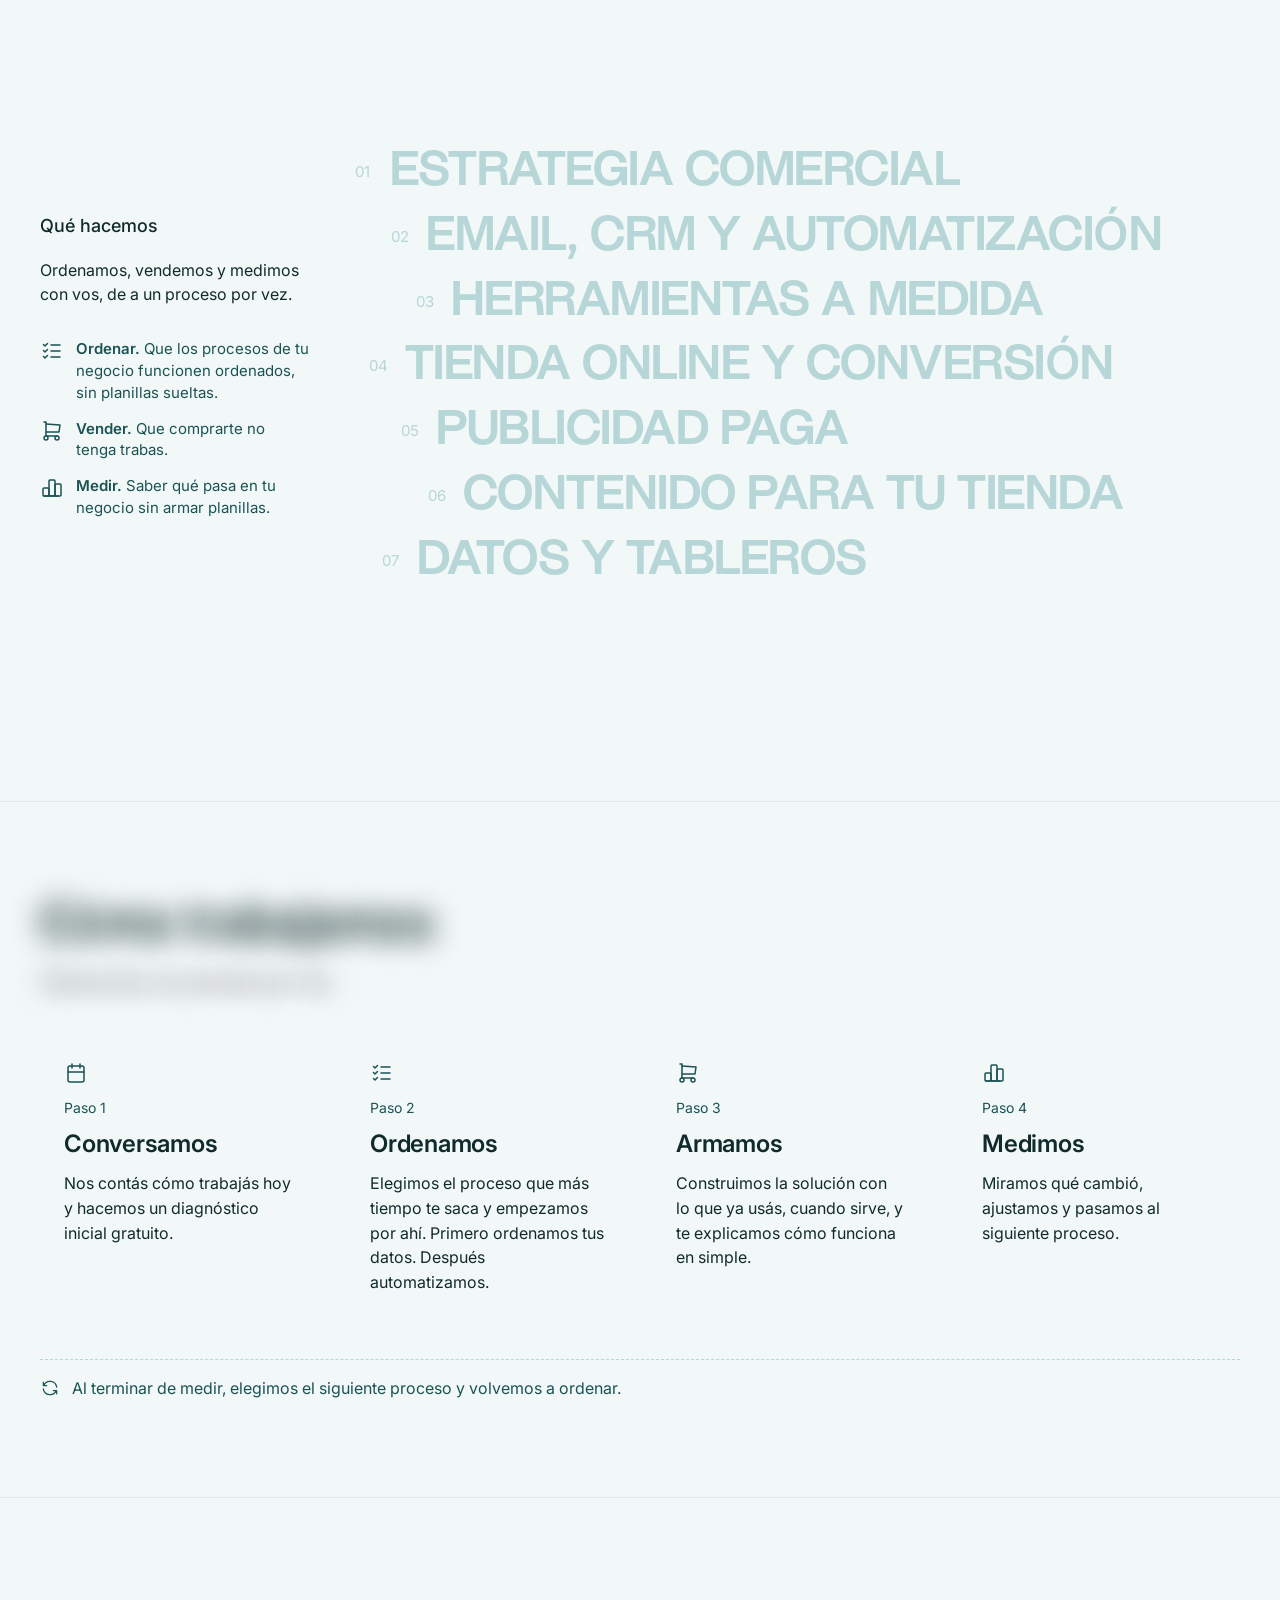
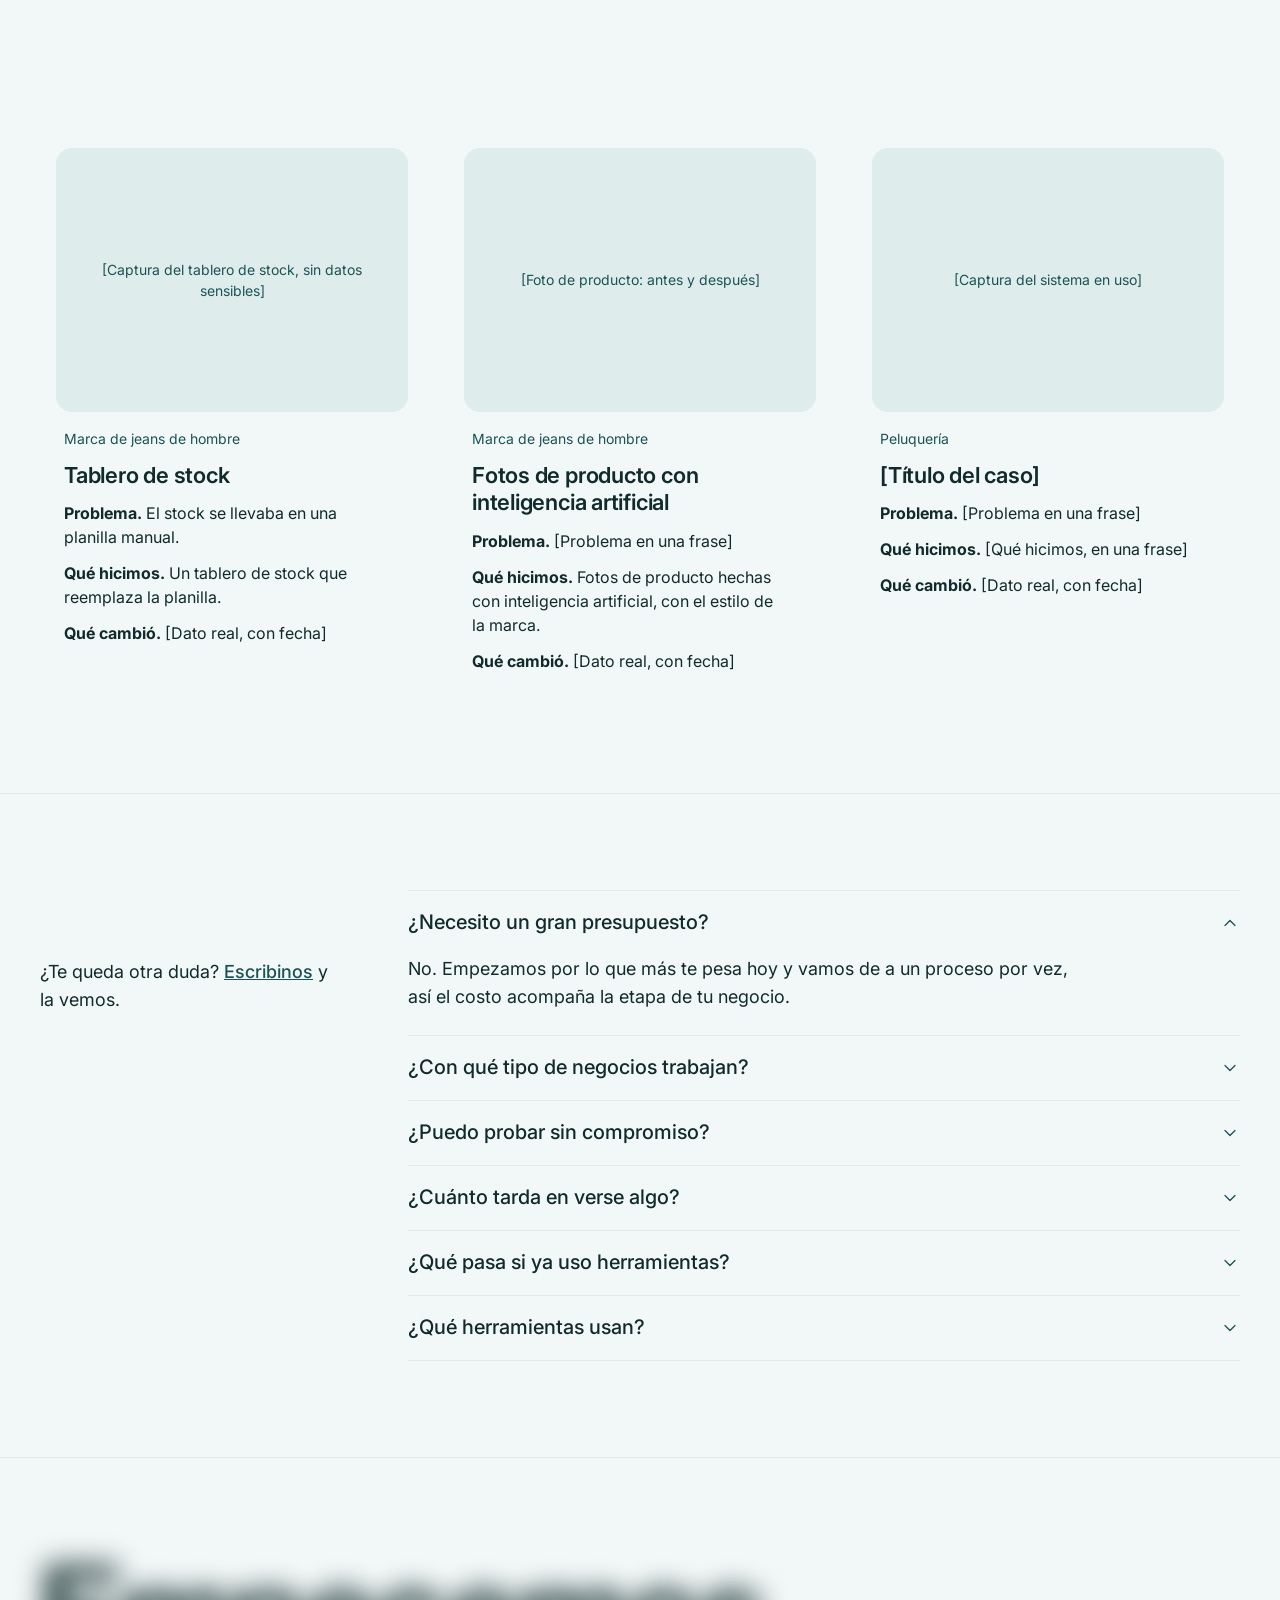
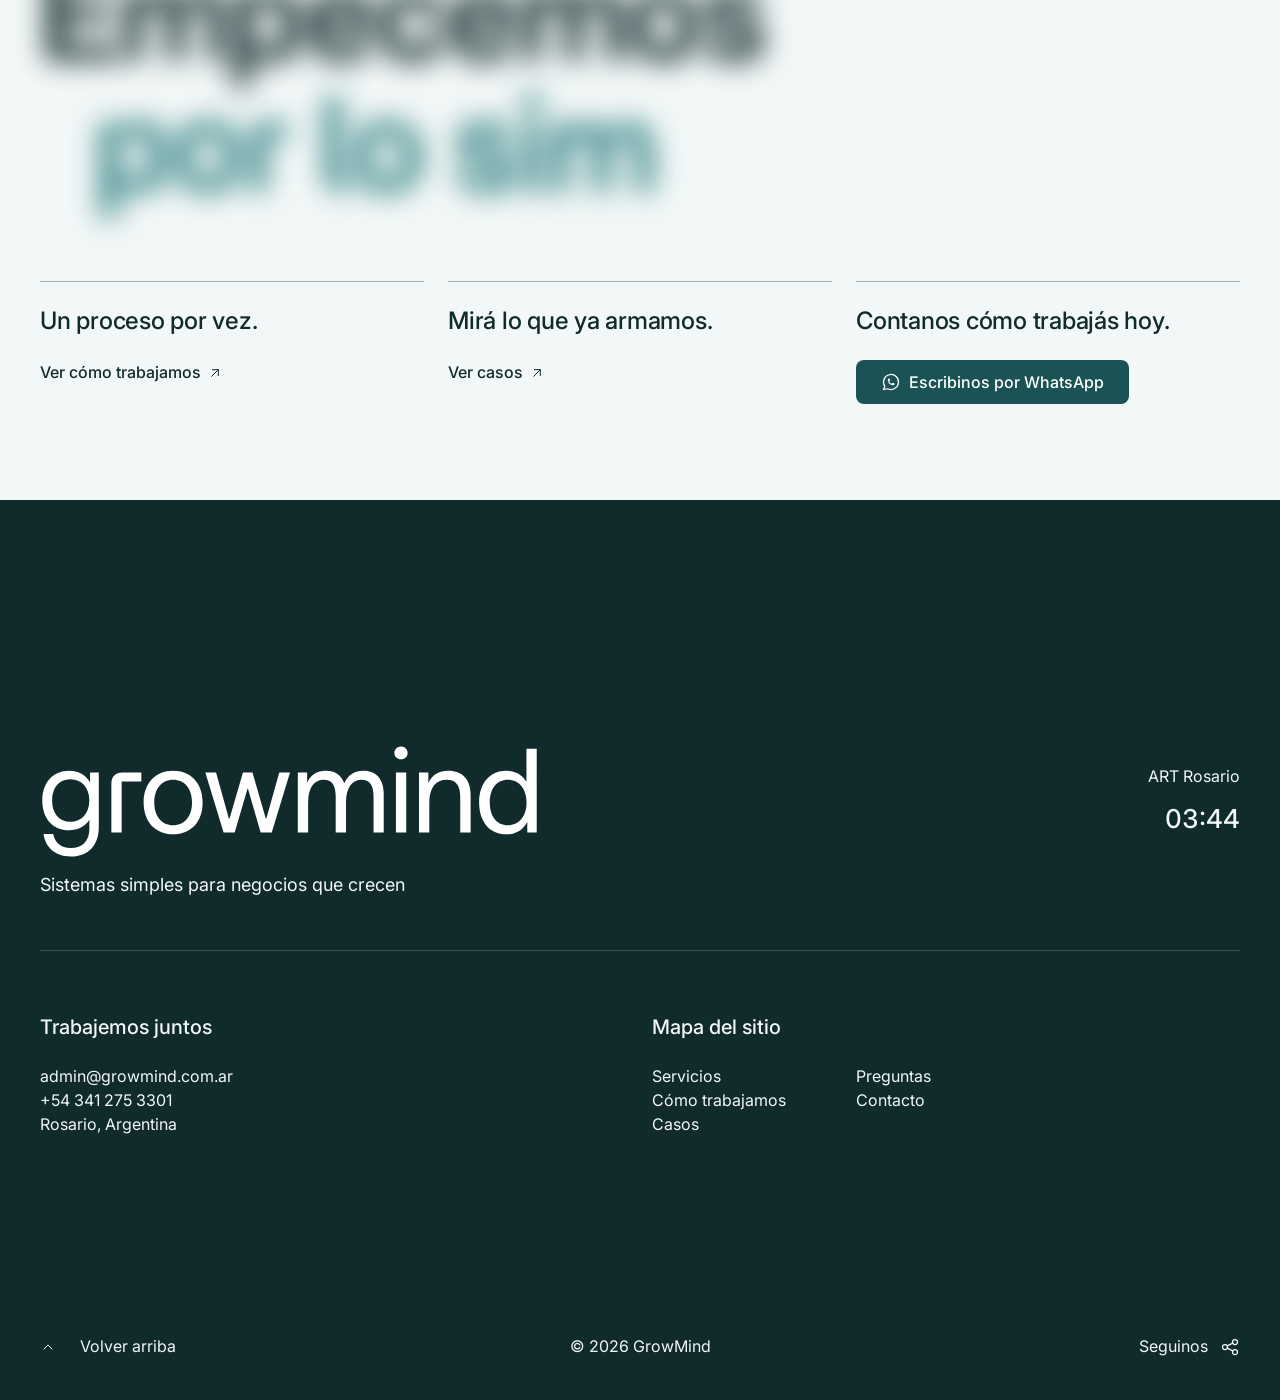
==== commit 2495ca3c: "Seguinos: Instagram y LinkedIn son enlaces a /# hasta tener las URL; README actualizado Co-Authored-" ====
--- a/index.html
+++ b/index.html
@@ -377,8 +377,8 @@
         <span class="follow-label">Seguinos</span>
         <svg class="icon follow-share" width="20" height="20" aria-hidden="true"><use href="#i-share"/></svg>
         <div class="follow-icons">
-          <span class="follow-link" tabindex="0" role="link" aria-disabled="true" aria-label="Instagram (enlace pendiente)" title="[Instagram: enlace pendiente]"><svg class="icon" width="20" height="20" aria-hidden="true"><use href="#i-instagram"/></svg></span>
-          <span class="follow-link" tabindex="0" role="link" aria-disabled="true" aria-label="LinkedIn (enlace pendiente)" title="[LinkedIn: enlace pendiente]"><svg class="icon" width="20" height="20" aria-hidden="true"><use href="#i-linkedin"/></svg></span>
+          <a class="follow-link" href="/#" aria-label="Instagram"><svg class="icon" width="20" height="20" aria-hidden="true"><use href="#i-instagram"/></svg></a>
+          <a class="follow-link" href="/#" aria-label="LinkedIn"><svg class="icon" width="20" height="20" aria-hidden="true"><use href="#i-linkedin"/></svg></a>
         </div>
       </div>
     </div>
--- a/assets/css/style.css
+++ b/assets/css/style.css
@@ -265,15 +265,15 @@
 
 /* Servicios */
 .services { position: relative; border-top: 1px solid var(--p100); }
-.js .services { height: var(--svc-h, 3000px); }
+.services { height: auto; }
 .svc-stage {
   position: relative; display: grid; grid-template-columns: minmax(0, .7fr) minmax(0, 2.3fr);
   column-gap: 24px; padding: 0 var(--margin); max-width: calc(var(--container) + var(--margin) * 2); margin: 0 auto;
   min-height: 560px;
 }
-.js .svc-stage { position: sticky; top: 0; height: 100vh; height: 100svh; min-height: 0; overflow: hidden; }
+.svc-stage { align-items: center; min-height: 100vh; min-height: 100svh; padding-top: 110px; padding-bottom: 80px; box-sizing: border-box; }
 .svc-left { padding: 96px 0; display: flex; flex-direction: column; gap: 20px; max-width: 360px; }
-.js .svc-left { padding: 0; margin-top: calc(50svh - .75em); align-self: start; }
+.js .svc-left { padding: 0; margin-top: 0; align-self: center; }
 .svc-left h2 { font-family: var(--sans); font-size: 18px; font-weight: 500; line-height: 1.4; letter-spacing: 0; color: var(--p900); }
 .svc-lead { font-size: 16px; line-height: 1.5; color: var(--p900); }
 .lines { display: flex; flex-direction: column; gap: 14px; margin-top: 12px; }
@@ -285,17 +285,17 @@
 .svc-list { display: flex; flex-direction: column; }
 .svc-name {
   display: block; width: fit-content; max-width: 100%; padding: 0; background: none; border: 0; text-align: left; cursor: default;
-  font-family: var(--display); font-size: clamp(34px, 4.1vw, 58px); font-weight: 600; letter-spacing: -0.01em;
+  font-family: var(--display); font-size: clamp(28px, 3.8vw, 54px); text-transform: uppercase; font-weight: 600; letter-spacing: -0.01em;
   line-height: 1.3; white-space: nowrap; color: var(--p200); transition: color .2s; will-change: color;
 }
 .svc-line { align-self: flex-start; display: inline-block; font-size: 13px; font-weight: 500; color: var(--p800); background: var(--p100); border-radius: var(--r-md); padding: 4px 10px; }
 .svc-detail { display: flex; flex-direction: column; gap: 10px; padding: 8px 0 32px; max-width: 40em; font-size: 16px; line-height: 1.5; }
 
 /* Con JS: lista continua de tres copias */
-.js .svc-right { height: 100%; overflow: hidden; }
+.js .svc-right { height: auto; overflow: visible; }
 .js .marker { display: none; }
 .js .track { will-change: transform; }
-.js .svc-list li, .js .svc-list-copy li { height: var(--row-h, 56px); }
+.js .svc-list li { height: auto; padding: 2px 0; }
 /* Servicios: nombres grandes, numerados y escalonados; todos iguales, y el que tiene el puntero se oscurece */
 .svc-name, .svc-copy-name { margin-left: var(--ind, 0); position: relative; }
 .svc-name:hover, .svc-name:focus-visible, .svc-copy-name:hover { color: var(--p900); }
@@ -310,8 +310,8 @@
 .svc-list li:nth-child(7n + 6), .svc-list-copy li:nth-child(7n + 6) { --ind: 1.5em; }
 .svc-list li:nth-child(7n + 7), .svc-list-copy li:nth-child(7n + 7) { --ind: .55em; }
 .js .svc-detail { position: absolute; width: 1px; height: 1px; padding: 0; overflow: hidden; clip: rect(0 0 0 0); white-space: nowrap; }
-.js .svc-name, .svc-copy-name { line-height: var(--row-h, 56px); }
-.svc-copy-name { width: fit-content; max-width: 100%; position: relative; color: var(--p200); transition: color .2s; font-family: var(--display); font-size: clamp(34px, 4.1vw, 58px); font-weight: 600; letter-spacing: -0.01em; white-space: nowrap; display: block; height: var(--row-h, 56px); }
+.js .svc-name { line-height: 1.25; }
+.svc-copy-name { width: fit-content; max-width: 100%; position: relative; color: var(--p200); transition: color .2s; font-family: var(--display); font-size: clamp(28px, 3.8vw, 54px); text-transform: uppercase; font-weight: 600; letter-spacing: -0.01em; white-space: nowrap; display: block; height: var(--row-h, 56px); }
 
 .pop {
   position: absolute; z-index: 5; width: 520px; pointer-events: none; transform-origin: 0 0;
@@ -408,7 +408,7 @@
 .follow-share { transition: opacity .2s, transform .45s cubic-bezier(.65, 0, .35, 1); }
 .follow-icons { position: absolute; right: -12px; top: 0; display: flex; gap: 4px; pointer-events: none; }
 .follow-link {
-  width: 44px; height: 44px; border-radius: 50%; display: grid; place-items: center; cursor: default;
+  width: 44px; height: 44px; border-radius: 50%; display: grid; place-items: center; cursor: pointer;
   color: var(--p50); border: 1.5px solid transparent;
   opacity: 0; transform: translateX(16px) scale(.6);
   transition: opacity .15s, transform .3s cubic-bezier(.65, 0, .35, 1), border-color .1s;
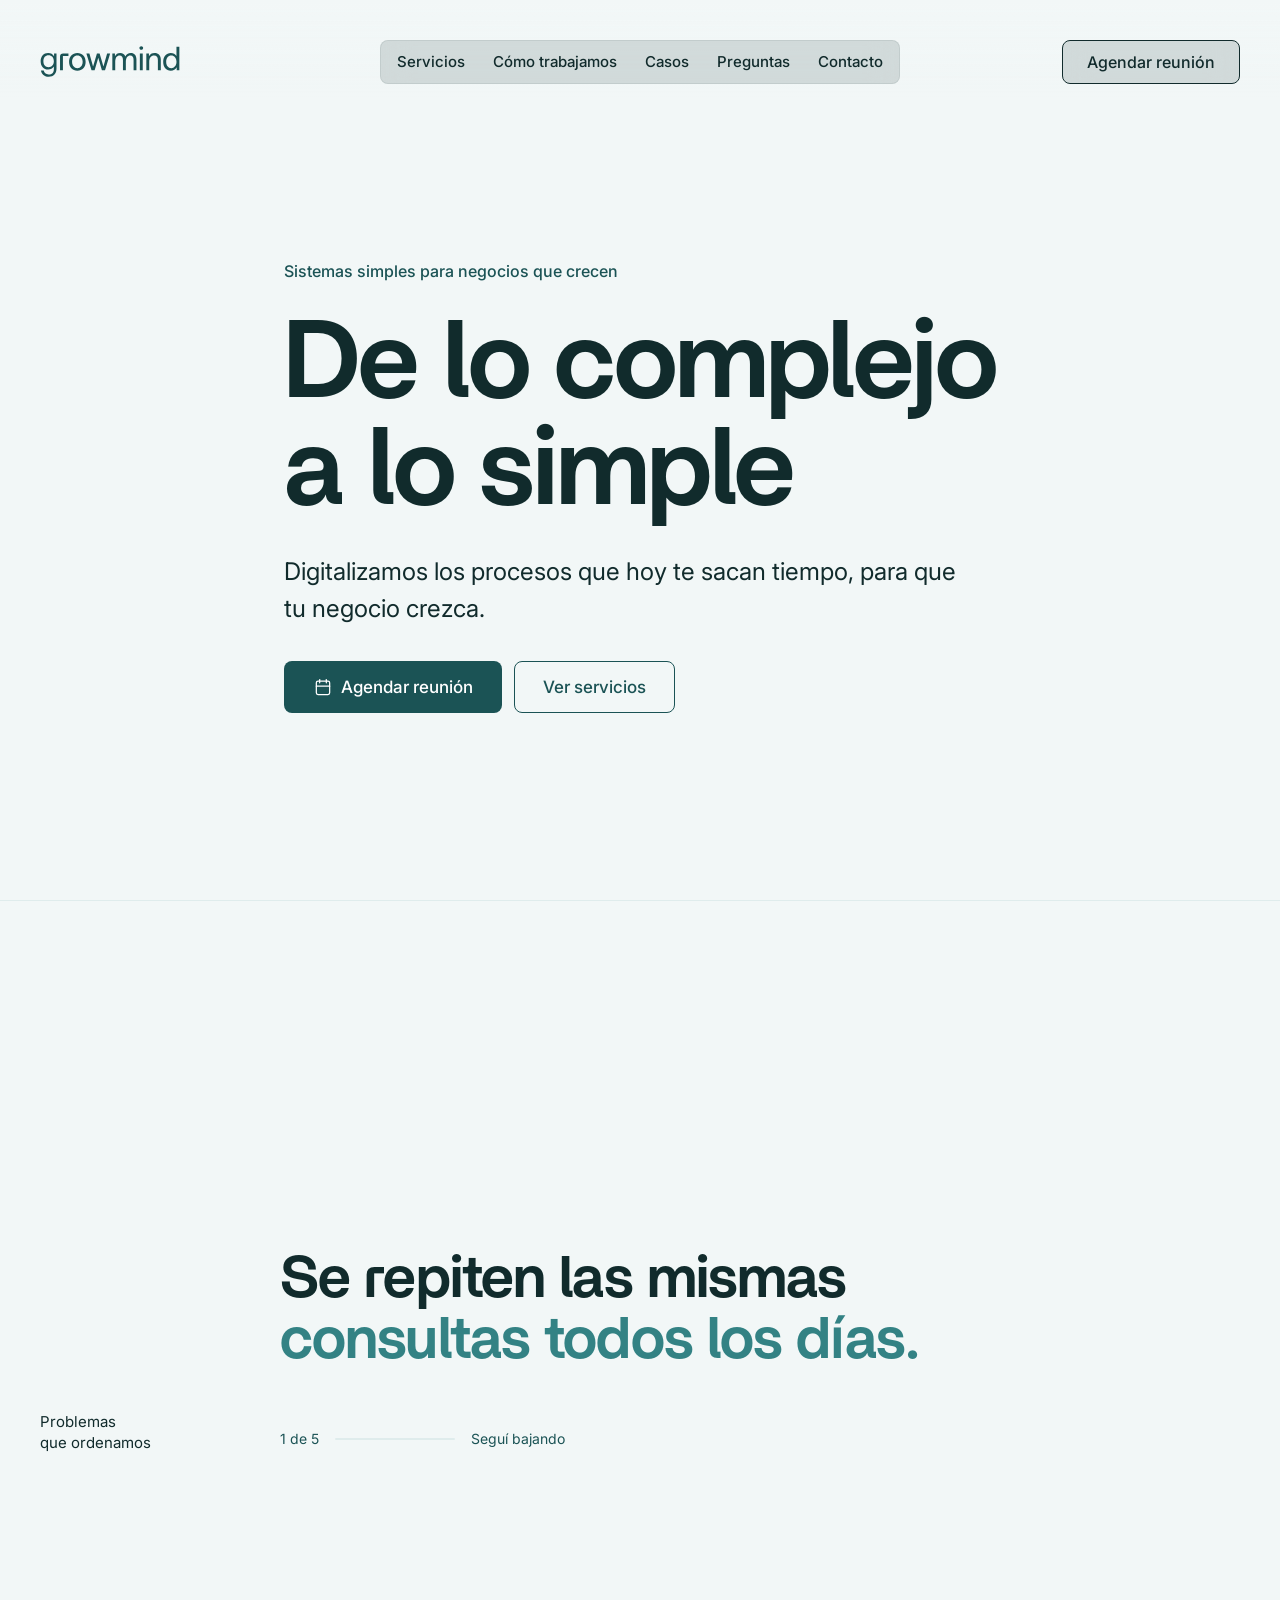
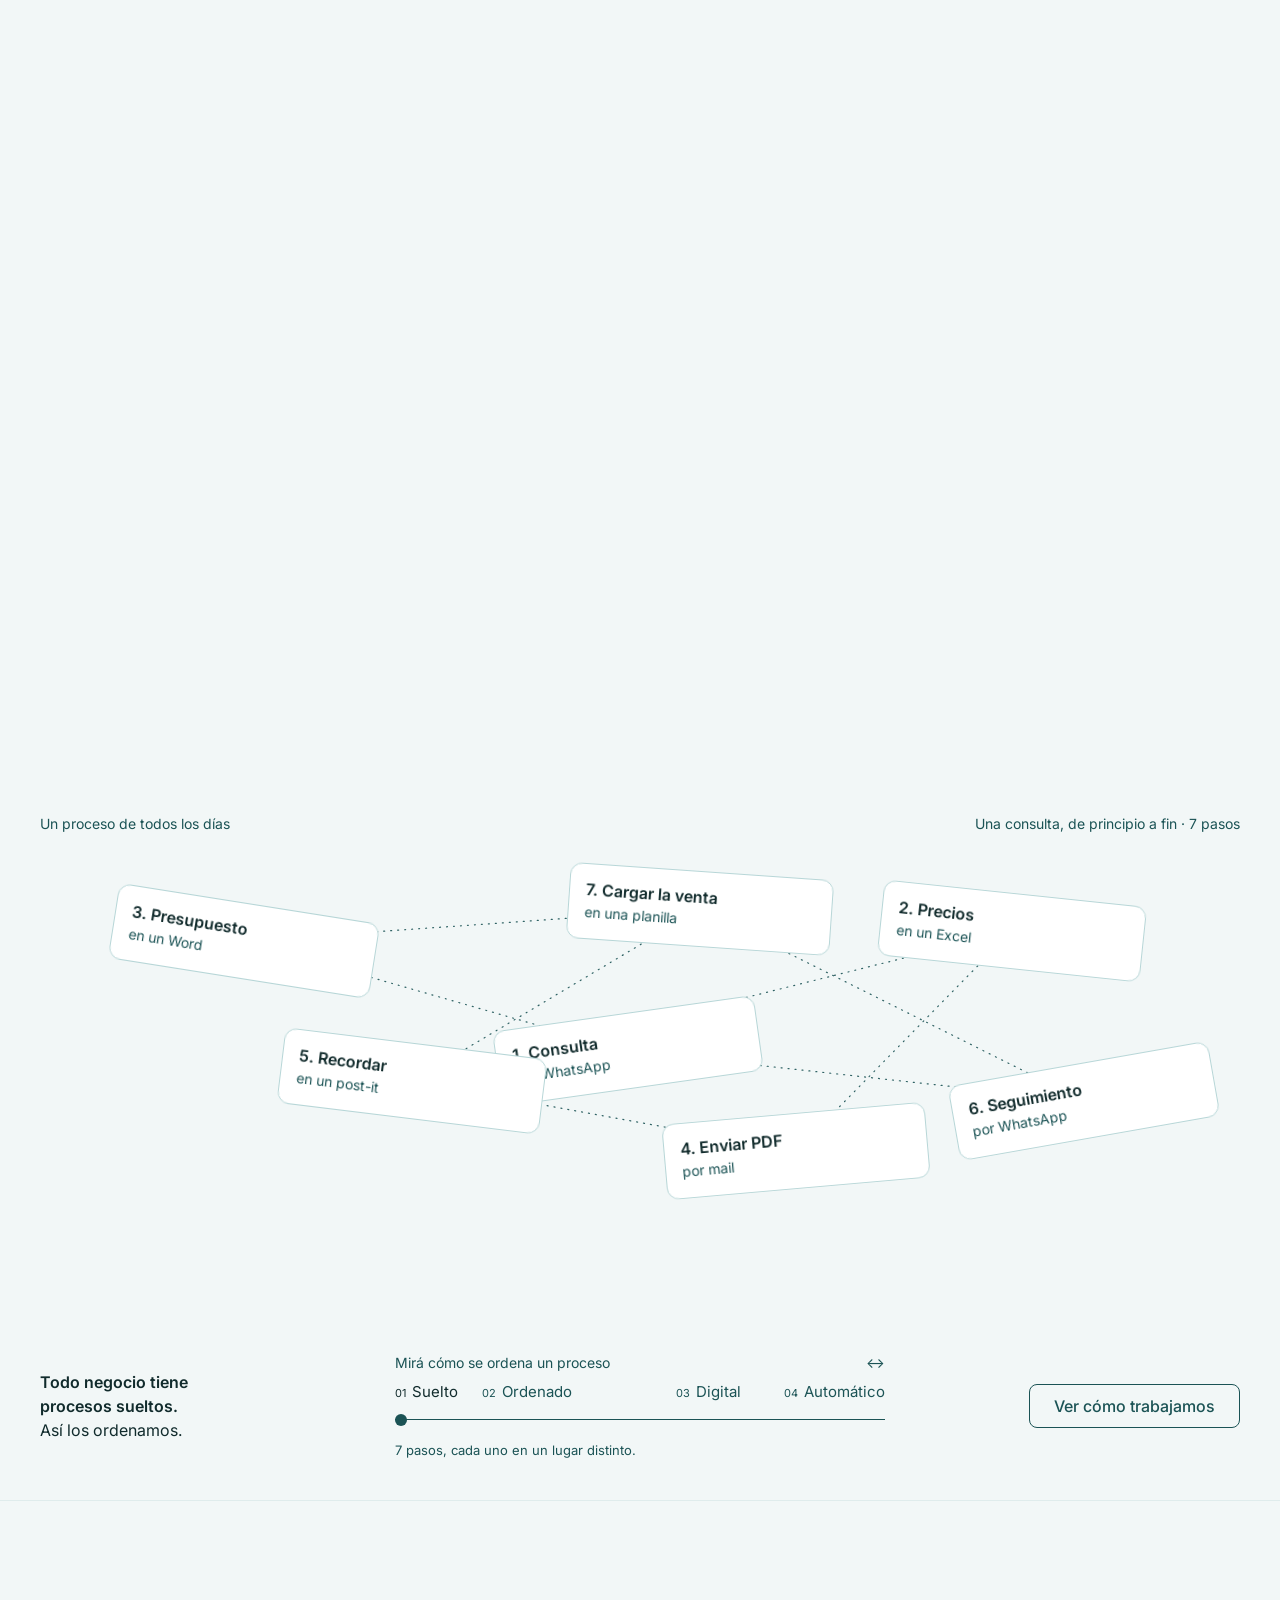
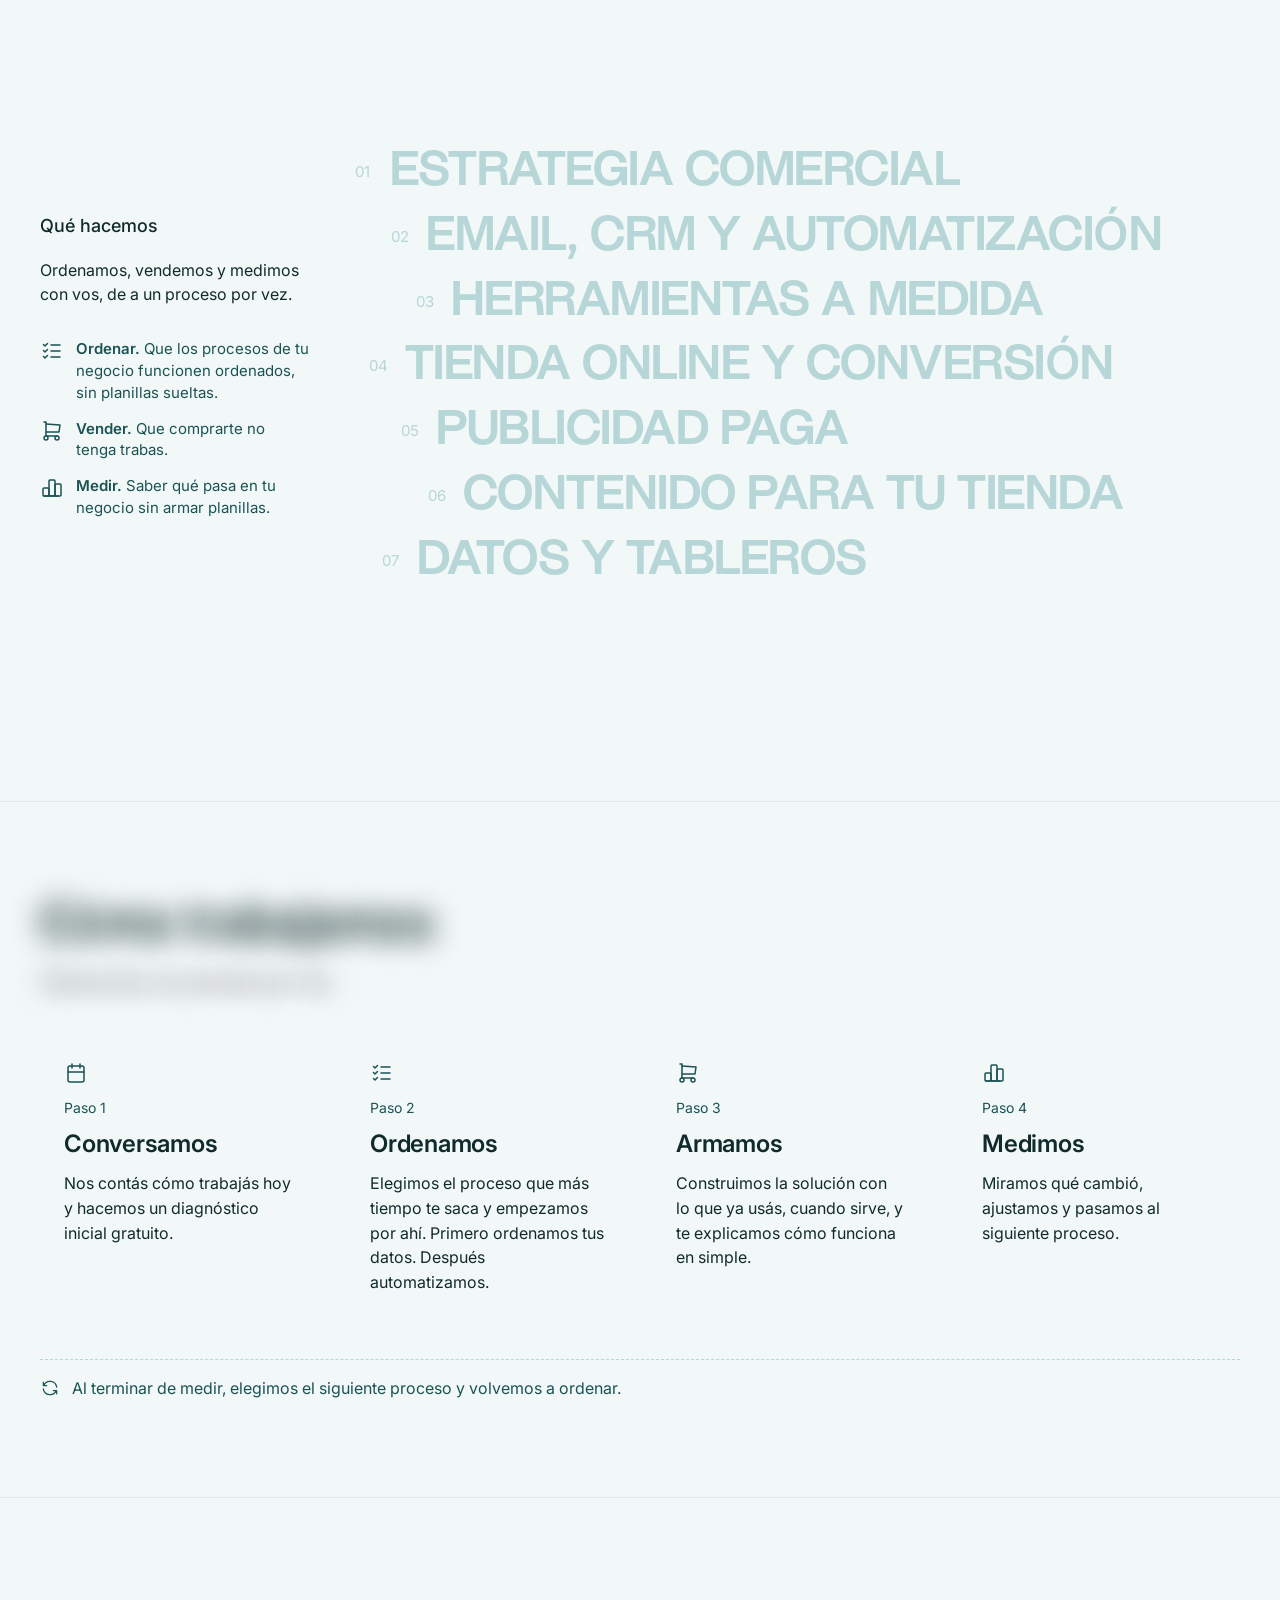
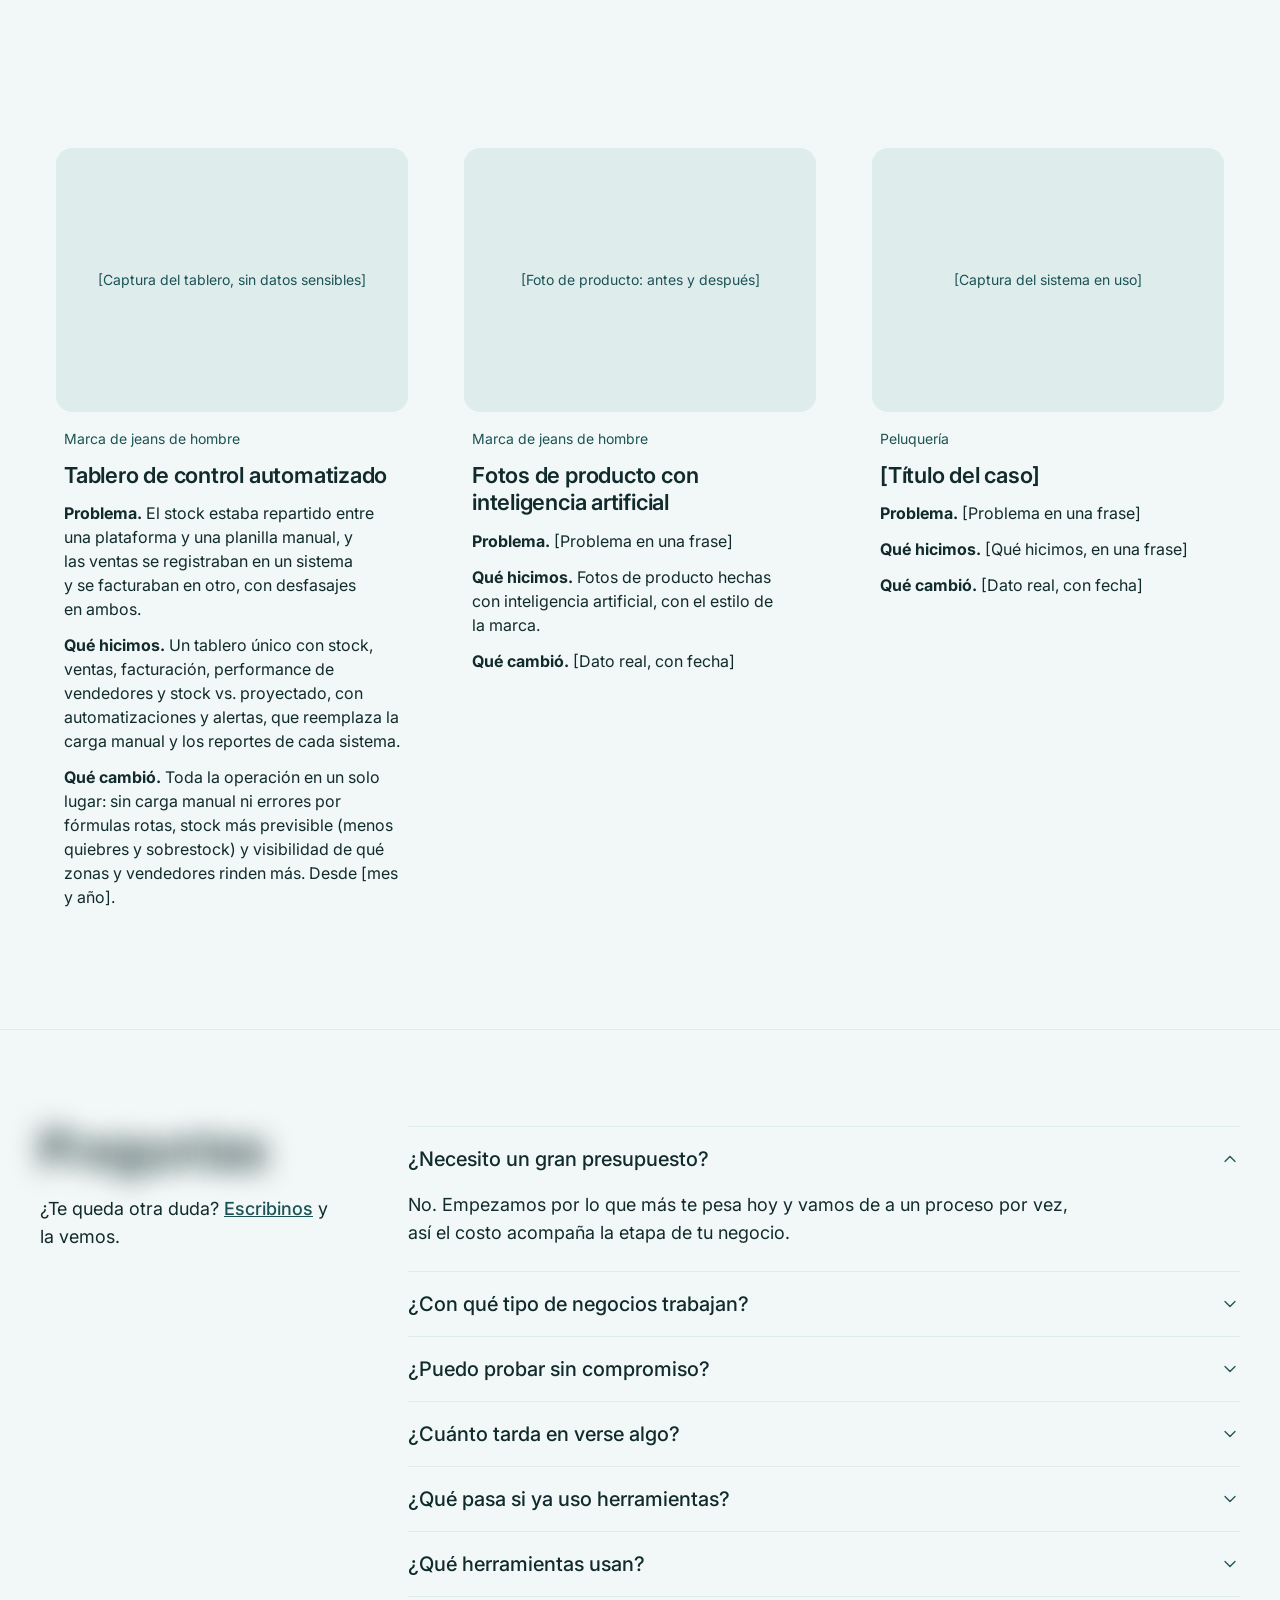
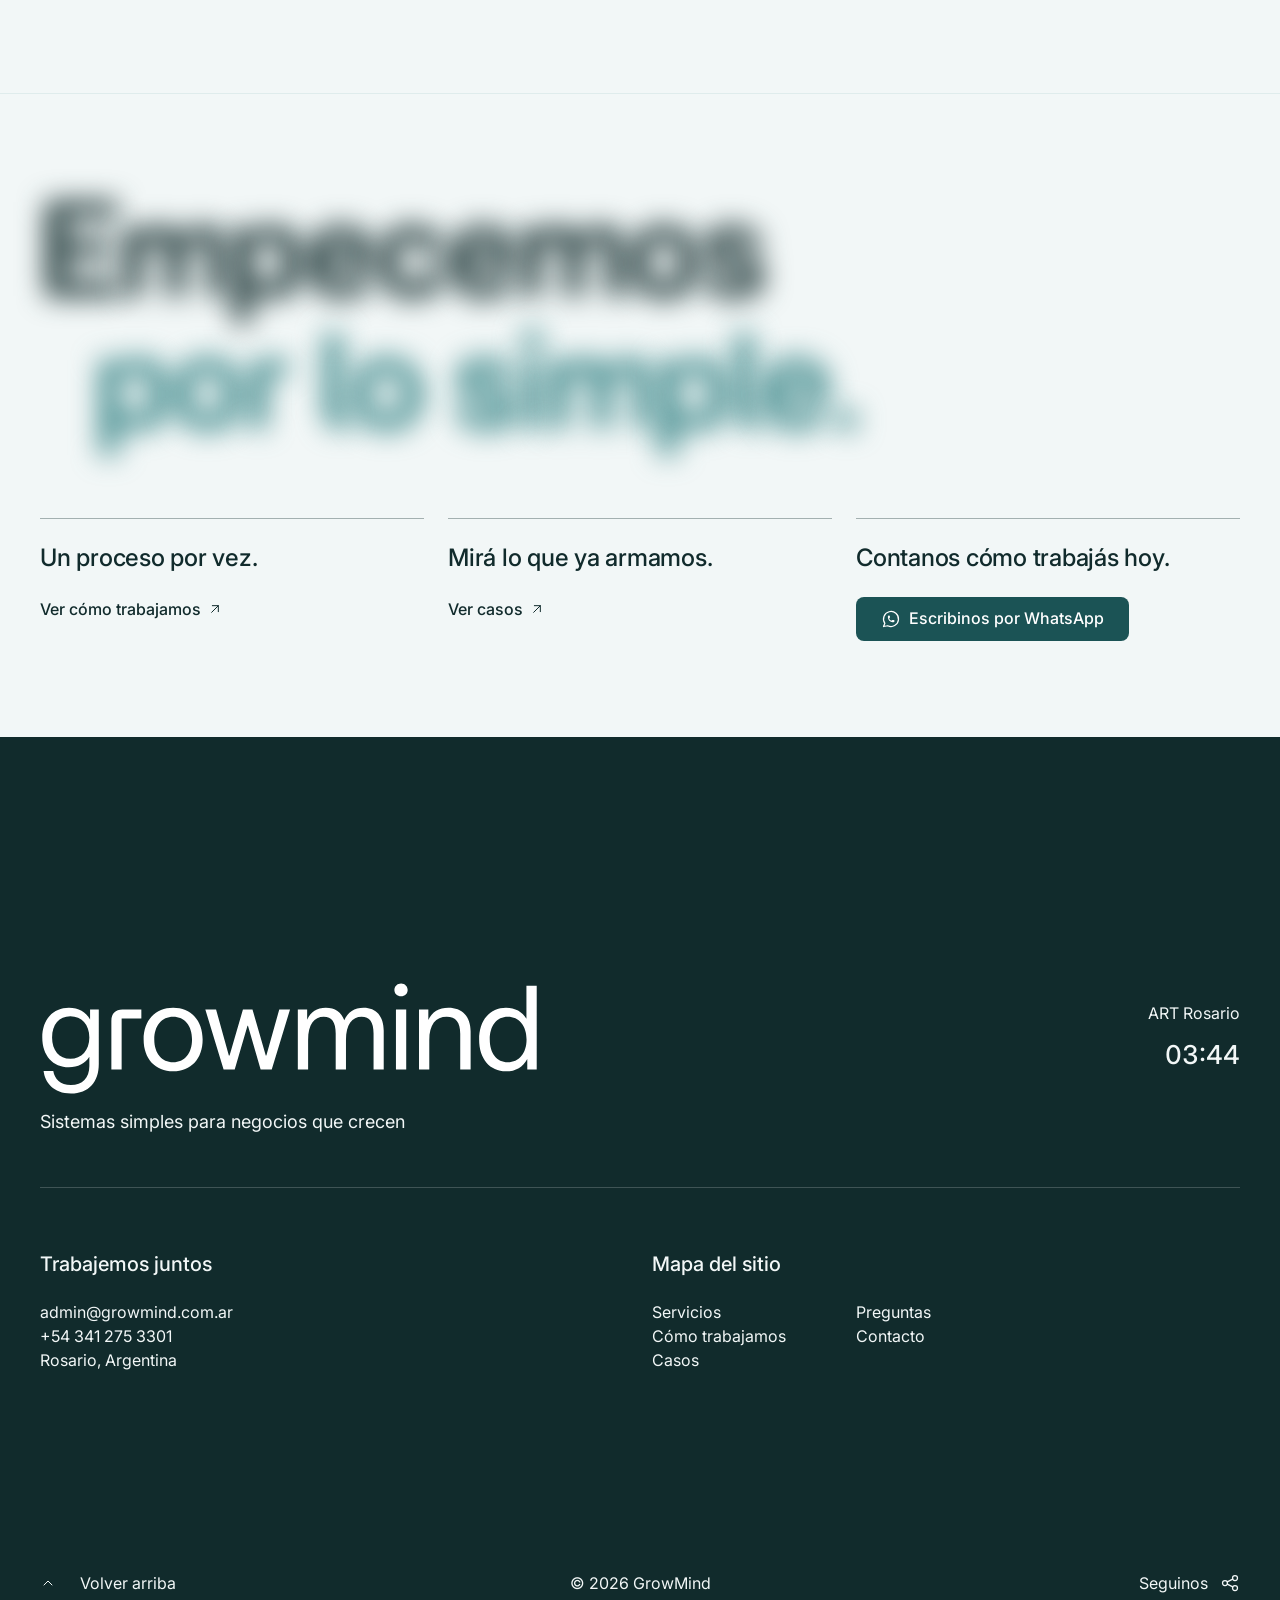
==== commit ecb996e4: "Trabajo: caso 1 (Tablero de control automatizado) con el texto real Co-Authored-By: Claude Sonnet 5." ====
--- a/index.html
+++ b/index.html
@@ -9,7 +9,10 @@
 <meta property="og:title" content="GrowMind - Sistemas simples para negocios que crecen">
 <meta property="og:description" content="Ayudamos a emprendedores y PYMEs a ordenar su tienda, sus ventas y sus datos.">
 <meta property="og:locale" content="es_AR">
-<!-- Pendiente: og:image (1200 x 630 px, logo blanco sobre petróleo con "De lo complejo a lo simple") -->
+<meta property="og:image" content="https://growmind.com.ar/assets/img/og-image.png">
+<meta property="og:image:width" content="1200">
+<meta property="og:image:height" content="630">
+<meta name="twitter:card" content="summary_large_image">
 <meta name="theme-color" content="#F2F7F7">
 <link rel="icon" href="assets/img/favicon.svg" type="image/svg+xml">
 <link rel="preconnect" href="https://fonts.googleapis.com">
@@ -245,13 +248,13 @@
     </div>
     <div class="cases">
       <article class="card case">
-        <div class="ph">[Captura del tablero de stock, sin datos sensibles]</div>
+        <div class="ph">[Captura del tablero, sin datos sensibles]</div>
         <div class="case-body">
           <span class="case-client">Marca de jeans de hombre</span>
-          <h3>Tablero de stock</h3>
-          <p><strong>Problema.</strong> El stock se llevaba en una planilla manual.</p>
-          <p><strong>Qué hicimos.</strong> Un tablero de stock que reemplaza la planilla.</p>
-          <p><strong>Qué cambió.</strong> [Dato real, con fecha]</p>
+          <h3>Tablero de control automatizado</h3>
+          <p><strong>Problema.</strong> El stock estaba repartido entre una plataforma y una planilla manual, y las ventas se registraban en un sistema y se facturaban en otro, con desfasajes en ambos.</p>
+          <p><strong>Qué hicimos.</strong> Un tablero único con stock, ventas, facturación, performance de vendedores y stock vs. proyectado, con automatizaciones y alertas, que reemplaza la carga manual y los reportes de cada sistema.</p>
+          <p><strong>Qué cambió.</strong> Toda la operación en un solo lugar: sin carga manual ni errores por fórmulas rotas, stock más previsible (menos quiebres y sobrestock) y visibilidad de qué zonas y vendedores rinden más. Desde [mes y año].</p>
         </div>
       </article>
       <article class="card case">
@@ -377,8 +380,8 @@
         <span class="follow-label">Seguinos</span>
         <svg class="icon follow-share" width="20" height="20" aria-hidden="true"><use href="#i-share"/></svg>
         <div class="follow-icons">
-          <a class="follow-link" href="/#" aria-label="Instagram"><svg class="icon" width="20" height="20" aria-hidden="true"><use href="#i-instagram"/></svg></a>
-          <a class="follow-link" href="/#" aria-label="LinkedIn"><svg class="icon" width="20" height="20" aria-hidden="true"><use href="#i-linkedin"/></svg></a>
+          <a class="follow-link" href="#" aria-label="Instagram"><svg class="icon" width="20" height="20" aria-hidden="true"><use href="#i-instagram"/></svg></a>
+          <a class="follow-link" href="#" aria-label="LinkedIn"><svg class="icon" width="20" height="20" aria-hidden="true"><use href="#i-linkedin"/></svg></a>
         </div>
       </div>
     </div>
--- a/assets/css/style.css
+++ b/assets/css/style.css
@@ -400,7 +400,7 @@
 .site-footer a:hover { text-decoration: underline; }
 .muted { color: var(--p50); }
 .foot-bar { margin-top: auto; display: grid; grid-template-columns: 1fr auto 1fr; align-items: center; gap: 16px; font-size: 16px; color: var(--p50); }
-.foot-bar a { justify-self: start; display: inline-flex; align-items: center; gap: 24px; min-height: 44px; }
+.foot-bar > a { justify-self: start; display: inline-flex; align-items: center; gap: 24px; min-height: 44px; }
 
 /* Seguinos: al pasar el puntero (o enfocar) se abren las redes */
 .follow { position: relative; justify-self: end; display: flex; align-items: center; gap: 12px; min-height: 44px; }
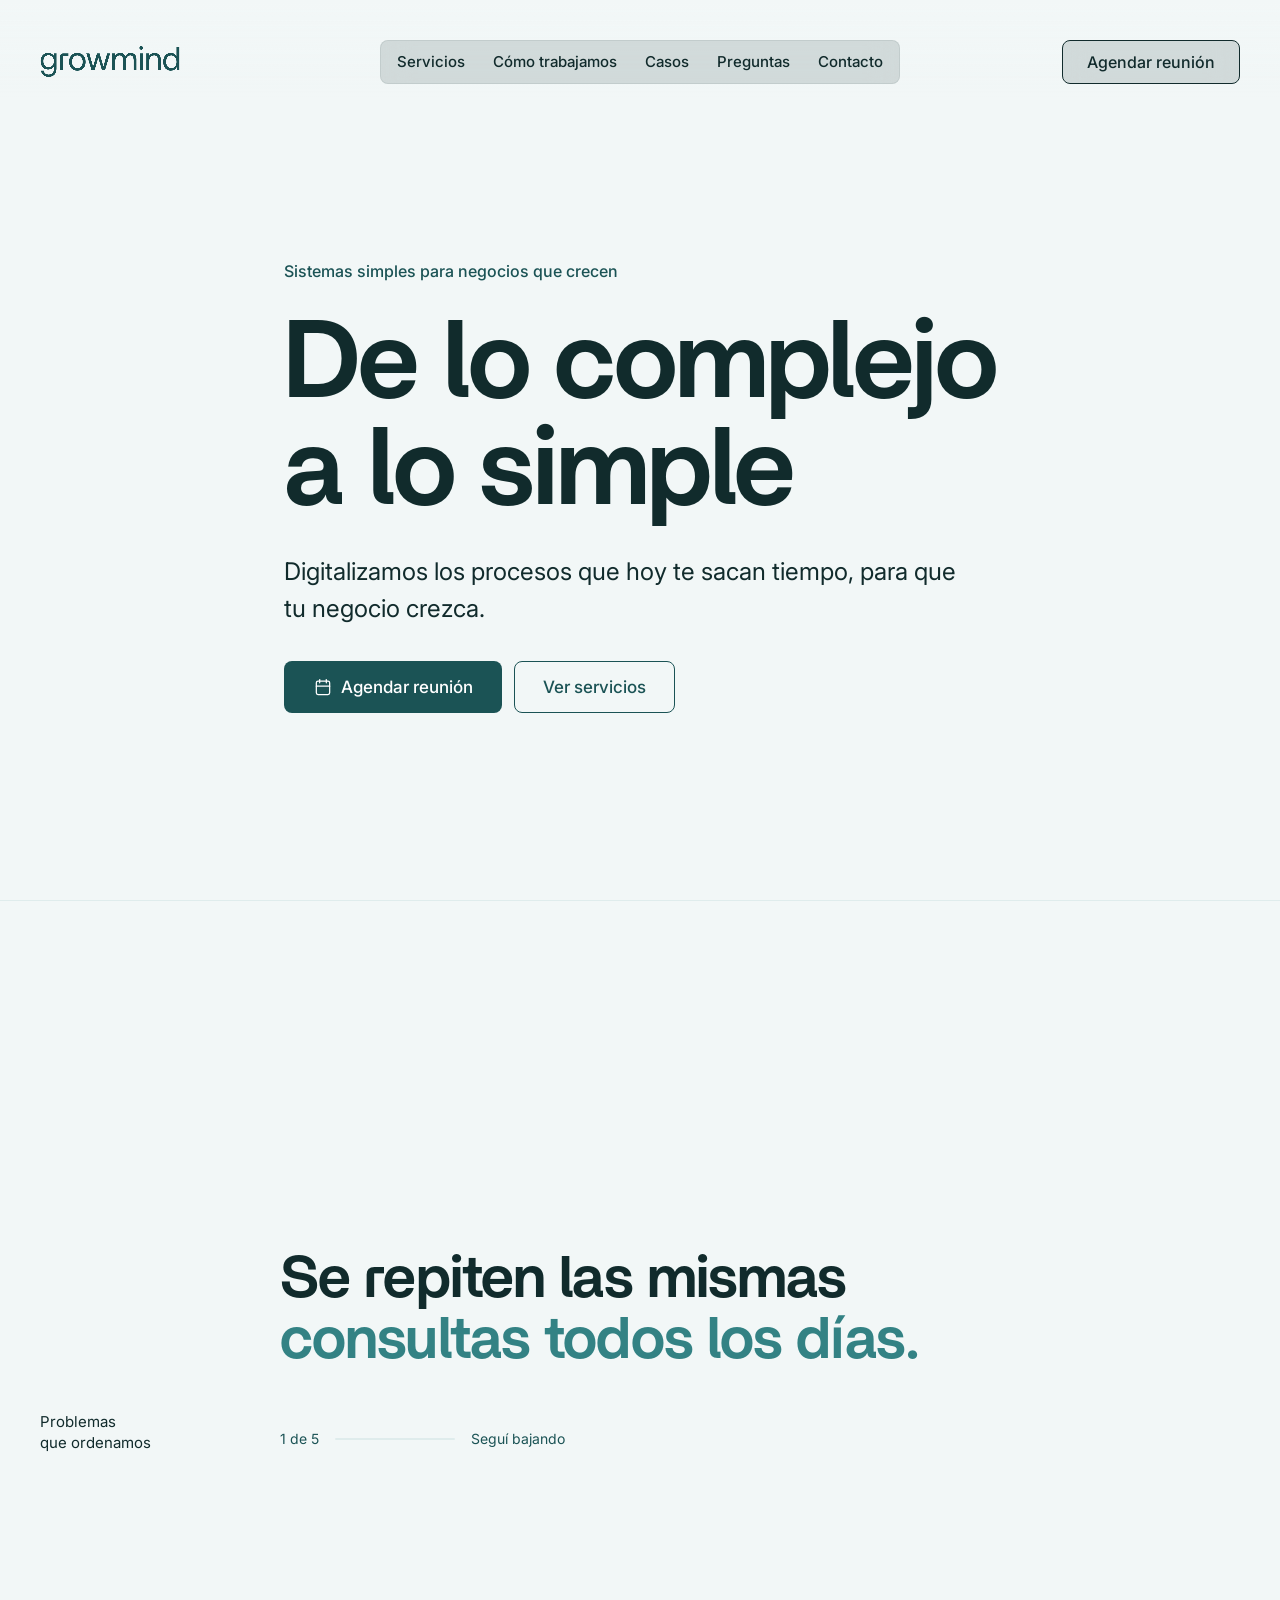
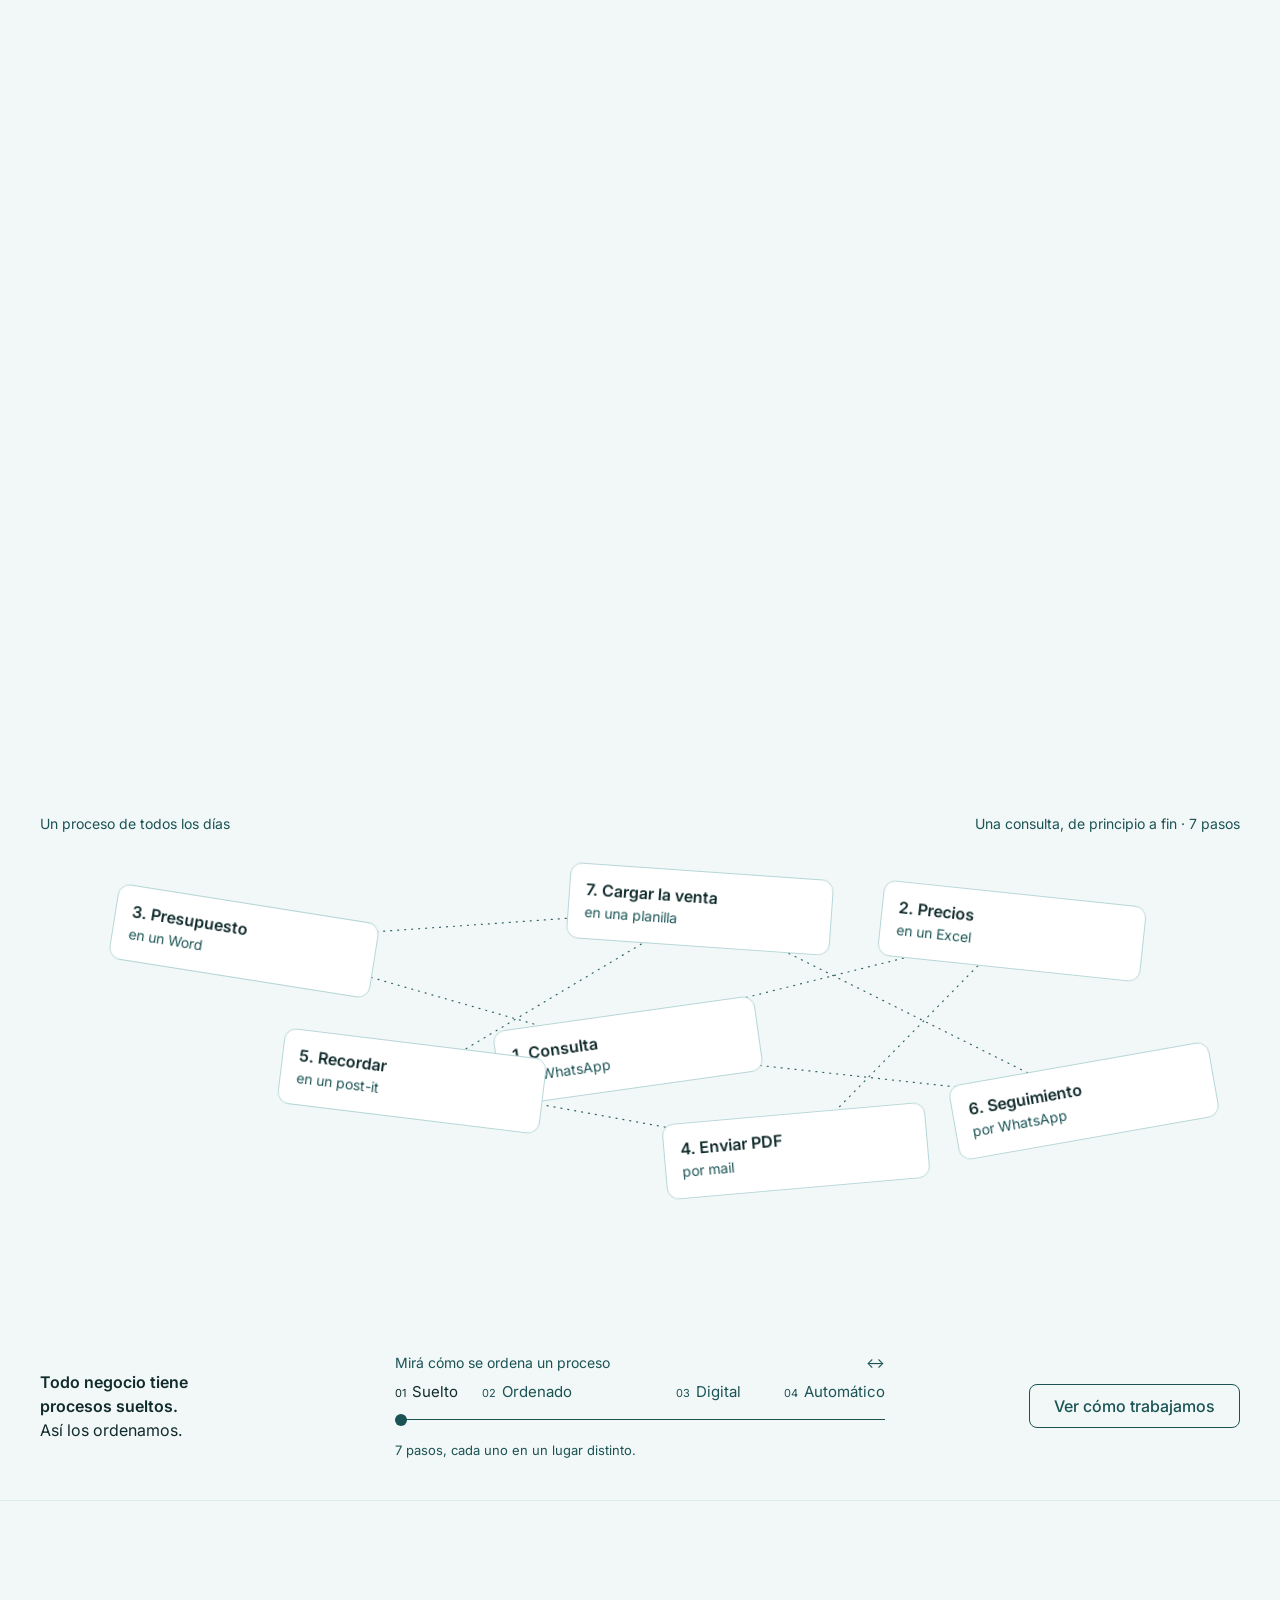
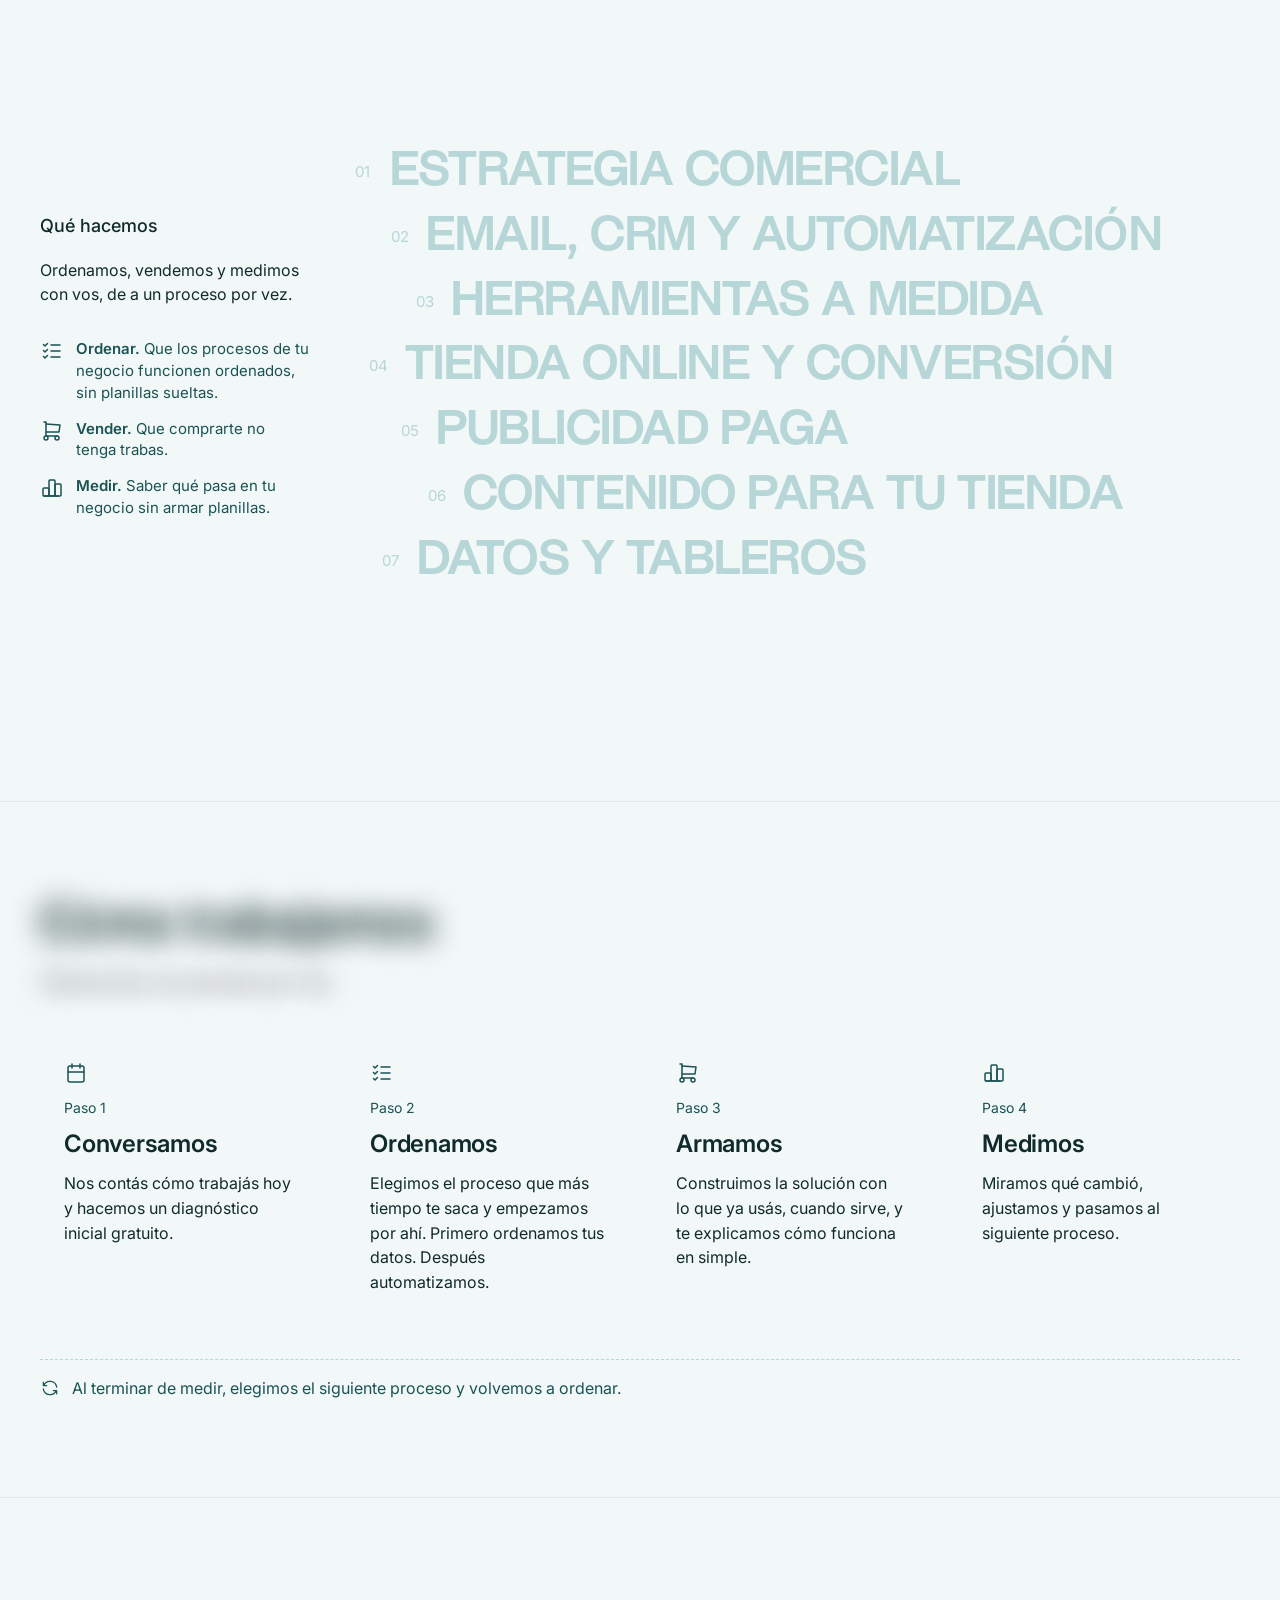
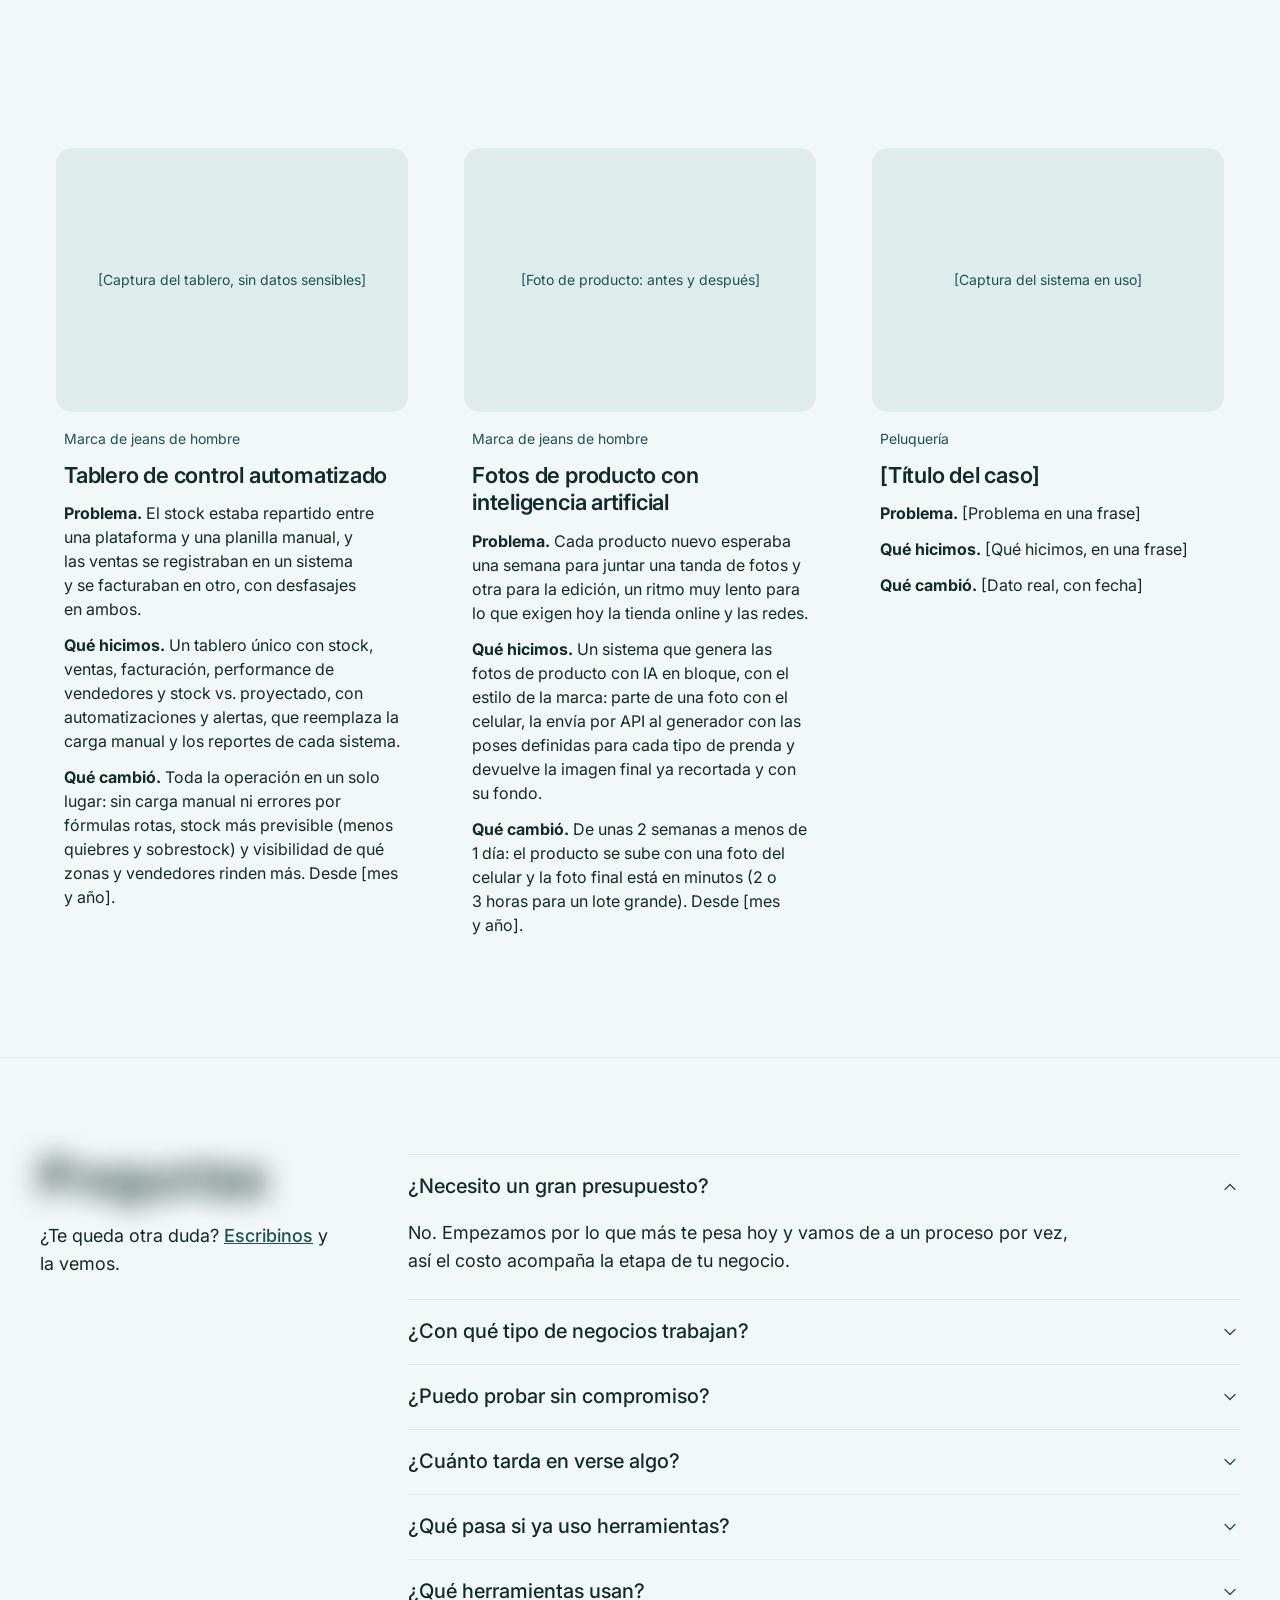
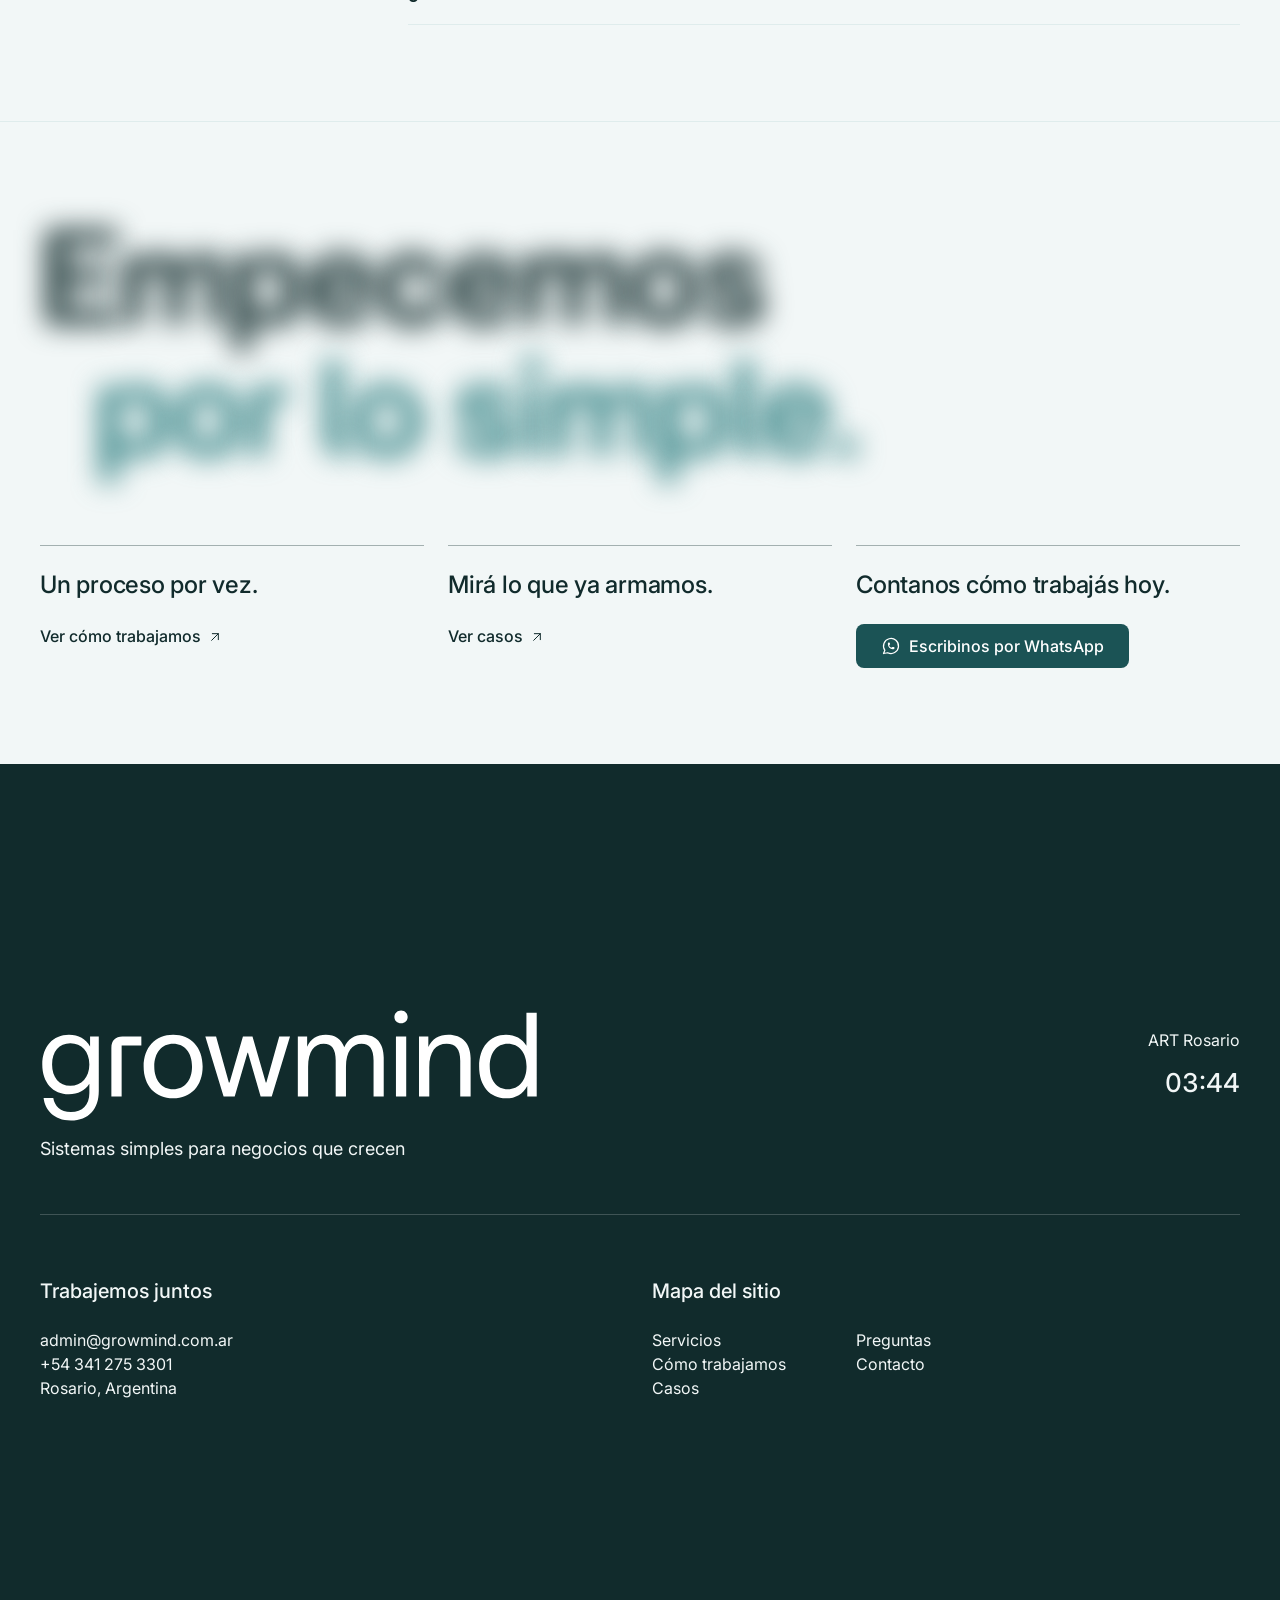
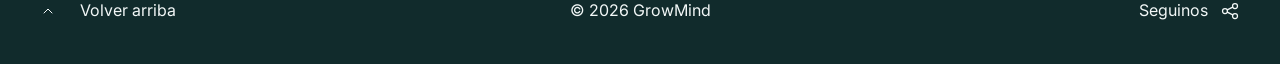
==== commit df2638a9: "Trabajo: caso 2 (Fotos de producto con inteligencia artificial) con el texto real Co-Authored-By: Cl" ====
--- a/index.html
+++ b/index.html
@@ -262,9 +262,9 @@
         <div class="case-body">
           <span class="case-client">Marca de jeans de hombre</span>
           <h3>Fotos de producto con inteligencia artificial</h3>
-          <p><strong>Problema.</strong> [Problema en una frase]</p>
-          <p><strong>Qué hicimos.</strong> Fotos de producto hechas con inteligencia artificial, con el estilo de la marca.</p>
-          <p><strong>Qué cambió.</strong> [Dato real, con fecha]</p>
+          <p><strong>Problema.</strong> Cada producto nuevo esperaba una semana para juntar una tanda de fotos y otra para la edición, un ritmo muy lento para lo que exigen hoy la tienda online y las redes.</p>
+          <p><strong>Qué hicimos.</strong> Un sistema que genera las fotos de producto con IA en bloque, con el estilo de la marca: parte de una foto con el celular, la envía por API al generador con las poses definidas para cada tipo de prenda y devuelve la imagen final ya recortada y con su fondo.</p>
+          <p><strong>Qué cambió.</strong> De unas 2 semanas a menos de 1 día: el producto se sube con una foto del celular y la foto final está en minutos (2 o 3 horas para un lote grande). Desde [mes y año].</p>
         </div>
       </article>
       <article class="card case">
